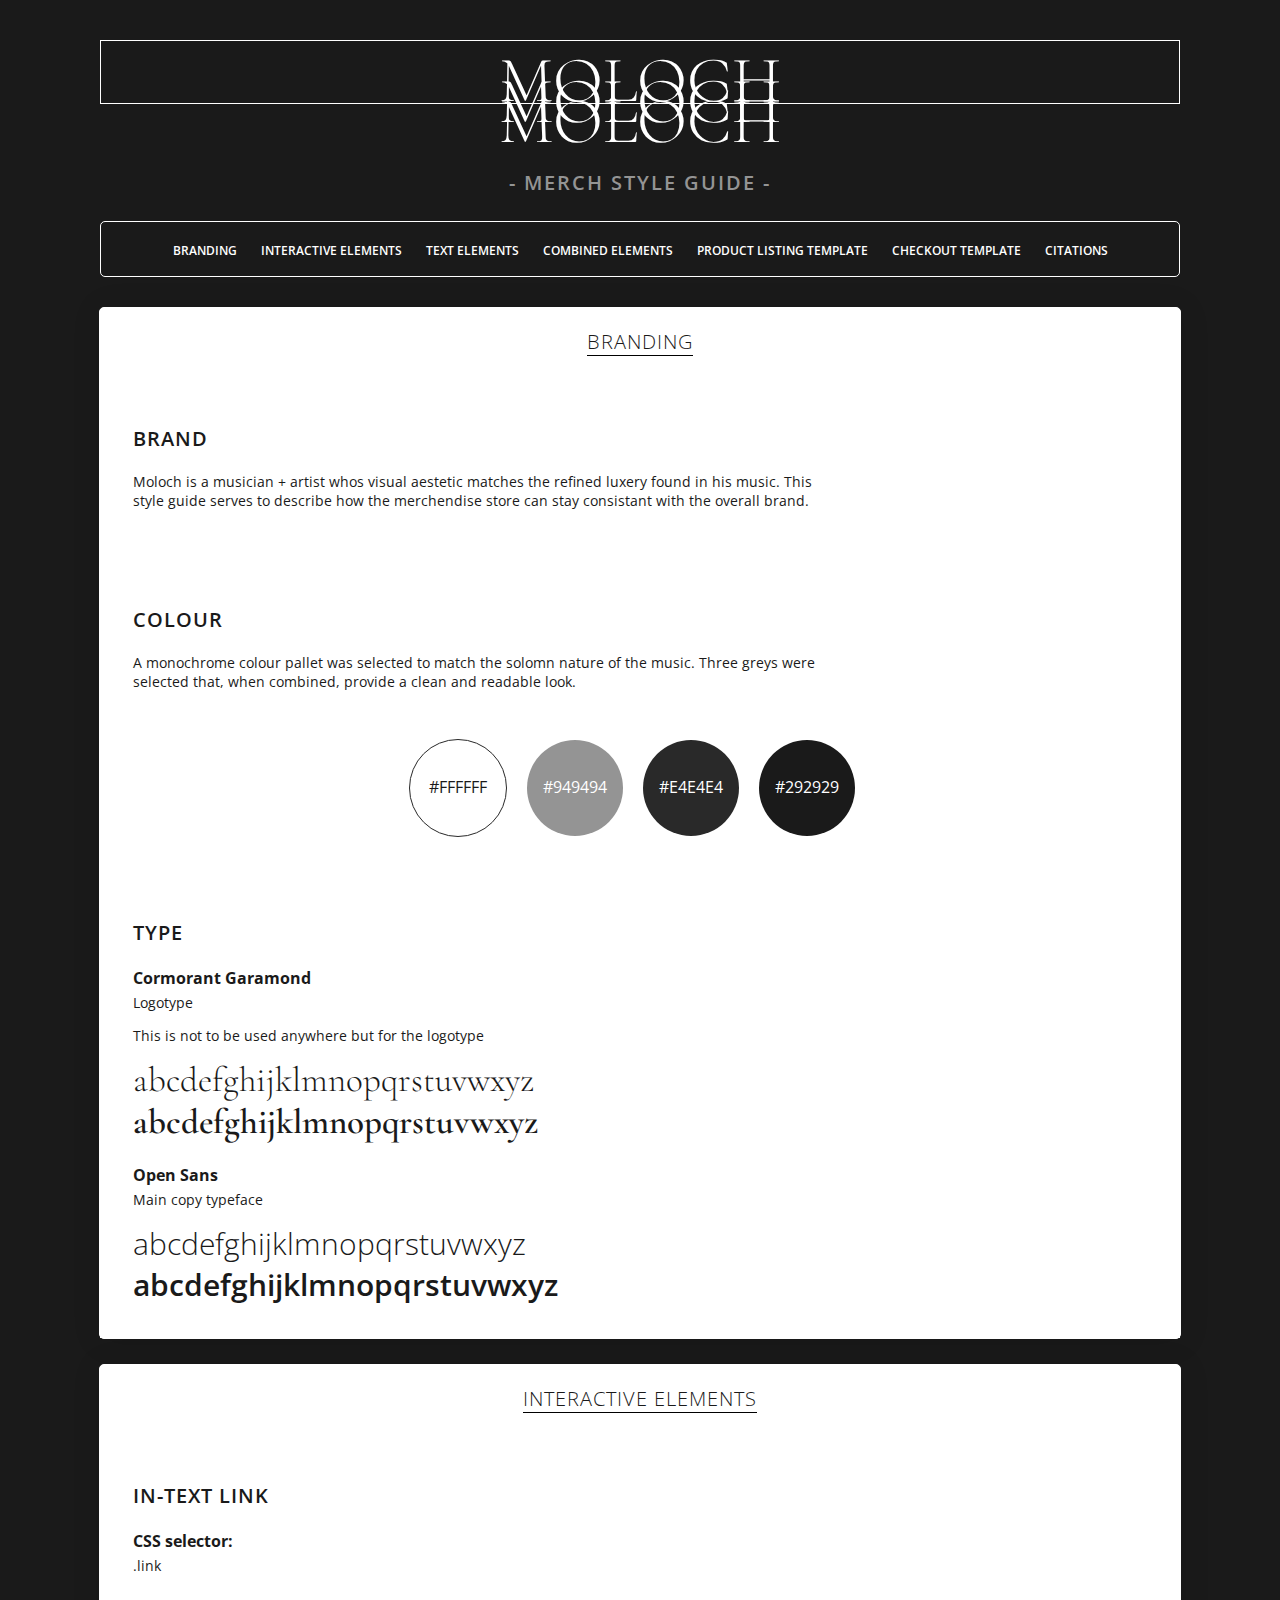
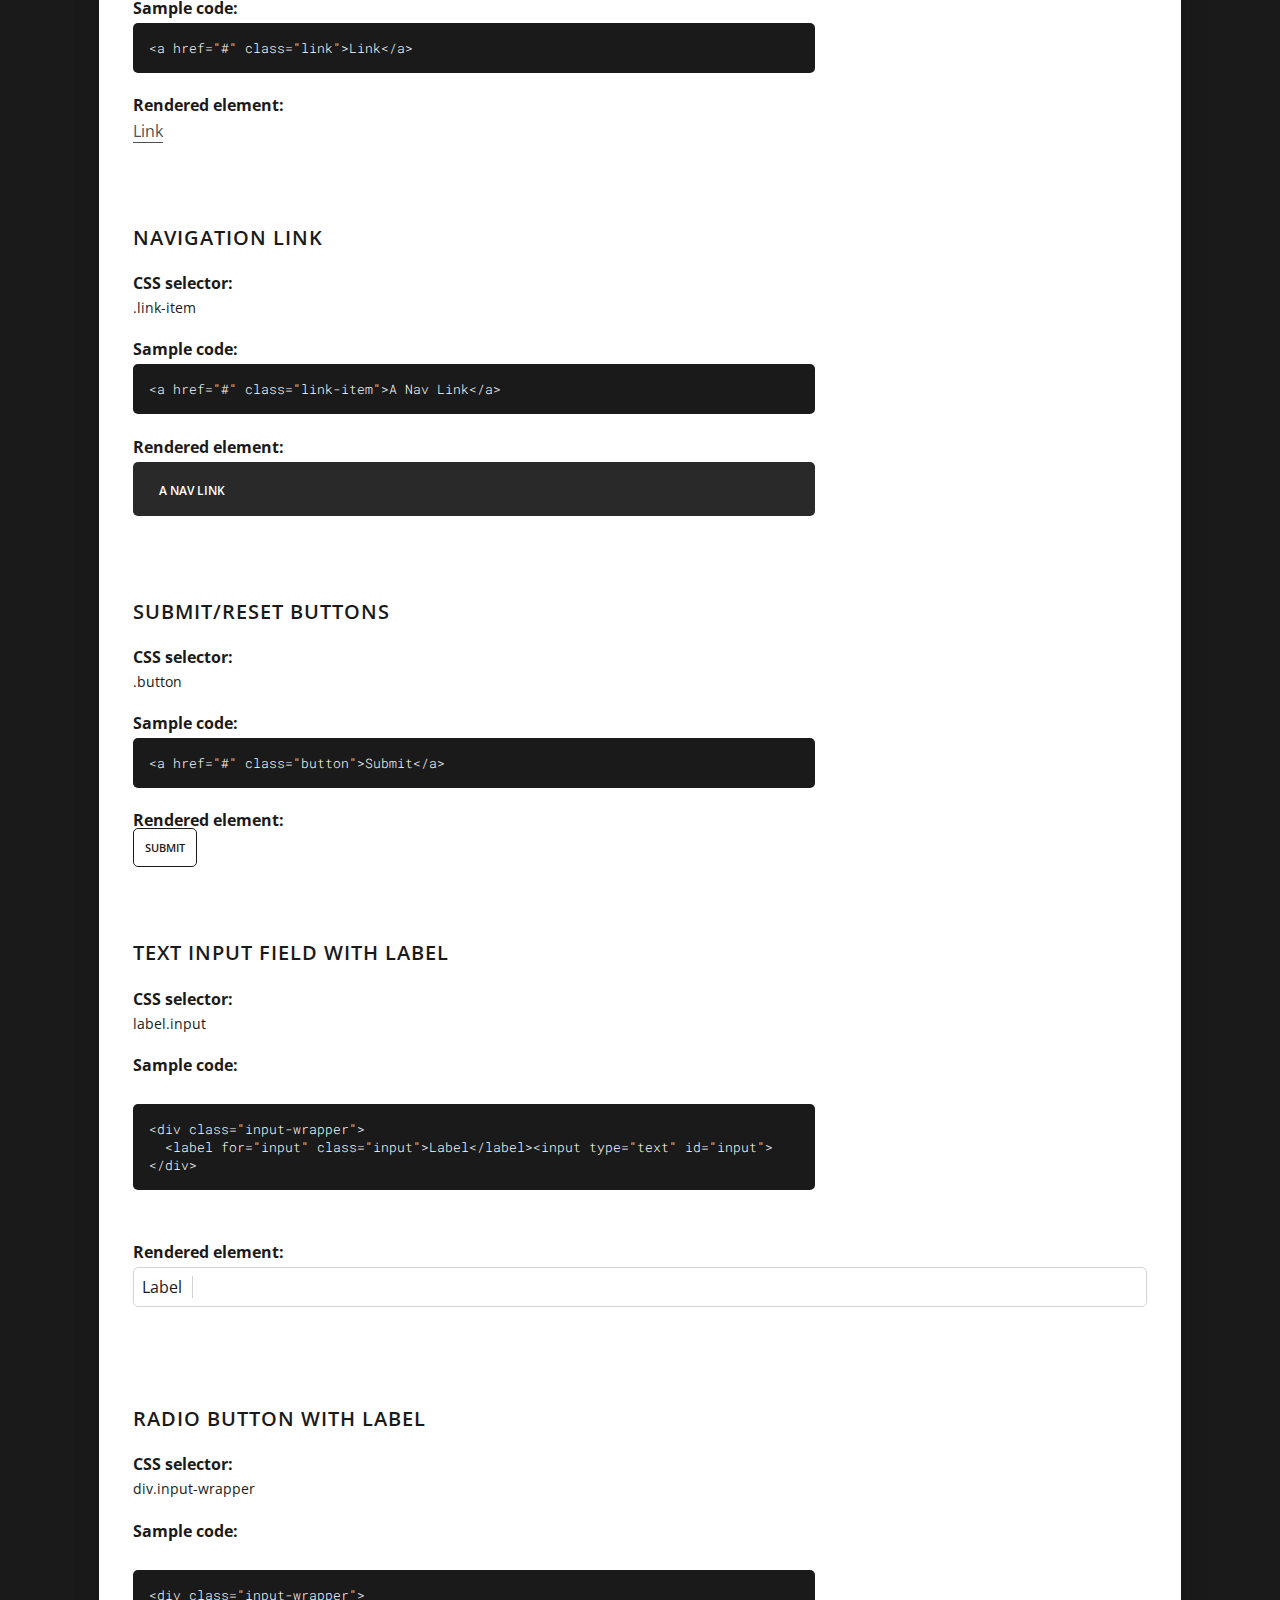
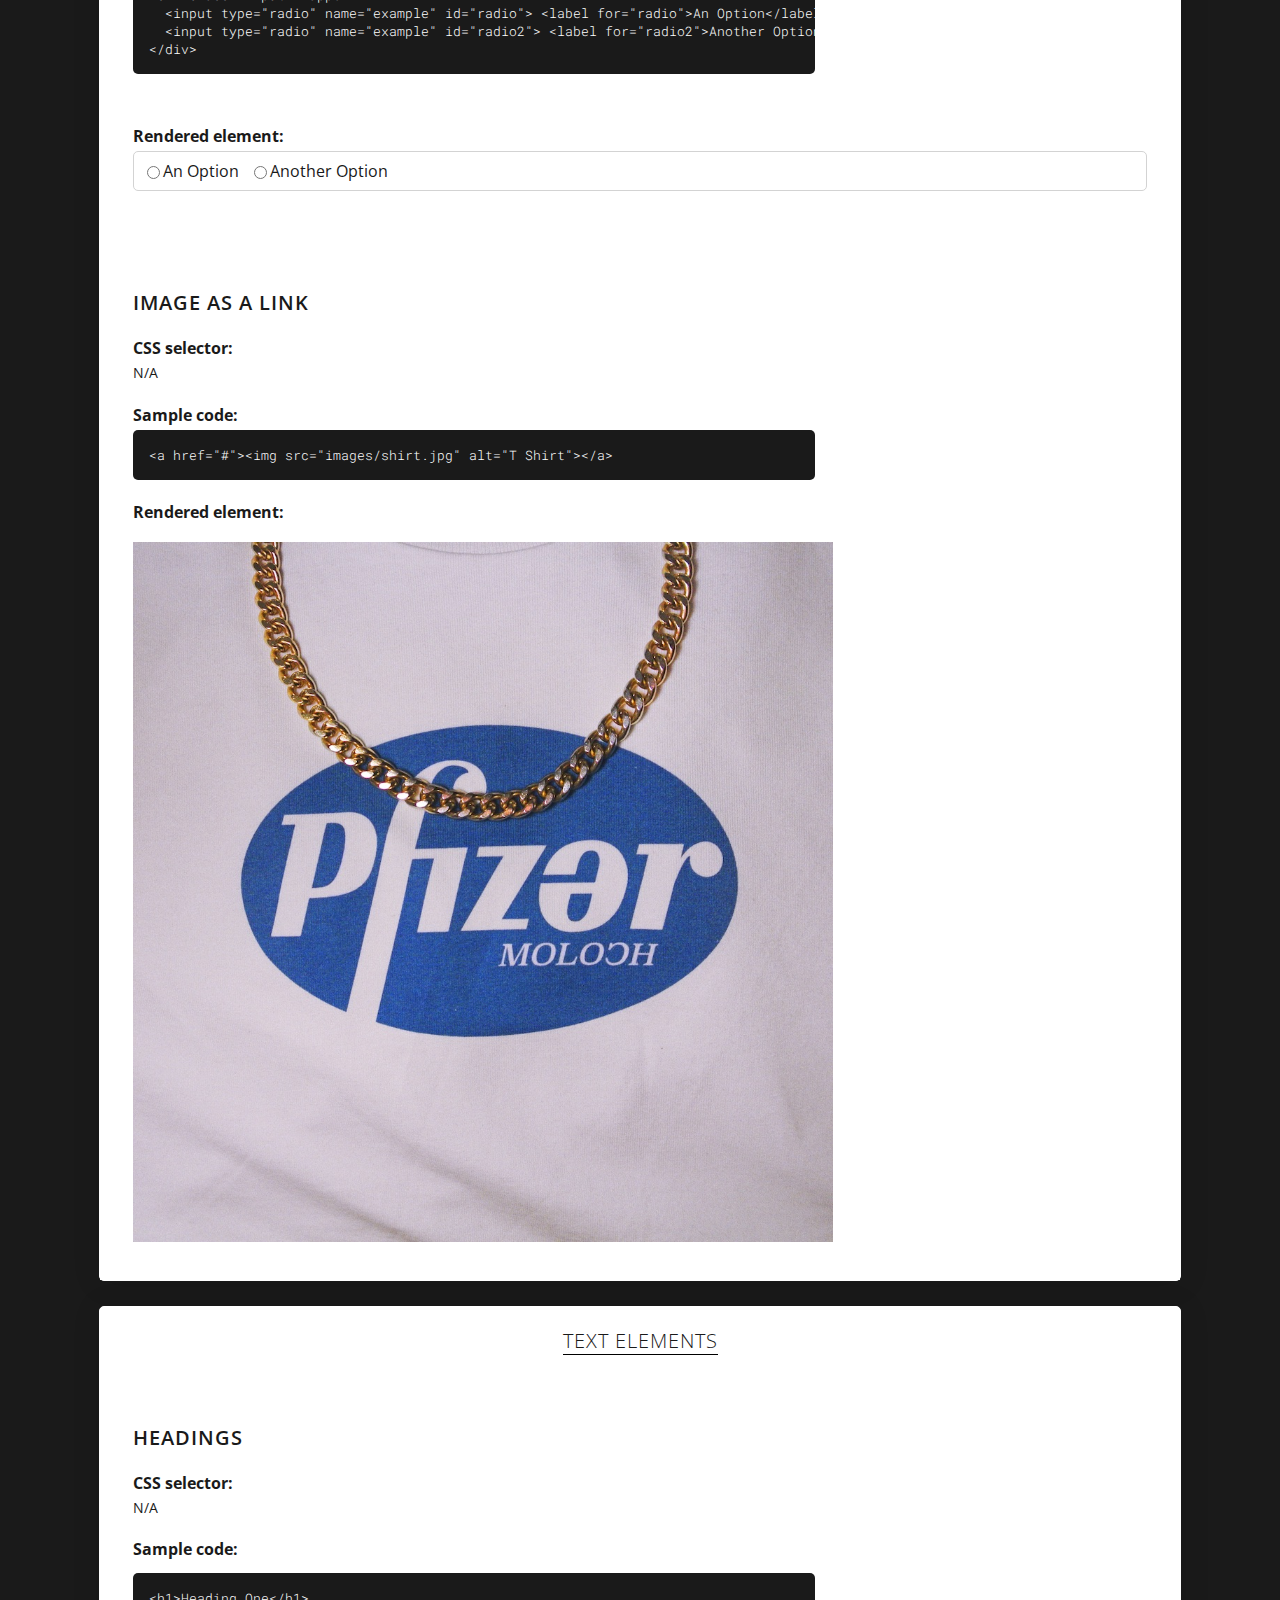
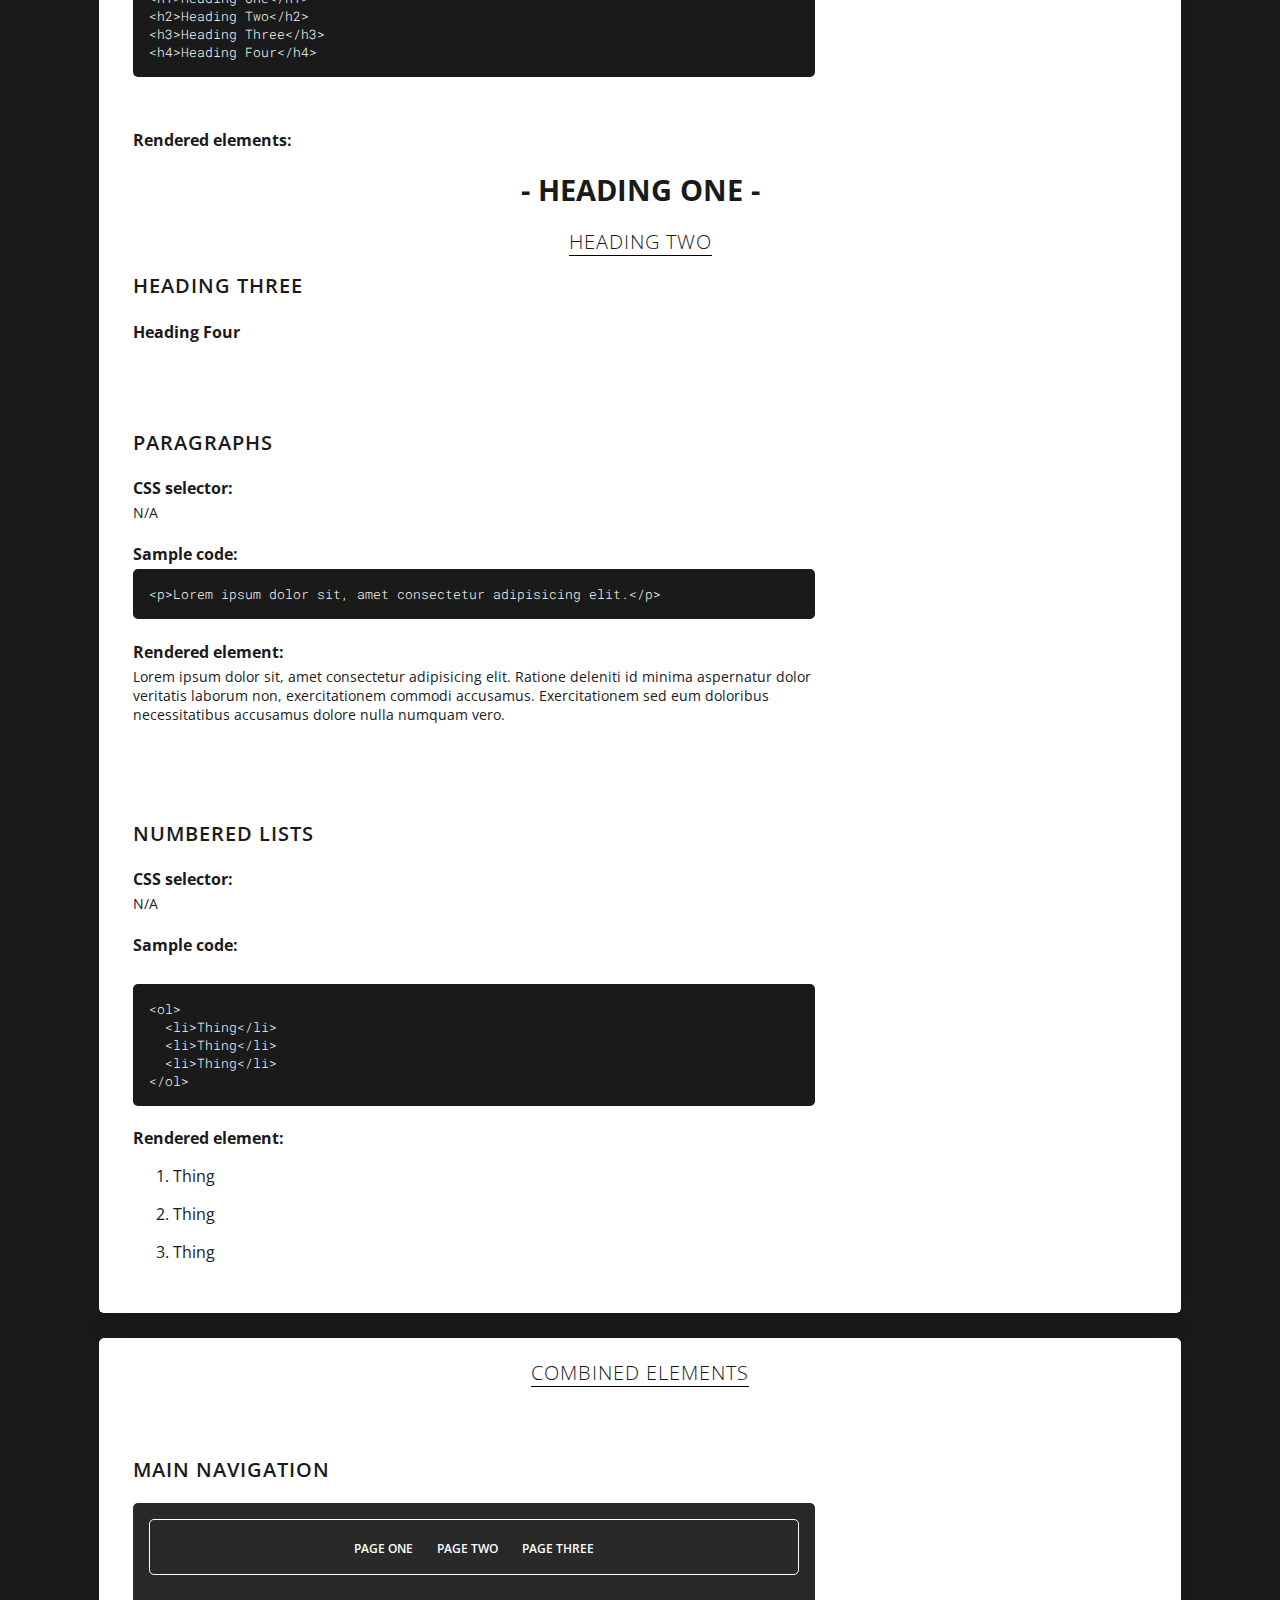
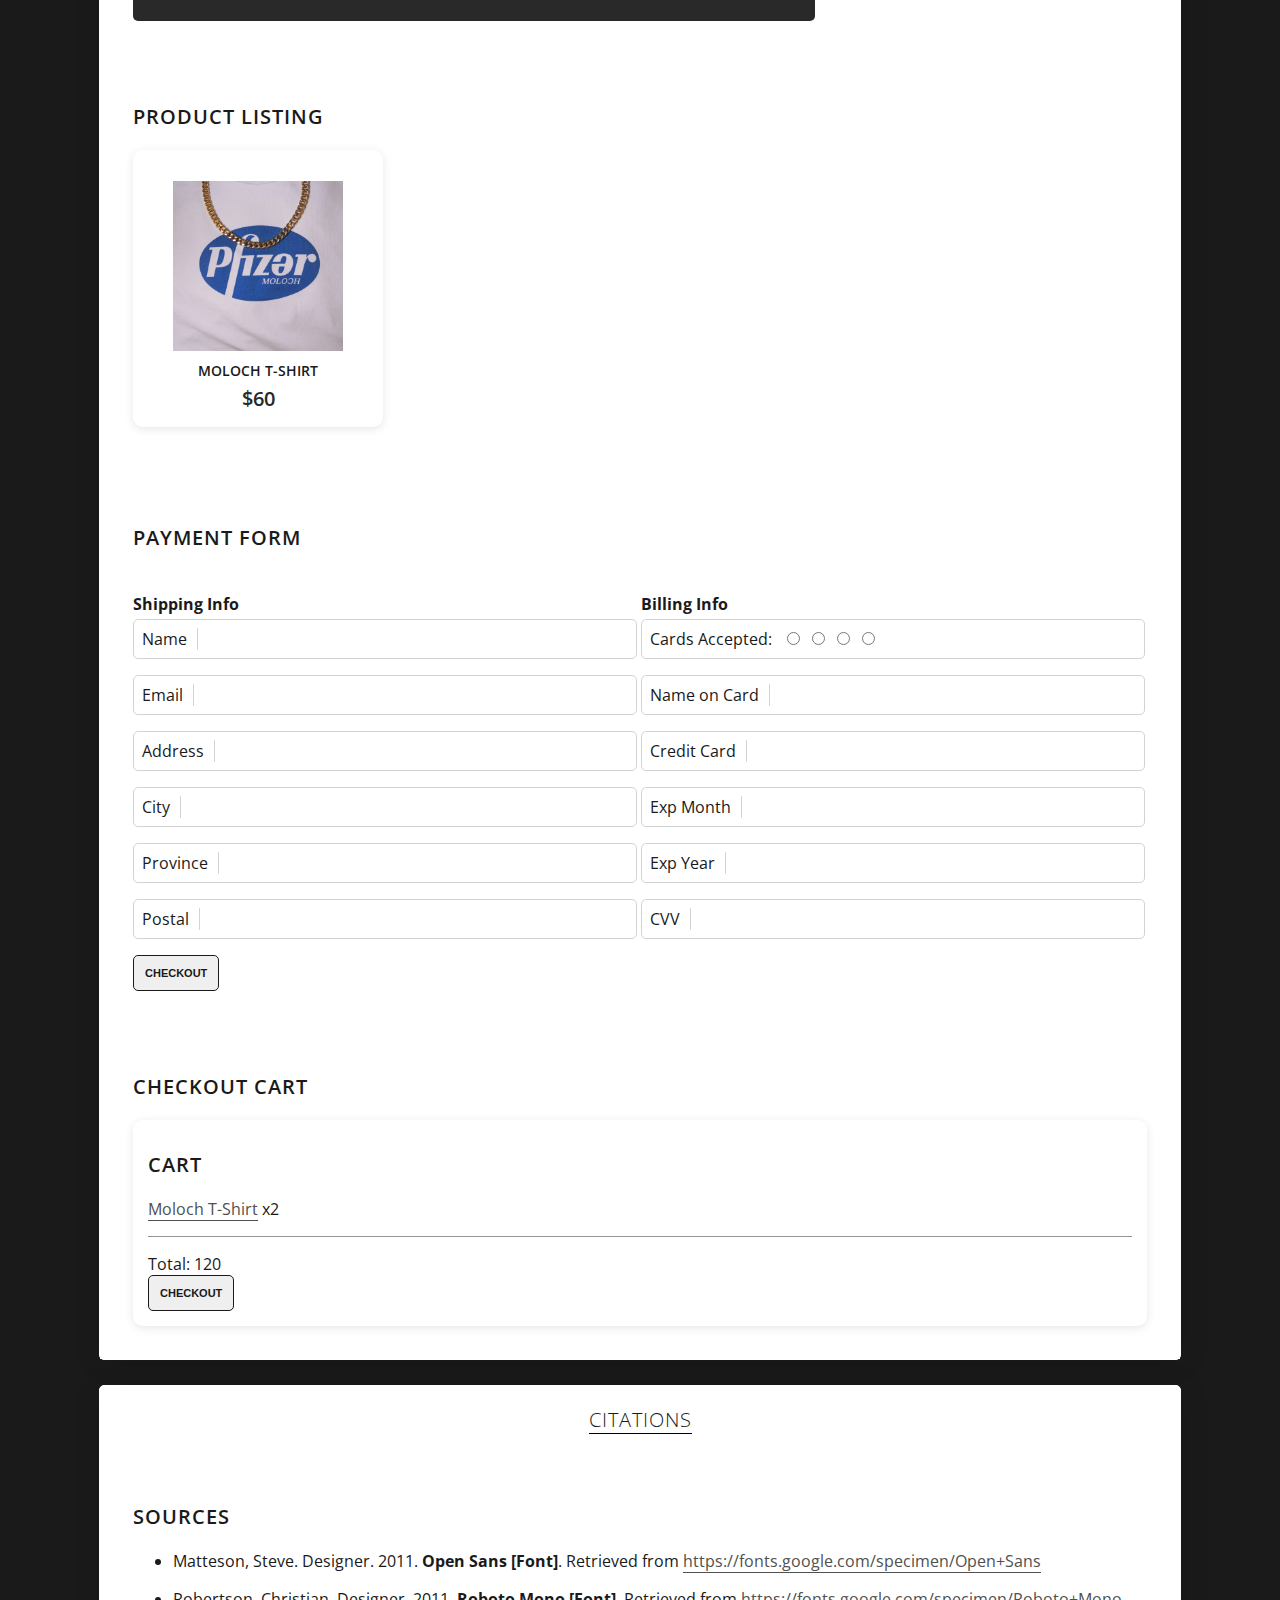
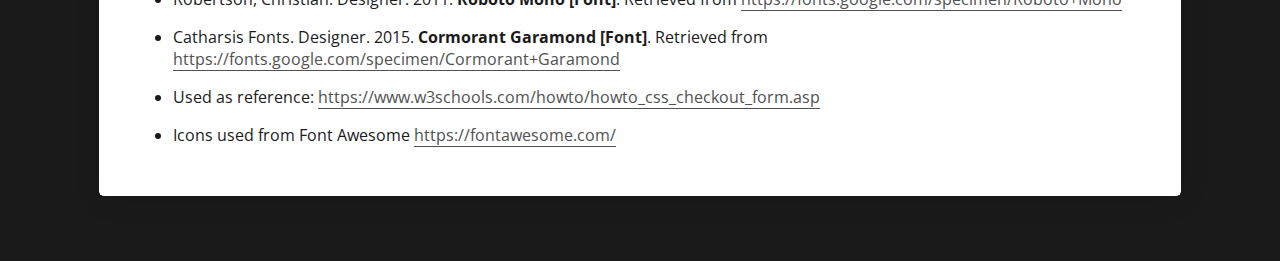
==== index.html @ e31053ee "Initial Commit" ====
<!DOCTYPE html>
<html lang="en">

<head>

  <meta charset="utf-8">
  <title>Moloch Merch</title>

  <link href="https://fonts.googleapis.com/css?family=Cormorant+Garamond:300,400" rel="stylesheet">
  <link href="https://fonts.googleapis.com/css?family=Open+Sans:300,400,600|Roboto+Mono:300" rel="stylesheet">
  <link rel="stylesheet" href="https://use.fontawesome.com/releases/v5.6.3/css/all.css" integrity="sha384-UHRtZLI+pbxtHCWp1t77Bi1L4ZtiqrqD80Kn4Z8NTSRyMA2Fd33n5dQ8lWUE00s/"
    crossorigin="anonymous">
  <link href="css/layout.css" rel="stylesheet">
  <link href="css/main.css" rel="stylesheet">

</head>

<body>

  <header>
    <div class="container">
      <div class="logo-container">
        <div>Moloch</div>
        <div>Moloch</div>
        <div>Moloch</div>
      </div>

      <h1 class="title">Merch Style Guide</h1>

      <!--  <p>Style guide for the Moloch Merch Shop</p> -->

      <nav>
        <a class="link-item" href="#branding">Branding</a>
        <a class="link-item" href="#interactive_elements">Interactive Elements</a>
        <a class="link-item" href="#text_elements">Text Elements</a>
        <a class="link-item" href="#combined_elements">Combined Elements</a>
        <a class="link-item" href="#product_listing">Product Listing Template</a>
        <a class="link-item" href="#checkout">Checkout Template</a>
        <a class="link-item" href="#citations">Citations</a>
      </nav>
    </div>
  </header>

  <section class="container" id="branding">
    <h2>Branding</h2>
    <section>
      <h3>Brand</h3>
      <p>Moloch is a musician + artist whos visual aestetic matches the refined luxery found in his music. This style
        guide serves to describe how the merchendise store can stay consistant with the overall brand.
      </p>
    </section>
    <section>
      <h3>Colour</h3>
      <p>A monochrome colour pallet was selected to match the solomn nature of the music. Three greys were selected
        that, when combined, provide a clean and readable look.</p>
      <div class="colour-wrapper">
        <div class="colour light">#FFFFFF</div>
        <div class="colour medium">#949494</div>
        <div class="colour dark">#E4E4E4</div>
        <div class="colour darker">#292929</div>
      </div>
    </section>
    <section>
      <h3>Type</h3>
      <h4>Cormorant Garamond</h4>
      <p>Logotype</p>
      <p>This is not to be used anywhere but for the logotype</p>
      <div class="type-demo light logo">abcdefghijklmnopqrstuvwxyz</div>
      <div class="type-demo bold logo">abcdefghijklmnopqrstuvwxyz</div>

      <h4>Open Sans</h4>
      <p>Main copy typeface</p>
      <div class="type-demo light">abcdefghijklmnopqrstuvwxyz</div>
      <div class="type-demo bold">abcdefghijklmnopqrstuvwxyz</div>
    </section>

  </section>

  <!-- INTERACTIVE ELEMENTS SECTION // -->
  <section class="container" id="interactive_elements">
    <h2>Interactive Elements</h2>


    <section>
      <h3>In-text link</h3>

      <h4>CSS selector:</h4>
      <p>.link</p>

      <h4>Sample code:</h4>
      <code>&lt;a href="#" class="link"&gt;Link&lt;/a&gt;</code>

      <h4>Rendered element:</h4>
      <a class="link" href="#">Link</a>
    </section>


    <!-- Default Button styling section -->
    <section>

      <h3>Navigation Link</h3>

      <h4>CSS selector:</h4>
      <p>.link-item</p>

      <h4>Sample code:</h4>
      <code>&lt;a href="#" class="link-item"&gt;A Nav Link&lt;/a&gt;</code>

      <h4>Rendered element:</h4>
      <div class="body-style">
        <a class="link-item" href="#">A Nav Link</a>
      </div>

    </section>


    <section>
      <h3>Submit/Reset Buttons</h3>

      <h4>CSS selector:</h4>
      <p>.button</p>

      <h4>Sample code:</h4>
      <code>&lt;a href="#" class="button"&gt;Submit&lt;/a&gt;</code>

      <h4>Rendered element:</h4>
      <a href="#" class="button">Submit</a>
    </section>


    <section>
      <h3>Text Input Field with Label</h3>

      <h4>CSS selector:</h4>
      <p>label.input</p>

      <h4>Sample code:</h4>
      <pre>
        <code>&lt;div class=&quot;input-wrapper&quot;&gt;
  &lt;label for=&quot;input&quot; class=&quot;input&quot;&gt;Label&lt;/label&gt;&lt;input type=&quot;text&quot; id=&quot;input&quot;&gt;
&lt;/div&gt;</code>
      </pre>
      <h4>Rendered element:</h4>
      <div class="input-wrapper">
        <label for="input" class="input">Label</label><input type="text" id="input">
      </div>

    </section>


    <section>
      <h3>Radio Button with Label</h3>

      <h4>CSS selector:</h4>
      <p>div.input-wrapper</p>

      <h4>Sample code:</h4>
      <pre>
        <code>&lt;div class=&quot;input-wrapper&quot;&gt;
  &lt;input type=&quot;radio&quot; name=&quot;example&quot; id=&quot;radio&quot;&gt; &lt;label for=&quot;radio&quot;&gt;An Option&lt;/label&gt;
  &lt;input type=&quot;radio&quot; name=&quot;example&quot; id=&quot;radio2&quot;&gt; &lt;label for=&quot;radio2&quot;&gt;Another Option&lt;/label&gt;
&lt;/div&gt;</code>
      </pre>

      <h4>Rendered element:</h4>
      <div class="input-wrapper">
        <input type="radio" name="example" id="radio"> <label for="radio">An Option</label>
        <input type="radio" name="example" id="radio2"> <label for="radio2">Another Option</label>
      </div>
    </section>


    <section>
      <h3>Image as a Link</h3>

      <h4>CSS selector:</h4>
      <p>N/A</p>

      <h4>Sample code:</h4>
      <code>&lt;a href=&quot;#&quot;&gt;&lt;img src=&quot;images/shirt.jpg&quot; alt=&quot;T Shirt&quot;&gt;&lt;/a&gt;</code>

      <h4>Rendered element:</h4>
      <a href="#"><img src="images/shirt.jpg" alt="T Shirt"></a>
    </section>


  </section>
  <!-- // INTERACTIVE ELEMENTS SECTION -->



  <!-- TEXT ELEMENTS SECTION // -->
  <section class="container" id="text_elements">
    <h2>Text Elements</h2>

    <section>
      <h3>Headings</h3>

      <h4>CSS selector:</h4>
      <p>N/A</p>

      <h4>Sample code:</h4>
      <pre>
<code>&lt;h1&gt;Heading One&lt;/h1&gt;
&lt;h2&gt;Heading Two&lt;/h2&gt;
&lt;h3&gt;Heading Three&lt;/h3&gt;
&lt;h4&gt;Heading Four&lt;/h4&gt;</code>
        </pre>

      <h4>Rendered elements:</h4>

      <h1>Heading One</h1>
      <h2>Heading Two</h2>
      <h3>Heading Three</h3>
      <h4>Heading Four</h4>
    </section>

    <section>
      <h3>Paragraphs</h3>

      <h4>CSS selector:</h4>
      <p>N/A</p>

      <h4>Sample code:</h4>
      <code>&lt;p&gt;Lorem ipsum dolor sit, amet consectetur adipisicing elit.&lt;/p&gt;</code>

      <h4>Rendered element:</h4>
      <p>Lorem ipsum dolor sit, amet consectetur adipisicing elit. Ratione deleniti id minima aspernatur dolor
        veritatis laborum non, exercitationem commodi accusamus. Exercitationem sed eum doloribus necessitatibus
        accusamus dolore nulla numquam vero.</p>
    </section>

    <section>
      <h3>Numbered Lists</h3>

      <h4>CSS selector:</h4>
      <p>N/A</p>

      <h4>Sample code:</h4>
      <pre> <code>&lt;ol&gt;
  &lt;li&gt;Thing&lt;/li&gt;
  &lt;li&gt;Thing&lt;/li&gt;
  &lt;li&gt;Thing&lt;/li&gt;
&lt;/ol&gt;</code></pre>

      <h4>Rendered element:</h4>
      <ol>
        <li>Thing</li>
        <li>Thing</li>
        <li>Thing</li>
      </ol>
    </section>

  </section>
  <!-- // TEXT ELEMENTS SECTION -->



  <!-- COMBINED ELEMENTS SECTION // -->
  <section class="container" id="combined_elements">
    <h2>Combined Elements</h2>

    <section>
      <h3>Main Navigation</h3>
      <div class="body-style">
        <nav>
          <a class="link-item" href="#">Page One</a>
          <a class="link-item" href="#">Page Two</a>
          <a class="link-item" href="#">Page Three</a>
        </nav>
      </div>
    </section>

    <section id="product_listing">
      <h3>Product Listing</h3>
      <div class="product">
        <figure>
          <img src="images/shirt.jpg" alt="">
          <figcaption>Moloch T-Shirt</figcaption>
        </figure>
        <div class="price">$60</div>
        <div class="buy"></div>
      </div>
    </section>

    <section id="checkout">
      <h3>Payment Form</h3>
      <form action="#">
        <div class="col-6">
          <h4>Shipping Info</h4>
          <div class="input-wrapper">
            <label for="name">Name</label><input type="text" id="name">
          </div>
          <div class="input-wrapper">
            <label for="email">Email</label><input type="text" id="email">
          </div>
          <div class="input-wrapper">
            <label for="address">Address</label><input type="text" id="address">
          </div>
          <div class="input-wrapper">
            <label for="city">City</label><input type="text" id="city">
          </div>
          <div class="input-wrapper">
            <label for="province">Province</label><input type="text" id="province">
          </div>
          <div class="input-wrapper">
            <label for="postal">Postal</label><input type="text" id="postal">
          </div>
        </div>
        <div class="col-6">
          <h4>Billing Info</h4>
          <div class="input-wrapper">
            <label>Cards Accepted: </label>
            <div class="cards">
              <i class="fab fa-cc-visa"></i><input type="radio" name="cardtype" id="visa">
              <i class="fab fa-cc-amex"></i><input type="radio" name="cardtype" id="amex">
              <i class="fab fa-cc-mastercard"></i><input type="radio" name="cardtype" id="mastercard">
              <i class="fab fa-cc-discover"></i><input type="radio" name="cardtype" id="discover">
            </div>
          </div>
          <div class="input-wrapper">
            <label for="cname">Name on Card</label><input type="text" id="cname">
          </div>
          <div class="input-wrapper">
            <label for="cc">Credit Card</label><input type="text" id="cc">
          </div>
          <div class="input-wrapper">
            <label for="emonth">Exp Month</label><input type="text" id="emonth">
          </div>
          <div class="input-wrapper">
            <label for="emonth">Exp Year</label><input type="text" id="eyear">
          </div>
          <div class="input-wrapper">
            <label for="cvv">CVV</label><input type="text" id="cvv">
          </div>
        </div>
        <button>Checkout</button>
      </form>
    </section>

    <section>
      <h3>Checkout Cart</h3>

      <div class="checkout-cart">
        <h3><i class="fa fa-shopping-cart"></i> Cart</h3>
        <div class="items">
          <i class="fas fa-tshirt"></i>
          <a class="link" href="#">Moloch T-Shirt</a>
          <div class="info"> x2</div>
        </div>
        <div>Total: 120</div>
        <button>Checkout</button>
      </div>
    </section>

  </section>

  <section class="container" id="citations">
    <h2>Citations</h2>
    <section>
      <h3>Sources</h3>
      <ul>
        <li>Matteson, Steve. Designer. 2011. <strong>Open Sans [Font]</strong>. Retrieved from <a class="link" href="https://fonts.google.com/specimen/Open+Sans">https://fonts.google.com/specimen/Open+Sans</a></li>
        <li>Robertson, Christian. Designer. 2011. <strong>Roboto Mono [Font]</strong>. Retrieved from <a class="link"
            href="https://fonts.google.com/specimen/Roboto+Mono">https://fonts.google.com/specimen/Roboto+Mono</a></li>
        <li>Catharsis Fonts. Designer. 2015. <strong>Cormorant Garamond [Font]</strong>. Retrieved from <a class="link"
            href="https://fonts.google.com/specimen/Cormorant+Garamond">https://fonts.google.com/specimen/Cormorant+Garamond</a></li>
        <li>Used as reference: <a class="link" href="https://www.w3schools.com/howto/howto_css_checkout_form.asp">https://www.w3schools.com/howto/howto_css_checkout_form.asp</a></li>
        <li>Icons used from Font Awesome <a href="https://fontawesome.com/" class="link">https://fontawesome.com/</a></li>
      </ul>
    </section>

  </section>

</body>

</html>
---- css/layout.css ----
/*
  LAYOUT STYLES 
  General layout styles 
*/

/* 
    Phone: 500px
    Table: 800px
    Desktop: 1000px
*/


.container {
    max-width: 100%;
    margin-left: auto;
    margin-right: auto;
}

.col-6 {
    width: 100%;
    display: inline-block;
}

@media only screen and (min-width: 500px) {
    .container {
        max-width: 500px;
    }
}

@media only screen and (min-width: 800px) {
    .container {
        max-width: 700px;
    }

}

@media only screen and (min-width: 1200px) {
    .container {
        max-width: 1080px;
    }
    .col-6 {
        width: 49.7%;
    }
}
---- css/main.css ----
/*
  STYLE GUIDE STYLING 
  Moloch Merch styling for the style guide 
*/

/* CSS Variables */
:root {
    --colour-light: #ffffff;
    --colour-medium: #949494;
    --colour-dark: #292929;
    --colour-darker: #1a1a1a;
}

/* Base Styles */
body {
    font-family: 'Open Sans', sans-serif;
    padding: 2rem;
    background-color: var(--colour-darker);
    color: var(--colour-darker);
}

.body-style {
    border-radius: 5px;
    max-width: 650px;
    background-color: var(--colour-dark);
    color: var(--colour-darker);
    padding: 1em;
}

section {
    margin-bottom: 25px;
    background-color: var(--colour-light);
    border: solid 1px var(--colour-light);
    border-radius: 5px;
}

body > section {
    box-shadow: 1px 2px 30px 0px rgba(0, 0, 0, 0.1);
}

body > section > h2 {
    color: var(--colour-darker);
    font-size: 20px;
    font-weight: 300;
    text-transform: uppercase;
    letter-spacing: 1px;
    text-align: center;
    display: block;
    border-bottom: solid 1px black;
    width: fit-content;
    margin: 1em auto;
}

section section {
    margin-bottom: 0px;
    background-color: var(--colour-light);
    border-radius: 0px;
    padding: 2em;
}

h1 {
    font-size: 24px;
    text-transform: uppercase;
    text-align: center;
}

h1::before {
    content: "- ";
}

h1::after {
    content: " -";
}

h2 {
    font-size: 20px;
    font-weight: 300;
    text-transform: uppercase;
    letter-spacing: 1px;
    border-bottom: solid 1px black;
    width: max-content;
    margin: 0 auto;
    text-align: center;
}

h3 {
    font-weight: 600;
    text-transform: uppercase;
    font-size: 20px;
    margin-top: 1rem;
    letter-spacing: 1px;
}

h4 {
    margin-bottom: 0.25rem;
}

p {
    margin-top: 0;
    max-width: 50em;
    font-size: 12px;
}

li {
    margin-bottom: 1em;
}

@media only screen and (min-width: 500px) {
    h1 {
        font-size: 29px;
    }

    h2 {
        /* margin-top: 6rem; */
    }

    h3 {
        font-weight: 600;
        text-transform: uppercase;
        font-size: 20px;
        margin-top: 1rem;
        letter-spacing: 1px;
    }

    h4 {
        margin-bottom: 0.25rem;
    }

    p {
        font-size: 14px;
    }
}

code {
    font-family: 'Roboto Mono', monospace;
    font-size: 13px;
    background-color: var(--colour-darker);
    font-weight: 300;
    padding: 1rem;
    display: block;
    border-radius: 5px;
    color: var(--colour-light);
    word-wrap: break-word;
    max-width: 50em;
}

/* 
  INTERACTIVE ELEMENTS -------------------
*/

/* Styling for the navigation button */

nav {
    padding: 1em 0;
    text-align: center;
    border-radius: 5px;
    border: 1px solid var(--colour-light);
    margin-bottom: 30px;
}

a.link-item {
    margin: 0 10px 0px 10px;
    color: var(--colour-light);
    padding: 1em 0;
    font-size: 12px;
    font-weight: 600;
    text-decoration: none;
    text-transform: uppercase;
    transition: all 200ms linear;
    white-space: nowrap;
}

a.link-item:hover, a.link-item:focus {
    border-bottom: 1px var(--colour-light) solid;
    padding-bottom: 0.25em;
}

/* Button */

.button, button {
    font-size: 11px;
    text-transform: uppercase;
    border-radius: 5px;
    text-decoration: none;
    color: var(--colour-darker);
    border: solid 1px var(--colour-darker);
    padding: 1em;
    cursor: pointer;
    font-weight: 600;
}

.button:hover, button:hover {
    background-color: var(--colour-darker);
    color: var(--colour-light);
}

.button:active, .button:focus, button:active, button:focus {
    outline: none;
}

/* 
  TEXT ELEMENTS -------------------
*/

a.link {
    color: #505050;
    text-decoration: none;
    transition: all 200ms ease-in;
    border-bottom: solid 1px #505050;
}

a.link:hover, a.link:focus {
    padding-bottom: 5px;
}

/* 
  COMBINED ELEMENTS -------------------
*/

a img {
    transition: all 300ms;
    margin-top: 15px;
    width: 100%;
    max-width: 700px;
}

a img:hover {
    transform: translateY(-15px);
    box-shadow: 0px 10px 15px 0px rgba(0, 0, 0, 0.2);
}

/* Input Classes */

.input-wrapper {
    border: lightgrey solid 1px;
    border-radius: 5px;
    display: flex;
    padding: 0.5em;
    margin-bottom: 1em;
}

.input-wrapper label {
    display: inline-block;
    flex-grow: 0;
    text-align: center;
    margin-right: 10px;
}

input {
    border: none;
    border-left: lightgrey solid 1px;
    font-size: 15px;
    flex-grow: 1;
    padding-left: 1em;
}

input:focus {
    background: var(--colour-light);
    outline: none;
    text-decoration: underline;
}

input:hover {
    background: var(--colour-light);
}

input[type=radio] {
    flex-grow: 0;
}

.product {
    max-width: 250px;
    padding: 15px 0;
    box-shadow: 0px 2px 10px 0px rgba(0, 0, 0, 0.1);
    border-radius: 10px;
}

.product img {
    width: 100%;
}

.product figcaption {
    text-align: center;
    text-transform: uppercase;
    font-size: 14px;
    font-weight: 600;
    margin-top: 5px;
}

.product figure {
    margin-bottom: 5px;
}

.product .price {
    text-align: center;
    color: var(--colour-dark);
    font-weight: 600;
    font-size: 20px;
}

.checkout-cart {
    box-shadow: 0px 2px 10px 0px rgba(0, 0, 0, 0.1);
    padding: 15px;
    border-radius: 10px;
}

.checkout-cart .items {
  border-bottom: 1px solid var(--colour-medium);
  padding-bottom: 1em;
  margin-bottom: 1em;
}

.checkout-cart h2, .checkout-cart .info {
    display: inline-block;
}

#checkout {
    margin-top: 15px;
}

/* Colors */

.colour-wrapper {
    margin-top: 3em;
    text-align: center;
}

.colour {
    display: inline-block;
    height: 3.75em;
    width: 6em;
    border-radius: 50%;
    margin-right: 1em;
    text-align: center;
    padding-top: 2.25em;
}

.colour.light {
    background-color: var(--colour-light);
    border: 1px solid var(--colour-dark);
}

.colour.medium {
  background-color: var(--colour-medium);
  color: var(--colour-light);
}

.colour.dark {
    background-color: var(--colour-dark);
    color: var(--colour-light);
}

.colour.darker {
    background-color: var(--colour-darker);
    color: var(--colour-light);
}

/* 
  CUSTOM PAGE ELEMENTS -------------------
*/

.cards {
    display: inline-block;
}

.logo-container {
    text-align: center;
    font-size: 40px;
    margin-bottom: 1em;
    color: rgb(255, 255, 255);
    border: var(--colour-light) solid 1px;
}

@media only screen and (min-width: 500px) {
    .logo-container {
        font-size: 65px;
    }
}

.logo-container > div {
    font-family: 'Cormorant Garamond', serif;
    font-weight: 300;
    text-transform: uppercase;
    margin-bottom: -0.9em;
}

.title {
    color: var(--colour-medium);
    text-transform: uppercase;
    font-weight: 600;
    font-size: 15px;
    letter-spacing: 2px;
    text-align: center;
    margin-bottom: 25px;
}

.type-demo {
    font-size: 20px;
    word-wrap: break-word;
}

.type-demo.logo {
    font-family: 'Cormorant Garamond', serif;
    font-size: 25px;
    word-wrap: break-word;
}

.type-demo.light {
    font-weight: 300;
}

.type-demo.bold {
    font-weight: 600;
}

#citations a {
    word-wrap: break-word;
}

/* Credit Card Colours */
.fa-cc-visa {
    color: navy;
}

.fa-cc-amex {
    color: blue;
}

.fa-cc-mastercard {
    color: red;
}

.fa-cc-discover {
    color: orange;
}

@media only screen and (min-width: 500px) {
    .title {
        font-size: 20px;
    }
}

@media only screen and (min-width: 800px) {
    .type-demo {
        font-size: 30px;
    }

    .type-demo.logo {
        font-family: 'Cormorant Garamond', serif;
        font-size: 35px;
    }
}
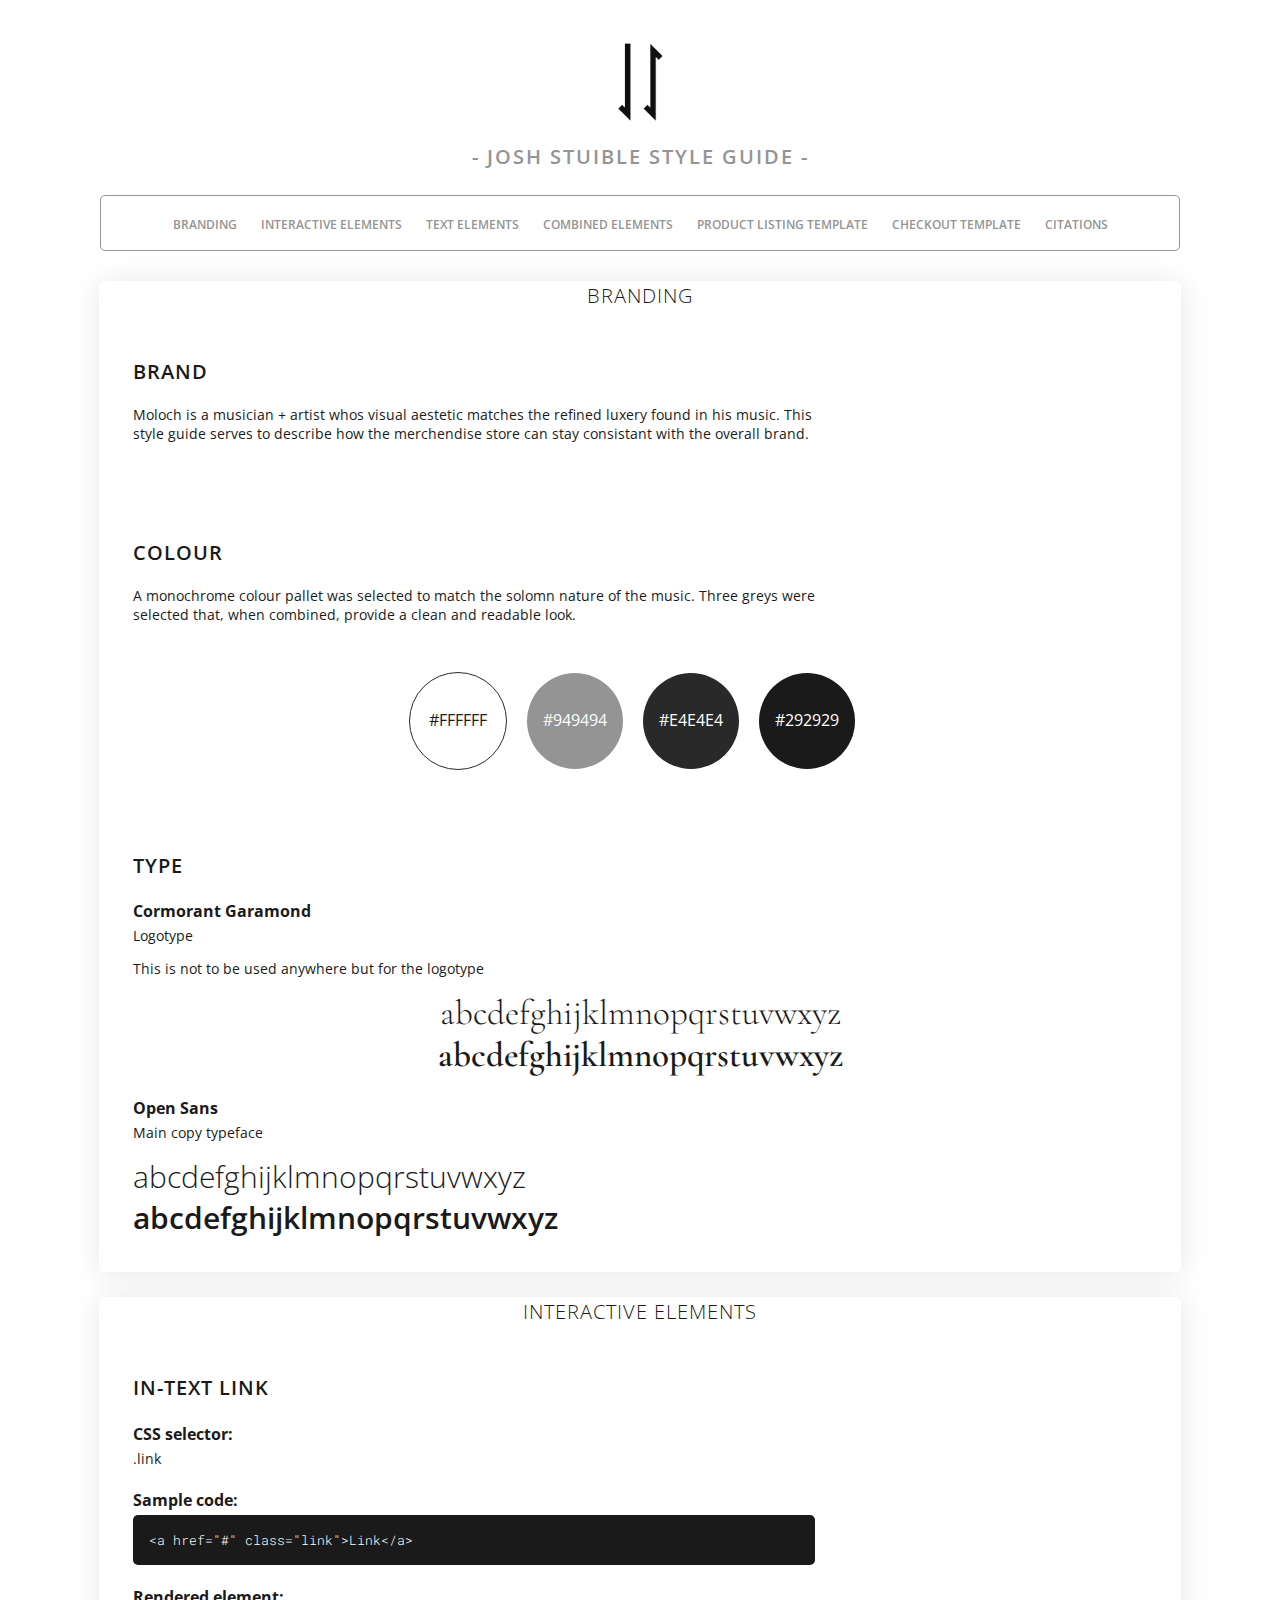
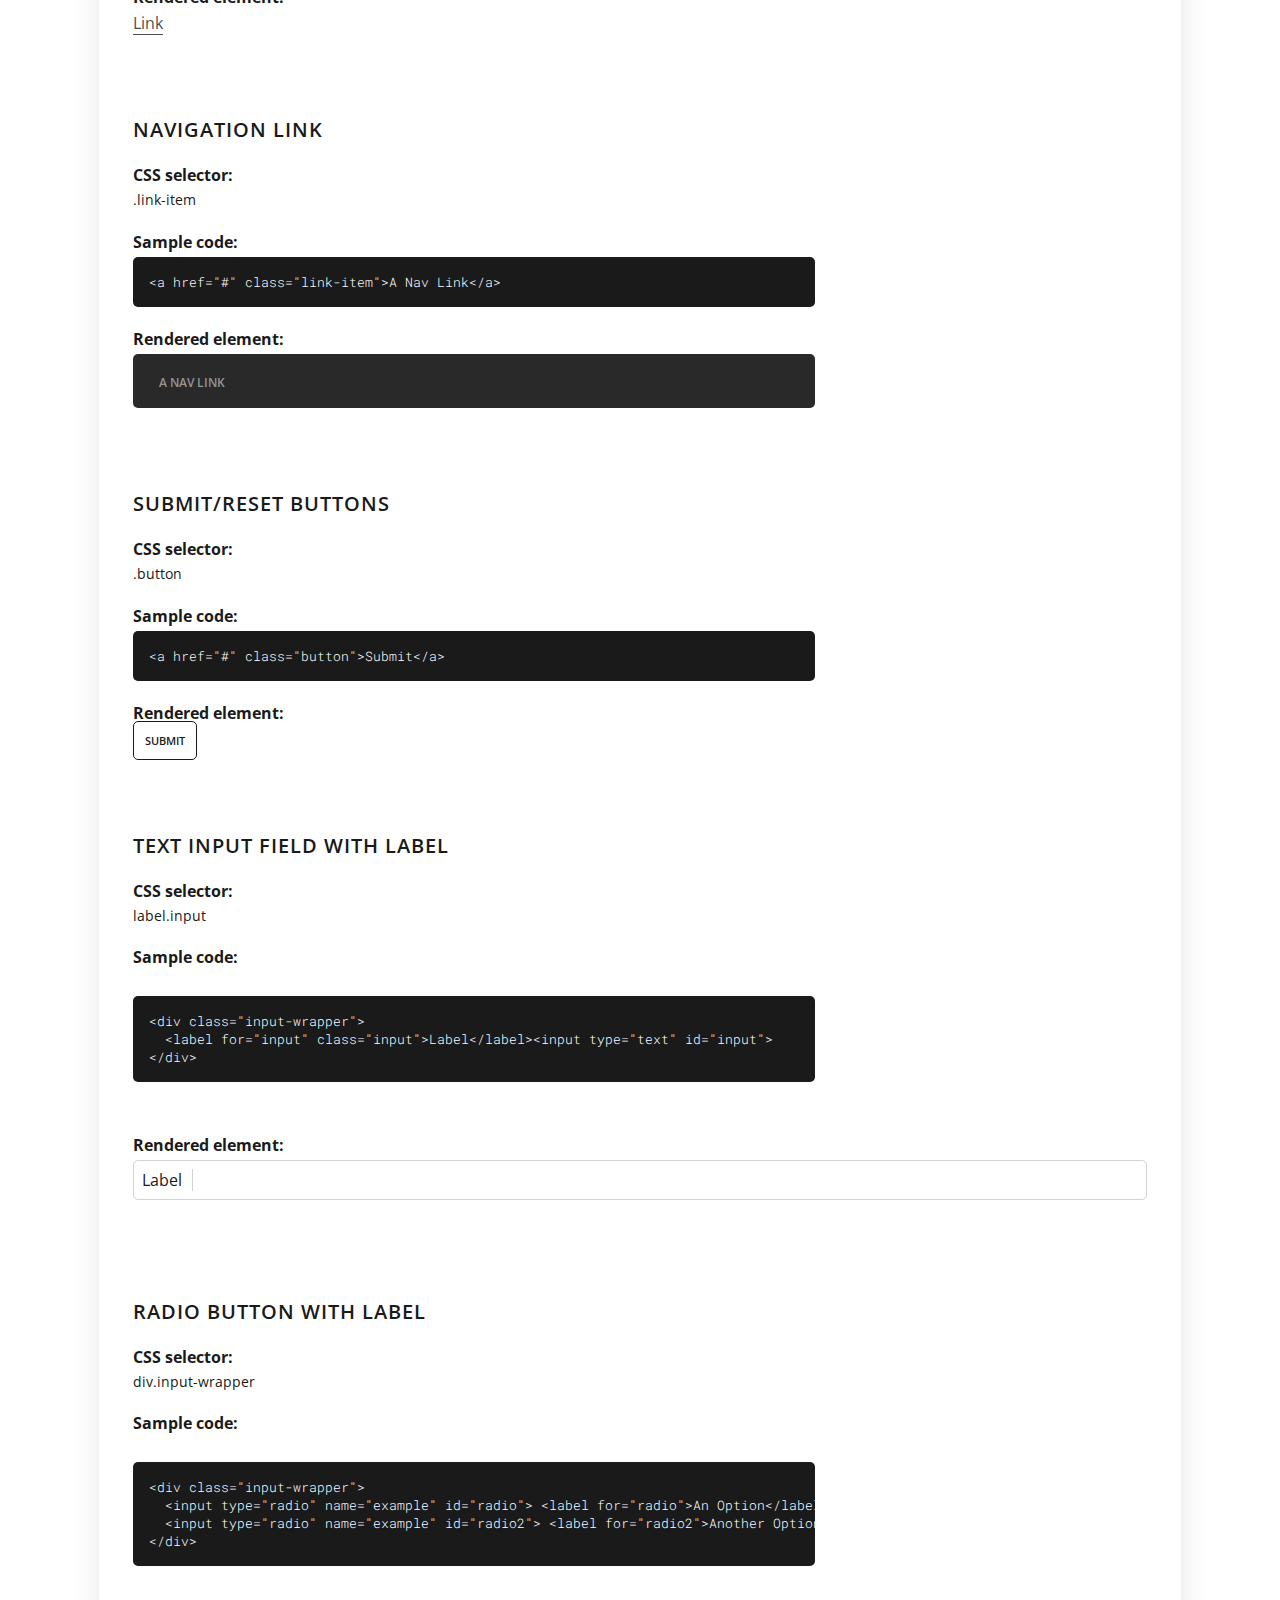
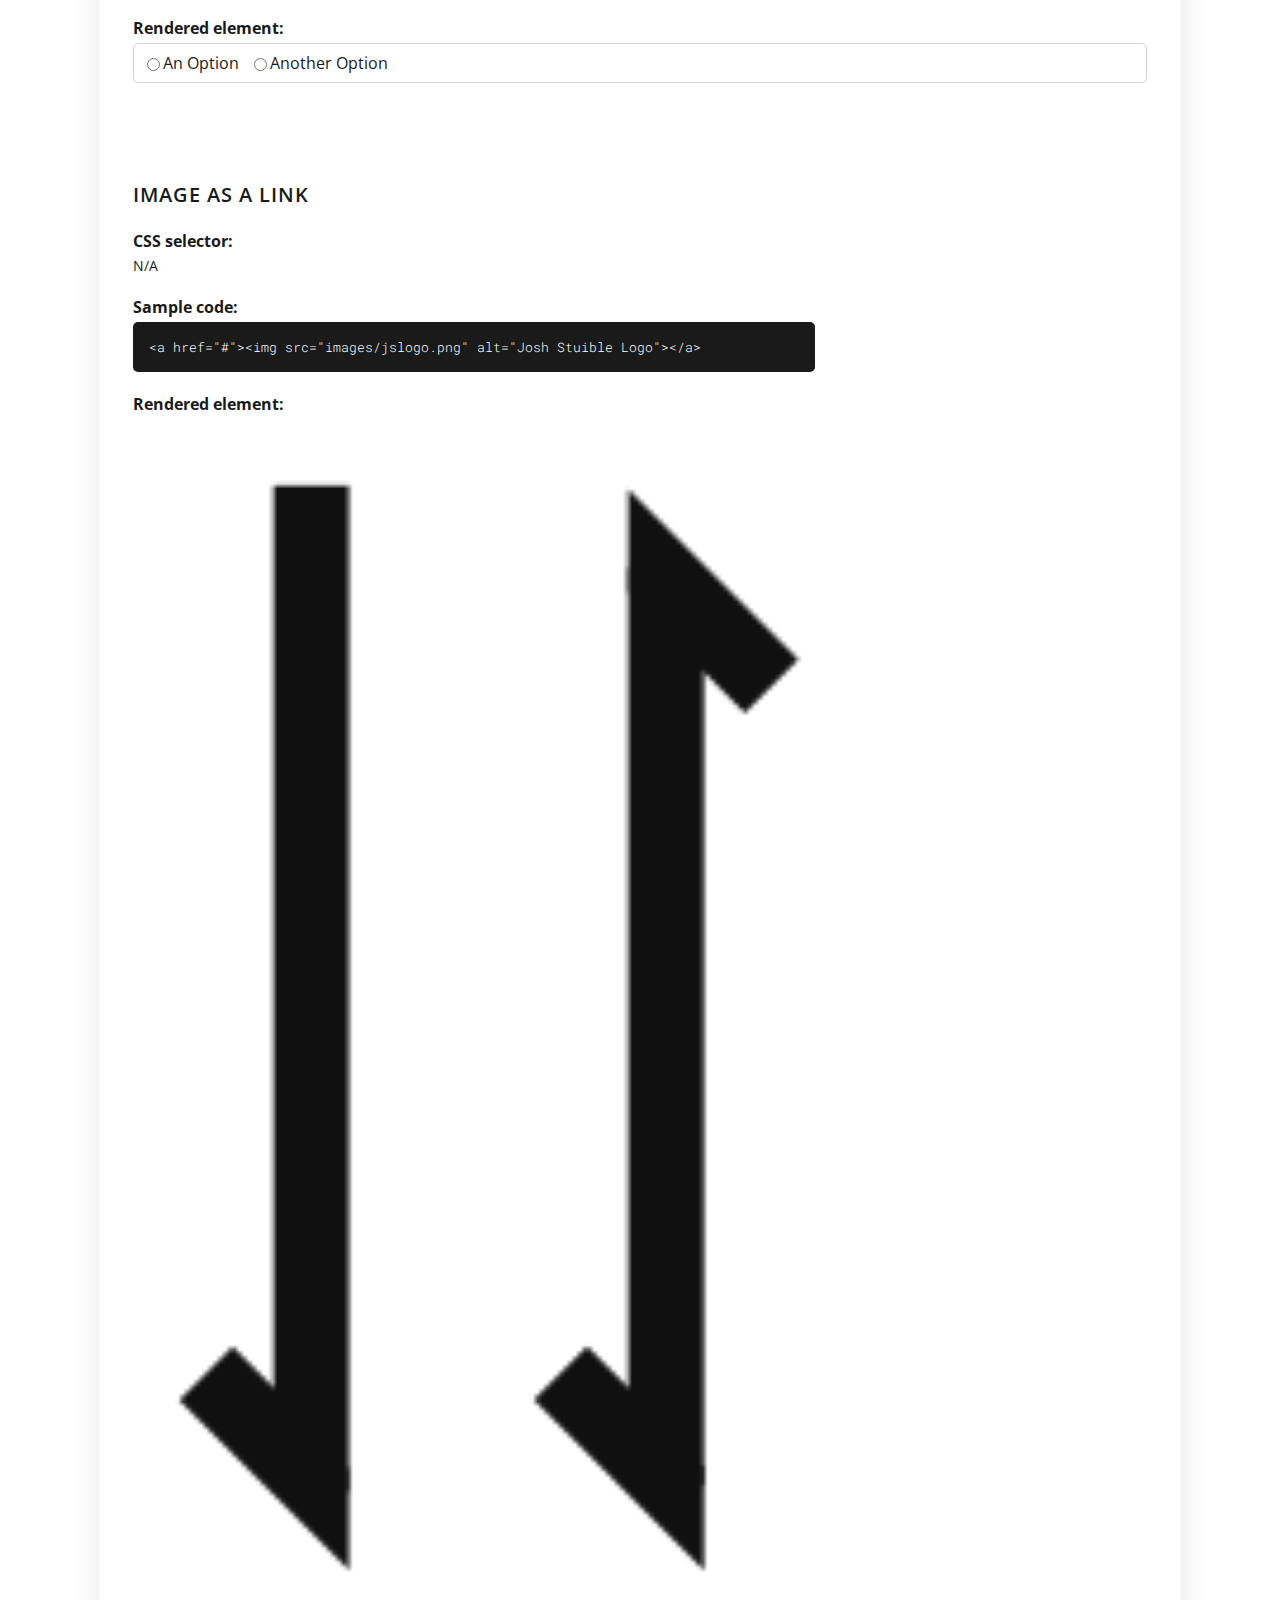
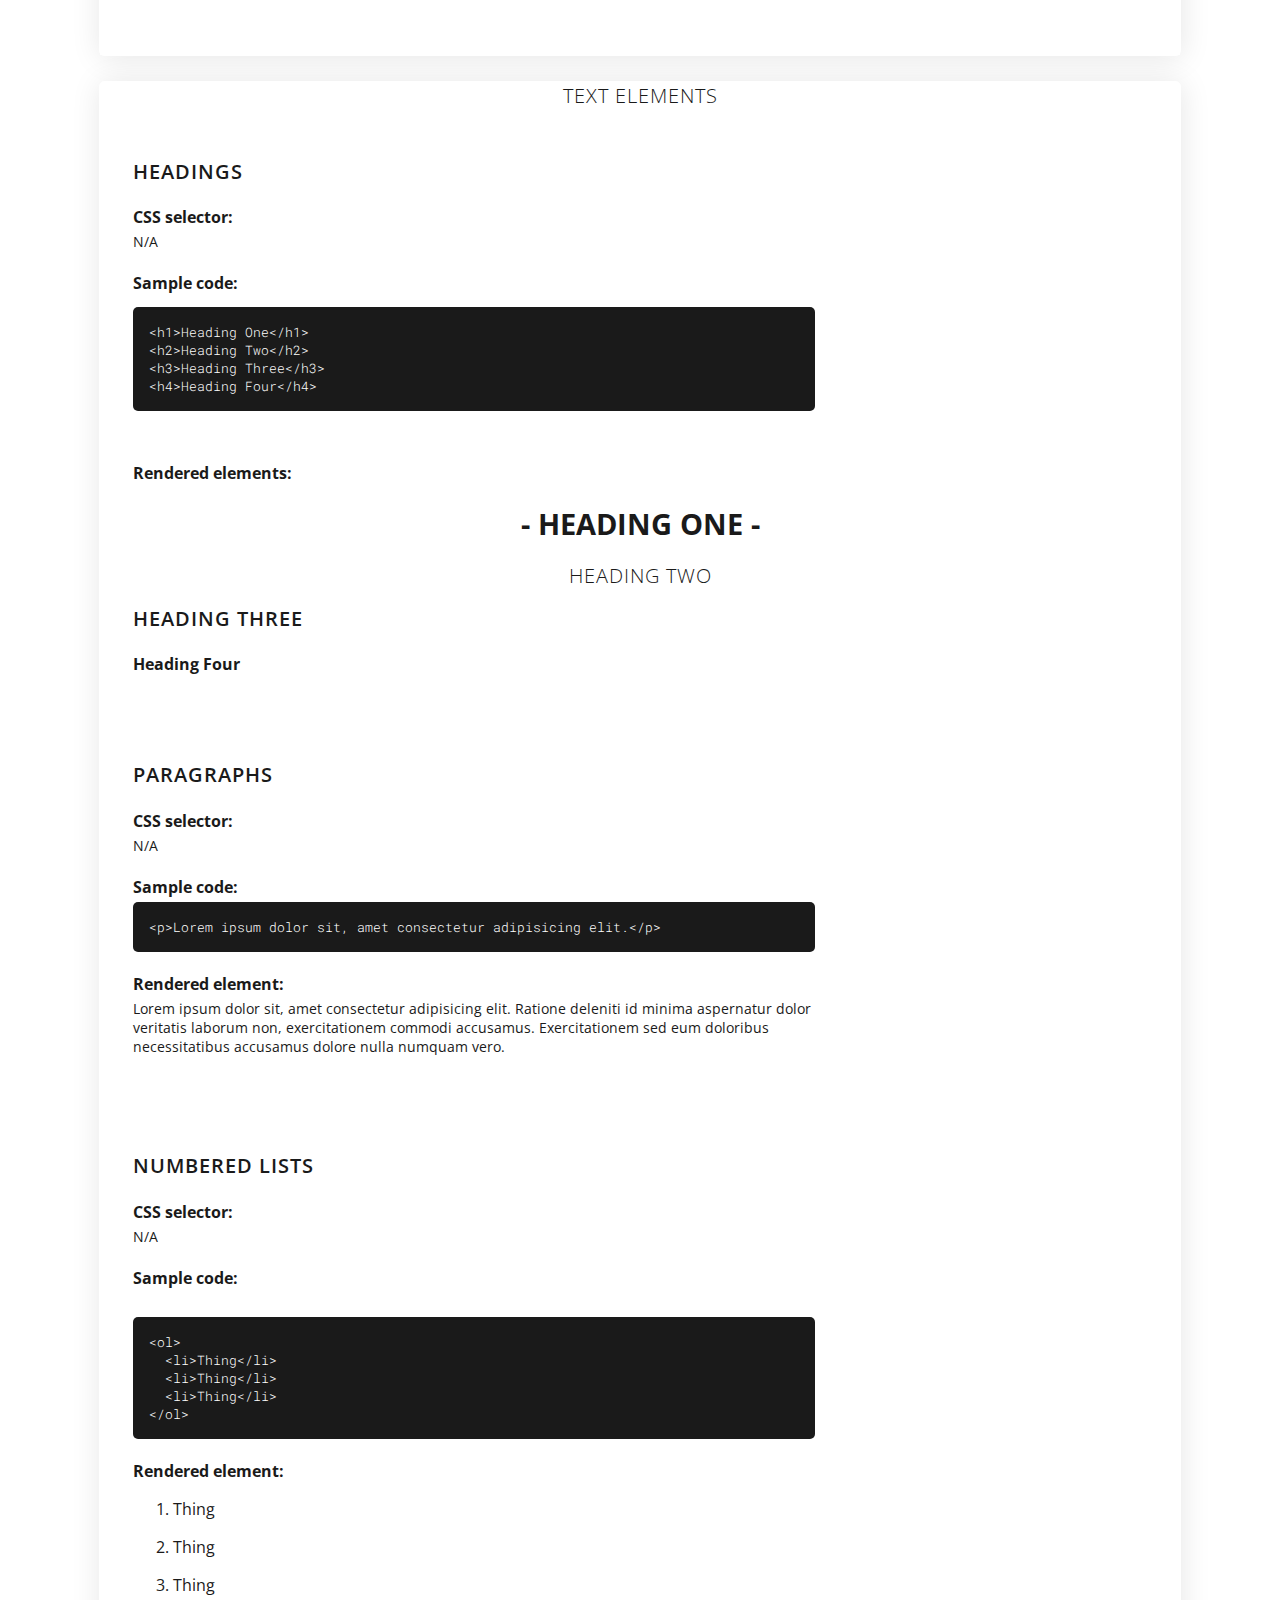
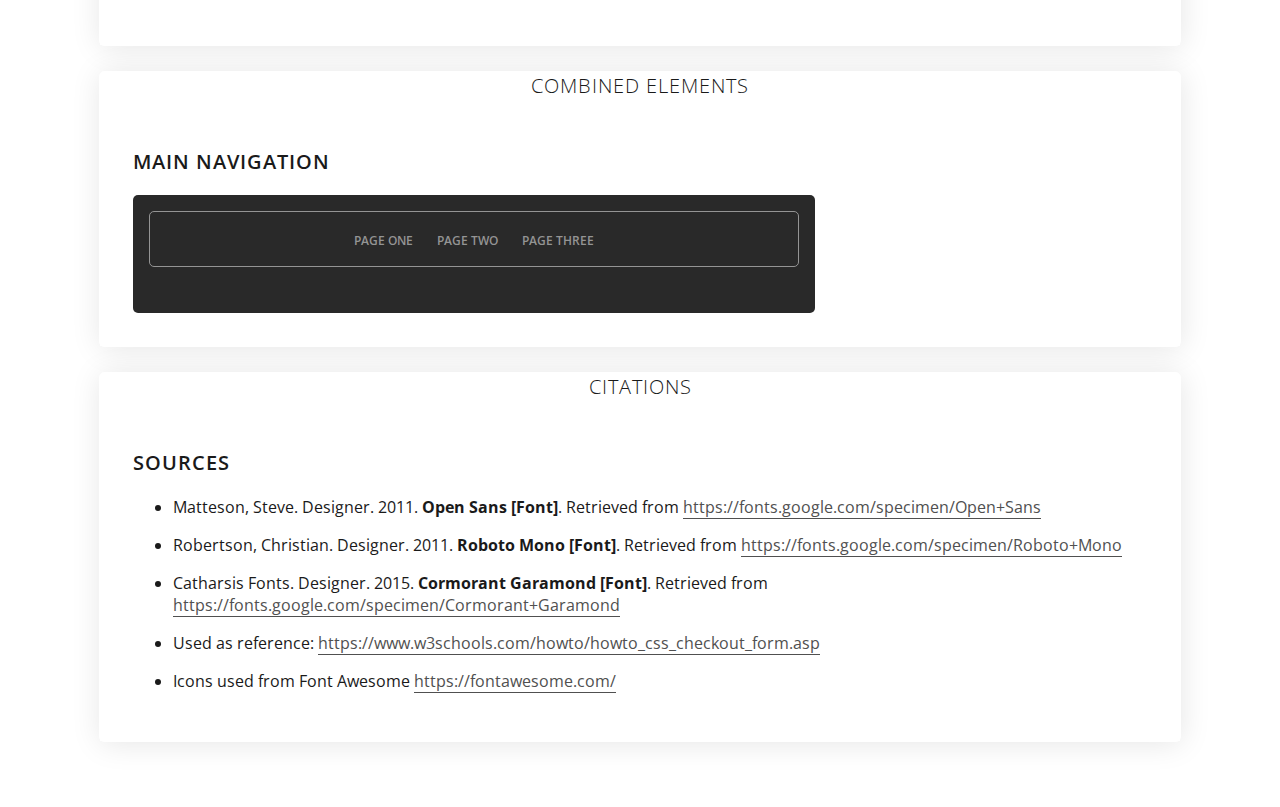
==== commit d8784b90: "Swapped out stuff from old stype guide with relavent content for current assignment" ====
--- a/index.html
+++ b/index.html
@@ -4,12 +4,10 @@
 <head>
 
   <meta charset="utf-8">
-  <title>Moloch Merch</title>
+  <title>Josh Stuible Style Guide</title>
 
   <link href="https://fonts.googleapis.com/css?family=Cormorant+Garamond:300,400" rel="stylesheet">
   <link href="https://fonts.googleapis.com/css?family=Open+Sans:300,400,600|Roboto+Mono:300" rel="stylesheet">
-  <link rel="stylesheet" href="https://use.fontawesome.com/releases/v5.6.3/css/all.css" integrity="sha384-UHRtZLI+pbxtHCWp1t77Bi1L4ZtiqrqD80Kn4Z8NTSRyMA2Fd33n5dQ8lWUE00s/"
-    crossorigin="anonymous">
   <link href="css/layout.css" rel="stylesheet">
   <link href="css/main.css" rel="stylesheet">
 
@@ -19,13 +17,11 @@
 
   <header>
     <div class="container">
-      <div class="logo-container">
-        <div>Moloch</div>
-        <div>Moloch</div>
-        <div>Moloch</div>
-      </div>
-
-      <h1 class="title">Merch Style Guide</h1>
+      <div class="logo">
+        <img src="images/jslogo.png" alt="Logo">
+      </div>
+
+      <h1 class="title">Josh Stuible Style Guide</h1>
 
       <!--  <p>Style guide for the Moloch Merch Shop</p> -->
 
@@ -177,10 +173,10 @@
       <p>N/A</p>
 
       <h4>Sample code:</h4>
-      <code>&lt;a href=&quot;#&quot;&gt;&lt;img src=&quot;images/shirt.jpg&quot; alt=&quot;T Shirt&quot;&gt;&lt;/a&gt;</code>
-
-      <h4>Rendered element:</h4>
-      <a href="#"><img src="images/shirt.jpg" alt="T Shirt"></a>
+      <code>&lt;a href=&quot;#&quot;&gt;&lt;img src=&quot;images/jslogo.png&quot; alt=&quot;Josh Stuible Logo&quot;&gt;&lt;/a&gt;</code>
+
+      <h4>Rendered element:</h4>
+      <a href="#"><img src="images/jslogo.png" alt="Josh Stuible Logo"></a>
     </section>
 
 
@@ -253,8 +249,6 @@
 
   </section>
   <!-- // TEXT ELEMENTS SECTION -->
-
-
 
   <!-- COMBINED ELEMENTS SECTION // -->
   <section class="container" id="combined_elements">
@@ -268,88 +262,6 @@
           <a class="link-item" href="#">Page Two</a>
           <a class="link-item" href="#">Page Three</a>
         </nav>
-      </div>
-    </section>
-
-    <section id="product_listing">
-      <h3>Product Listing</h3>
-      <div class="product">
-        <figure>
-          <img src="images/shirt.jpg" alt="">
-          <figcaption>Moloch T-Shirt</figcaption>
-        </figure>
-        <div class="price">$60</div>
-        <div class="buy"></div>
-      </div>
-    </section>
-
-    <section id="checkout">
-      <h3>Payment Form</h3>
-      <form action="#">
-        <div class="col-6">
-          <h4>Shipping Info</h4>
-          <div class="input-wrapper">
-            <label for="name">Name</label><input type="text" id="name">
-          </div>
-          <div class="input-wrapper">
-            <label for="email">Email</label><input type="text" id="email">
-          </div>
-          <div class="input-wrapper">
-            <label for="address">Address</label><input type="text" id="address">
-          </div>
-          <div class="input-wrapper">
-            <label for="city">City</label><input type="text" id="city">
-          </div>
-          <div class="input-wrapper">
-            <label for="province">Province</label><input type="text" id="province">
-          </div>
-          <div class="input-wrapper">
-            <label for="postal">Postal</label><input type="text" id="postal">
-          </div>
-        </div>
-        <div class="col-6">
-          <h4>Billing Info</h4>
-          <div class="input-wrapper">
-            <label>Cards Accepted: </label>
-            <div class="cards">
-              <i class="fab fa-cc-visa"></i><input type="radio" name="cardtype" id="visa">
-              <i class="fab fa-cc-amex"></i><input type="radio" name="cardtype" id="amex">
-              <i class="fab fa-cc-mastercard"></i><input type="radio" name="cardtype" id="mastercard">
-              <i class="fab fa-cc-discover"></i><input type="radio" name="cardtype" id="discover">
-            </div>
-          </div>
-          <div class="input-wrapper">
-            <label for="cname">Name on Card</label><input type="text" id="cname">
-          </div>
-          <div class="input-wrapper">
-            <label for="cc">Credit Card</label><input type="text" id="cc">
-          </div>
-          <div class="input-wrapper">
-            <label for="emonth">Exp Month</label><input type="text" id="emonth">
-          </div>
-          <div class="input-wrapper">
-            <label for="emonth">Exp Year</label><input type="text" id="eyear">
-          </div>
-          <div class="input-wrapper">
-            <label for="cvv">CVV</label><input type="text" id="cvv">
-          </div>
-        </div>
-        <button>Checkout</button>
-      </form>
-    </section>
-
-    <section>
-      <h3>Checkout Cart</h3>
-
-      <div class="checkout-cart">
-        <h3><i class="fa fa-shopping-cart"></i> Cart</h3>
-        <div class="items">
-          <i class="fas fa-tshirt"></i>
-          <a class="link" href="#">Moloch T-Shirt</a>
-          <div class="info"> x2</div>
-        </div>
-        <div>Total: 120</div>
-        <button>Checkout</button>
       </div>
     </section>
 
--- a/css/main.css
+++ b/css/main.css
@@ -15,7 +15,7 @@
 body {
     font-family: 'Open Sans', sans-serif;
     padding: 2rem;
-    background-color: var(--colour-darker);
+    background-color: var(--colour-light);
     color: var(--colour-darker);
 }
 
@@ -36,19 +36,6 @@
 
 body > section {
     box-shadow: 1px 2px 30px 0px rgba(0, 0, 0, 0.1);
-}
-
-body > section > h2 {
-    color: var(--colour-darker);
-    font-size: 20px;
-    font-weight: 300;
-    text-transform: uppercase;
-    letter-spacing: 1px;
-    text-align: center;
-    display: block;
-    border-bottom: solid 1px black;
-    width: fit-content;
-    margin: 1em auto;
 }
 
 section section {
@@ -77,8 +64,6 @@
     font-weight: 300;
     text-transform: uppercase;
     letter-spacing: 1px;
-    border-bottom: solid 1px black;
-    width: max-content;
     margin: 0 auto;
     text-align: center;
 }
@@ -154,13 +139,13 @@
     padding: 1em 0;
     text-align: center;
     border-radius: 5px;
-    border: 1px solid var(--colour-light);
+    border: 1px solid var(--colour-medium);
     margin-bottom: 30px;
 }
 
 a.link-item {
     margin: 0 10px 0px 10px;
-    color: var(--colour-light);
+    color: var(--colour-medium);
     padding: 1em 0;
     font-size: 12px;
     font-weight: 600;
@@ -170,10 +155,6 @@
     white-space: nowrap;
 }
 
-a.link-item:hover, a.link-item:focus {
-    border-bottom: 1px var(--colour-light) solid;
-    padding-bottom: 0.25em;
-}
 
 /* Button */
 
@@ -268,56 +249,6 @@
     flex-grow: 0;
 }
 
-.product {
-    max-width: 250px;
-    padding: 15px 0;
-    box-shadow: 0px 2px 10px 0px rgba(0, 0, 0, 0.1);
-    border-radius: 10px;
-}
-
-.product img {
-    width: 100%;
-}
-
-.product figcaption {
-    text-align: center;
-    text-transform: uppercase;
-    font-size: 14px;
-    font-weight: 600;
-    margin-top: 5px;
-}
-
-.product figure {
-    margin-bottom: 5px;
-}
-
-.product .price {
-    text-align: center;
-    color: var(--colour-dark);
-    font-weight: 600;
-    font-size: 20px;
-}
-
-.checkout-cart {
-    box-shadow: 0px 2px 10px 0px rgba(0, 0, 0, 0.1);
-    padding: 15px;
-    border-radius: 10px;
-}
-
-.checkout-cart .items {
-  border-bottom: 1px solid var(--colour-medium);
-  padding-bottom: 1em;
-  margin-bottom: 1em;
-}
-
-.checkout-cart h2, .checkout-cart .info {
-    display: inline-block;
-}
-
-#checkout {
-    margin-top: 15px;
-}
-
 /* Colors */
 
 .colour-wrapper {
@@ -359,30 +290,22 @@
   CUSTOM PAGE ELEMENTS -------------------
 */
 
-.cards {
-    display: inline-block;
-}
-
-.logo-container {
-    text-align: center;
-    font-size: 40px;
-    margin-bottom: 1em;
-    color: rgb(255, 255, 255);
-    border: var(--colour-light) solid 1px;
-}
-
-@media only screen and (min-width: 500px) {
+
+.logo{
+    text-align: center;
+}
+
+.logo img{
+    width: 50px;
+}
+
+
+/* @media only screen and (min-width: 500px) {
     .logo-container {
         font-size: 65px;
     }
-}
-
-.logo-container > div {
-    font-family: 'Cormorant Garamond', serif;
-    font-weight: 300;
-    text-transform: uppercase;
-    margin-bottom: -0.9em;
-}
+} */
+
 
 .title {
     color: var(--colour-medium);
@@ -417,22 +340,6 @@
     word-wrap: break-word;
 }
 
-/* Credit Card Colours */
-.fa-cc-visa {
-    color: navy;
-}
-
-.fa-cc-amex {
-    color: blue;
-}
-
-.fa-cc-mastercard {
-    color: red;
-}
-
-.fa-cc-discover {
-    color: orange;
-}
 
 @media only screen and (min-width: 500px) {
     .title {
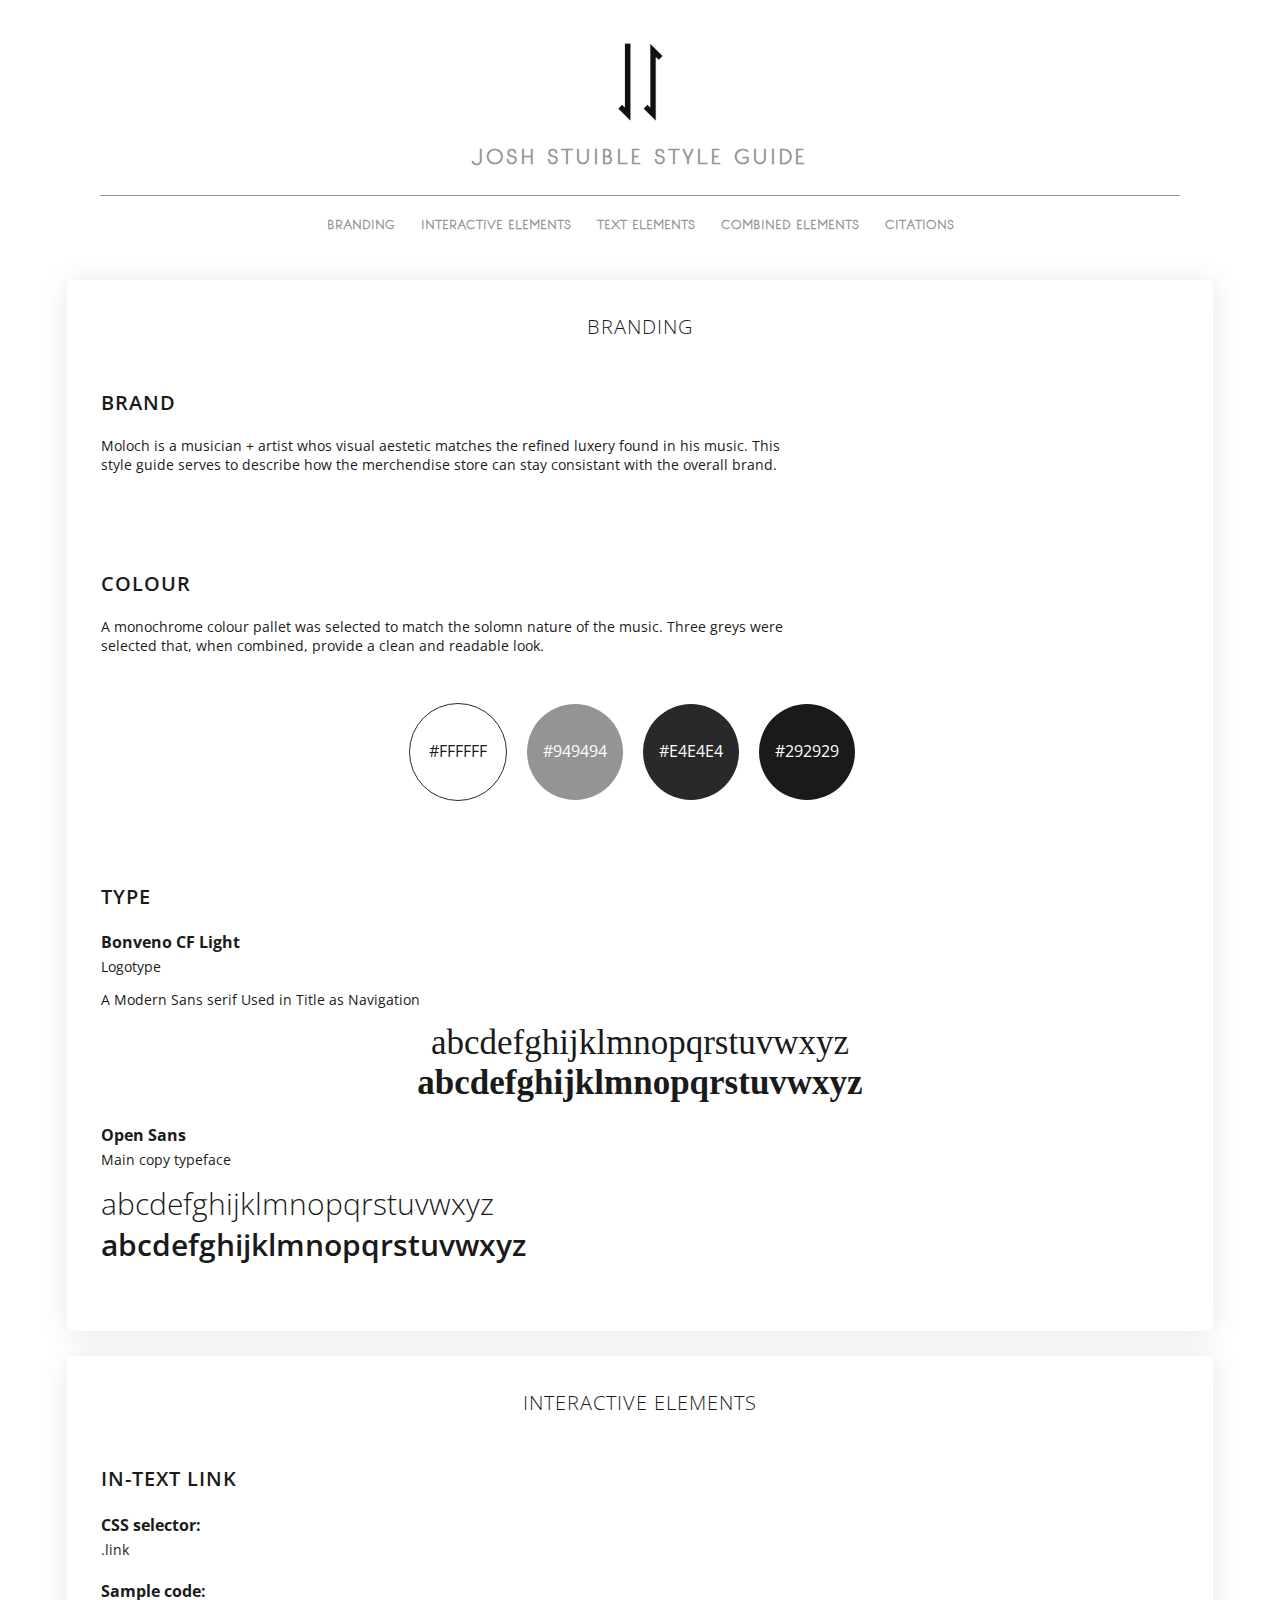
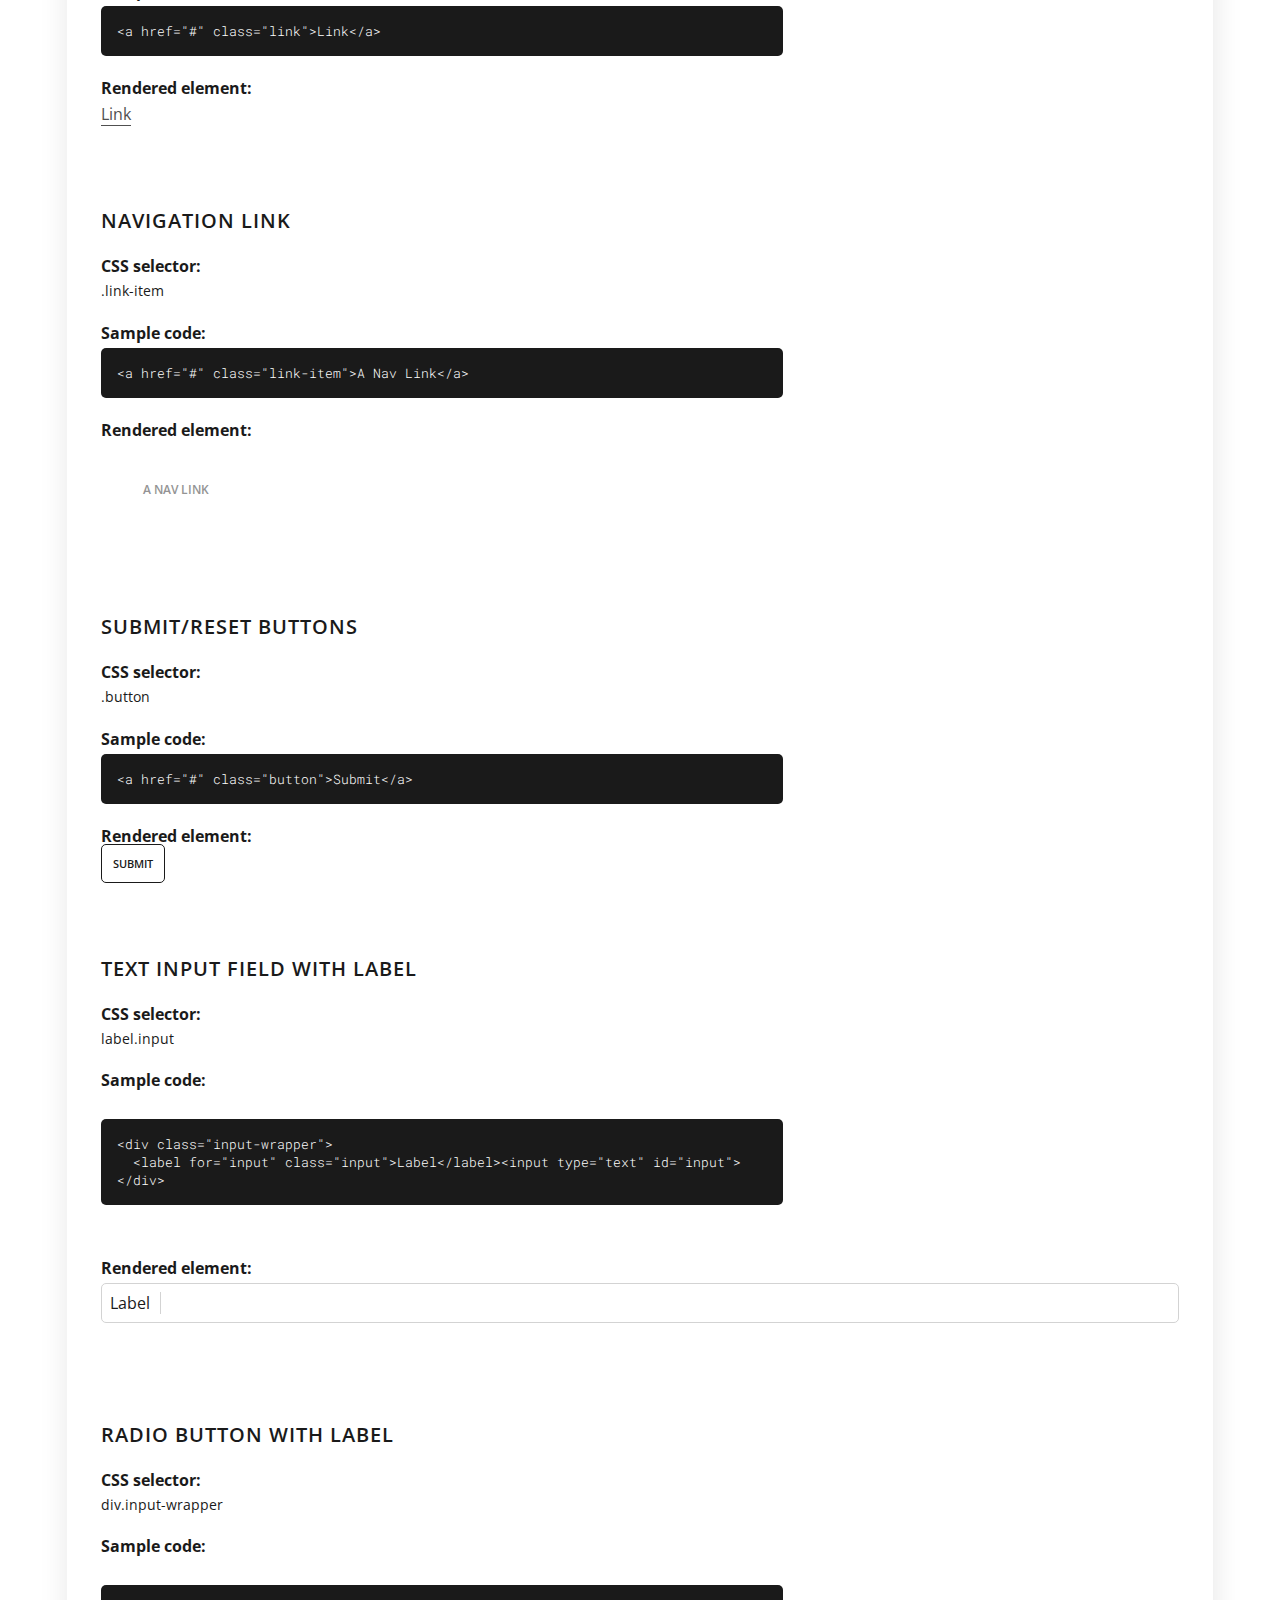
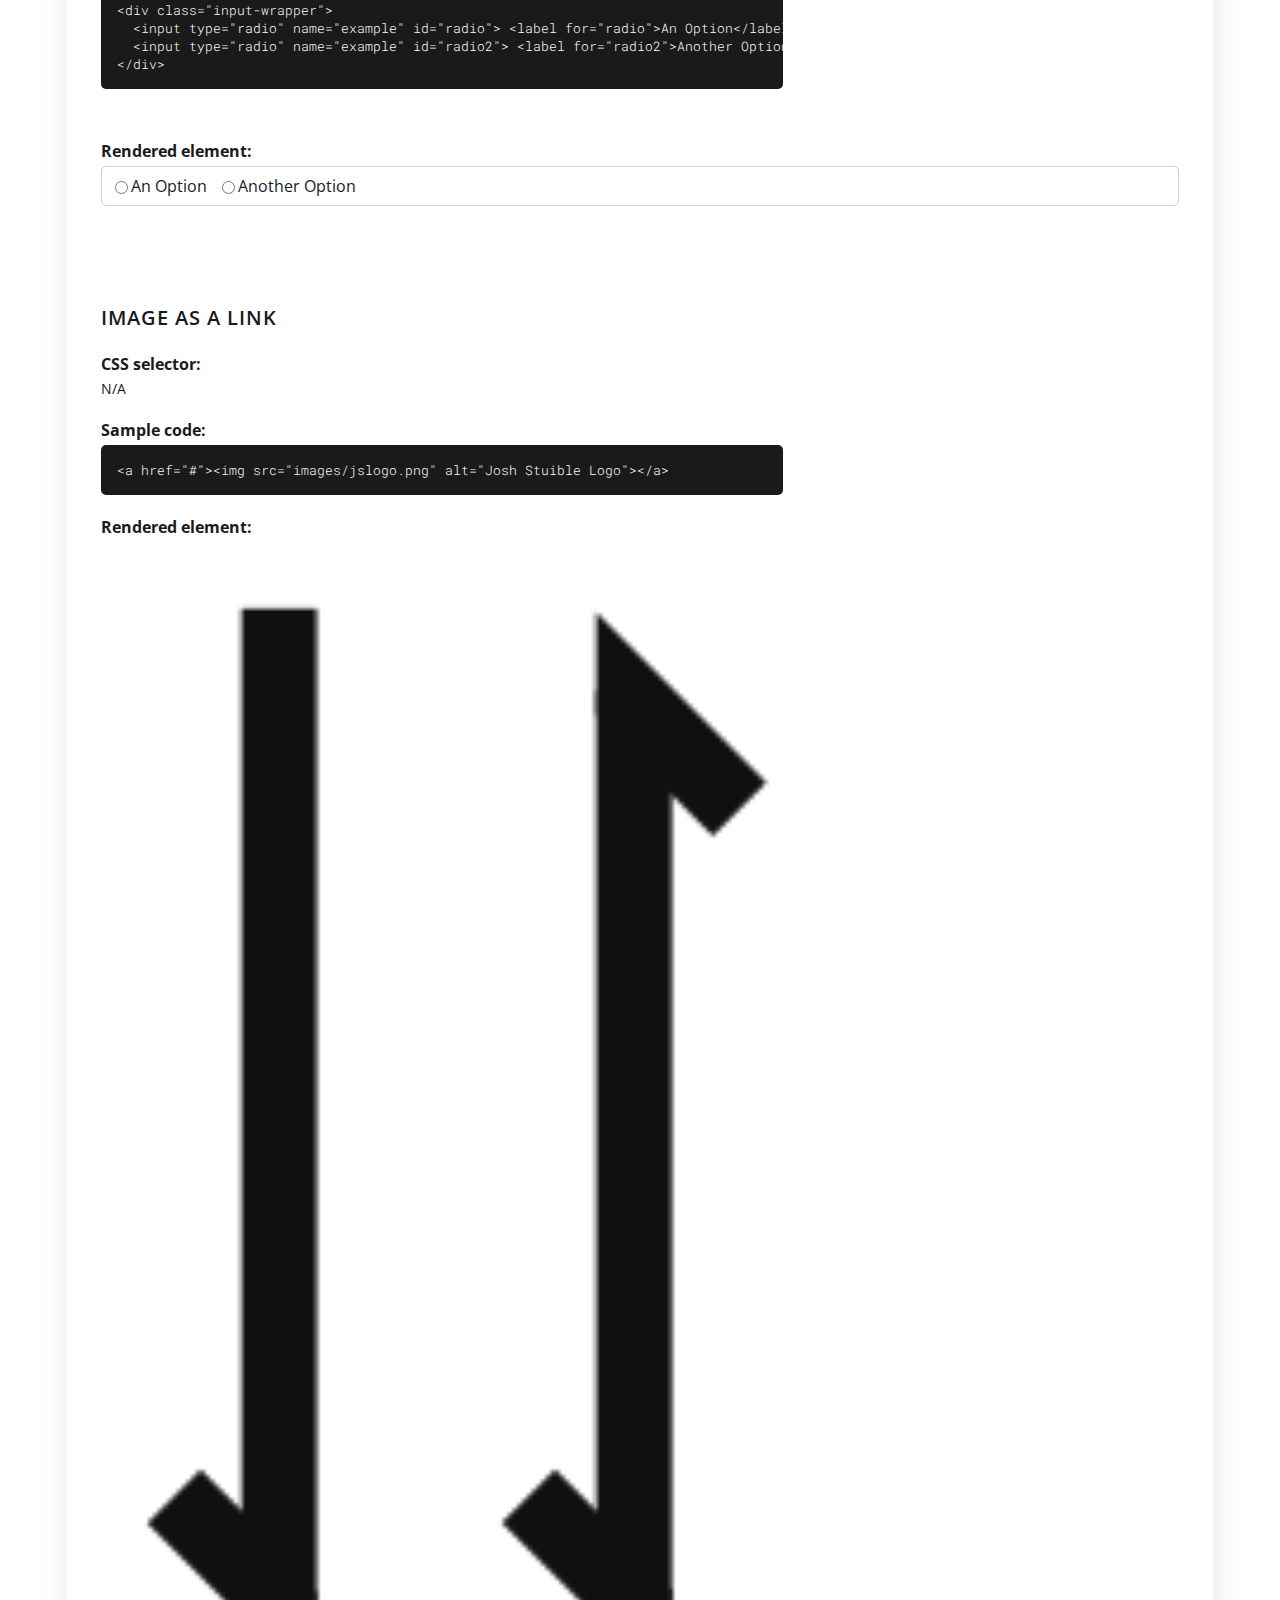
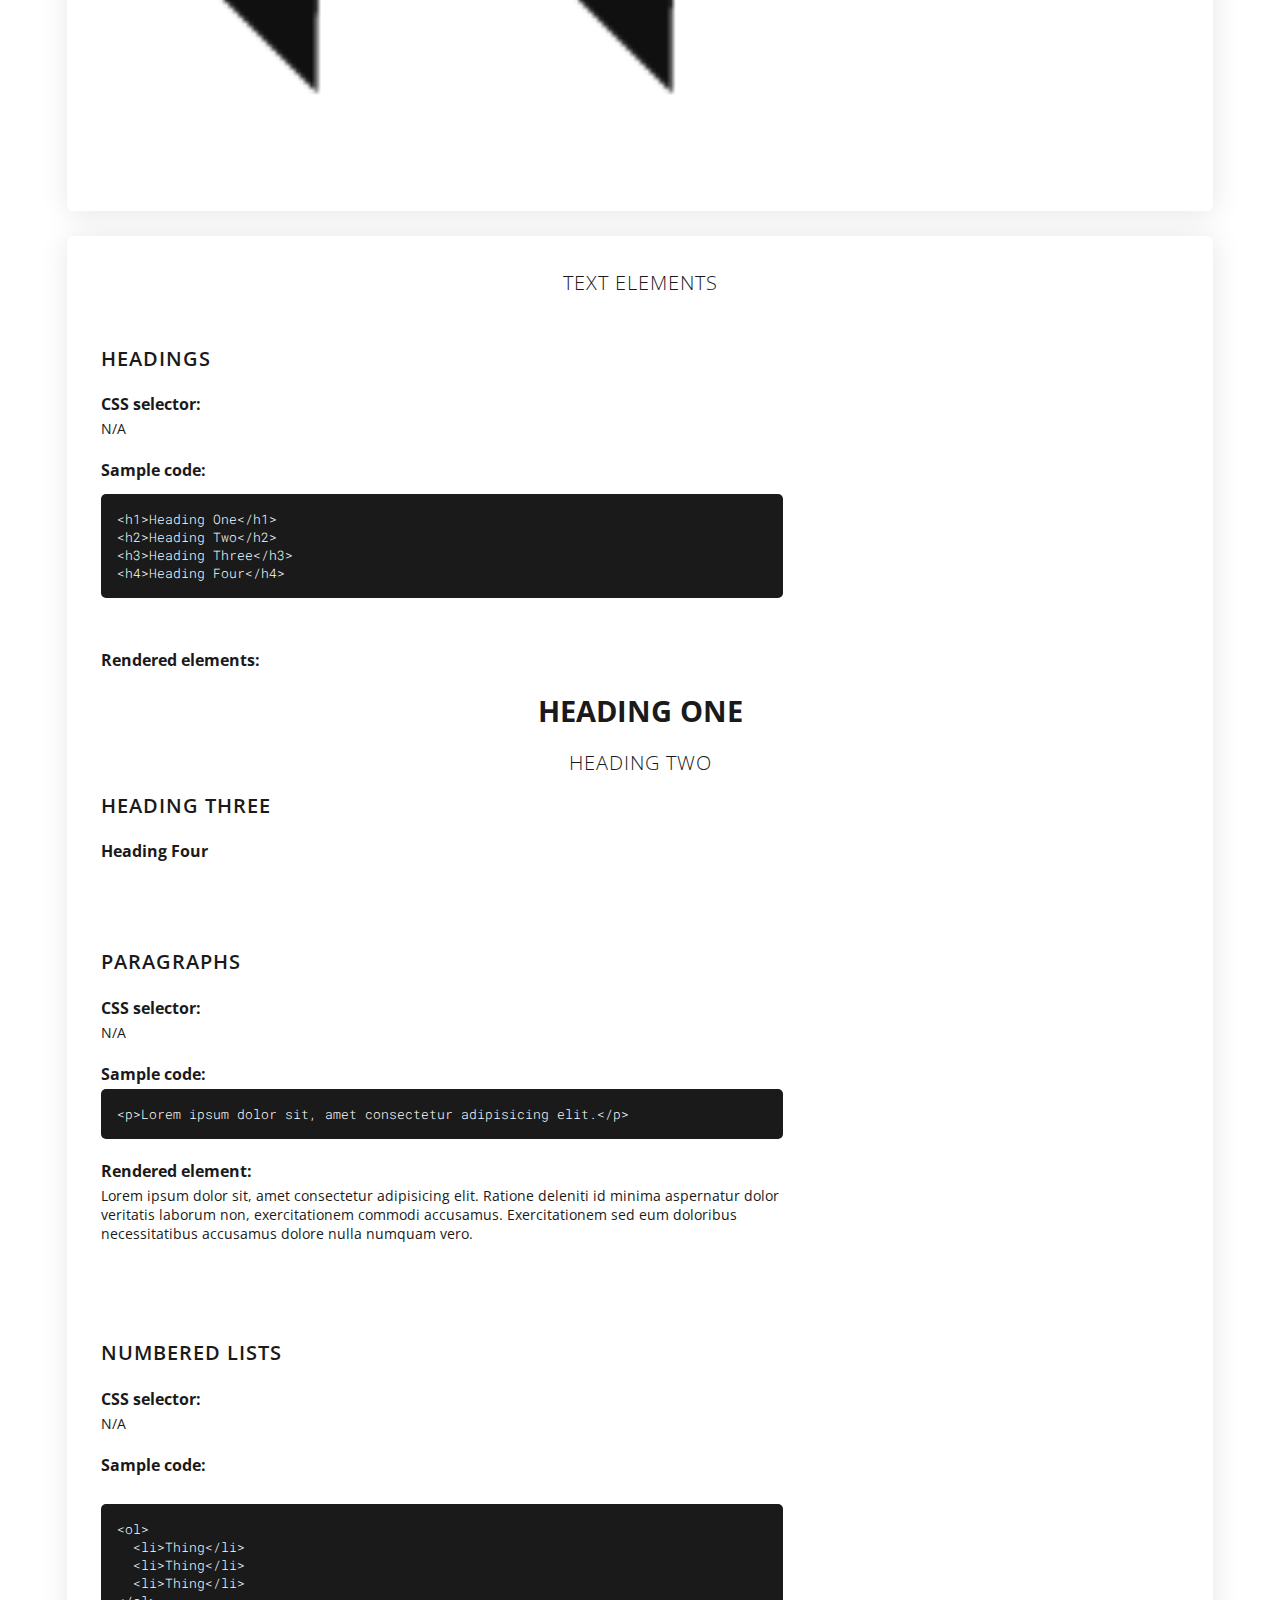
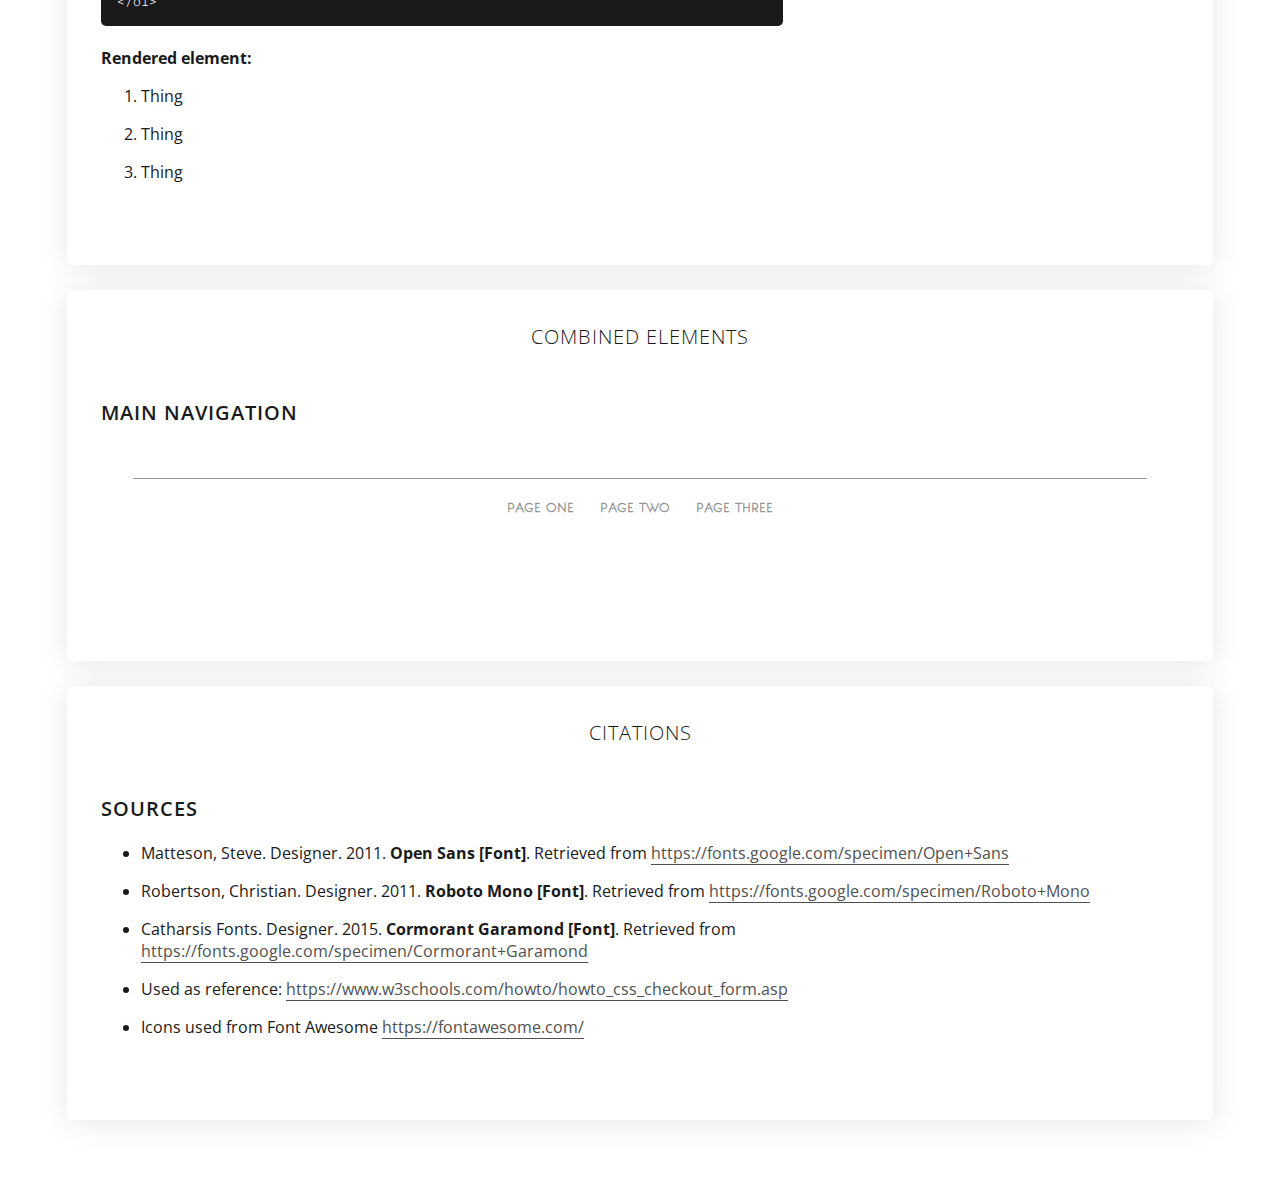
==== commit 696a2051: "Replaced Custom font and removed more unused links" ====
--- a/index.html
+++ b/index.html
@@ -6,8 +6,8 @@
   <meta charset="utf-8">
   <title>Josh Stuible Style Guide</title>
 
-  <link href="https://fonts.googleapis.com/css?family=Cormorant+Garamond:300,400" rel="stylesheet">
   <link href="https://fonts.googleapis.com/css?family=Open+Sans:300,400,600|Roboto+Mono:300" rel="stylesheet">
+  <link rel="stylesheet" href="fonts/bonvenocf_light/stylesheet.css" type="text/css" charset="utf-8" />
   <link href="css/layout.css" rel="stylesheet">
   <link href="css/main.css" rel="stylesheet">
 
@@ -30,8 +30,6 @@
         <a class="link-item" href="#interactive_elements">Interactive Elements</a>
         <a class="link-item" href="#text_elements">Text Elements</a>
         <a class="link-item" href="#combined_elements">Combined Elements</a>
-        <a class="link-item" href="#product_listing">Product Listing Template</a>
-        <a class="link-item" href="#checkout">Checkout Template</a>
         <a class="link-item" href="#citations">Citations</a>
       </nav>
     </div>
@@ -58,9 +56,9 @@
     </section>
     <section>
       <h3>Type</h3>
-      <h4>Cormorant Garamond</h4>
+      <h4>Bonveno CF Light</h4>
       <p>Logotype</p>
-      <p>This is not to be used anywhere but for the logotype</p>
+      <p>A Modern Sans serif Used in Title as Navigation</p>
       <div class="type-demo light logo">abcdefghijklmnopqrstuvwxyz</div>
       <div class="type-demo bold logo">abcdefghijklmnopqrstuvwxyz</div>
 
--- a/fonts/bonvenocf_light/stylesheet.css
+++ b/fonts/bonvenocf_light/stylesheet.css
@@ -0,0 +1,13 @@
+@font-face {
+    font-family: 'bonvenocflight';
+    src: url('BonvenoCF-Light-webfont.eot');
+    src: url('BonvenoCF-Light-webfont.eot?#iefix') format('embedded-opentype'),
+         url('BonvenoCF-Light-webfont.woff2') format('woff2'),
+         url('BonvenoCF-Light-webfont.woff') format('woff'),
+         url('BonvenoCF-Light-webfont.ttf') format('truetype'),
+         url('BonvenoCF-Light-webfont.svg#bonvenocflight') format('svg');
+    font-weight: normal;
+    font-style: normal;
+
+}
+
--- a/css/main.css
+++ b/css/main.css
@@ -20,14 +20,13 @@
 }
 
 .body-style {
-    border-radius: 5px;
-    max-width: 650px;
-    background-color: var(--colour-dark);
+    padding: 2rem;
+    background-color: var(--colour-light);
     color: var(--colour-darker);
-    padding: 1em;
 }
 
 section {
+    padding: 2em;
     margin-bottom: 25px;
     background-color: var(--colour-light);
     border: solid 1px var(--colour-light);
@@ -42,21 +41,13 @@
     margin-bottom: 0px;
     background-color: var(--colour-light);
     border-radius: 0px;
-    padding: 2em;
+    padding: 2em 0;
 }
 
 h1 {
     font-size: 24px;
     text-transform: uppercase;
     text-align: center;
-}
-
-h1::before {
-    content: "- ";
-}
-
-h1::after {
-    content: " -";
 }
 
 h2 {
@@ -138,8 +129,8 @@
 nav {
     padding: 1em 0;
     text-align: center;
-    border-radius: 5px;
-    border: 1px solid var(--colour-medium);
+    border-top: 1px solid var(--colour-medium);
+    font-family: 'bonvenocflight';
     margin-bottom: 30px;
 }
 
@@ -315,6 +306,7 @@
     letter-spacing: 2px;
     text-align: center;
     margin-bottom: 25px;
+    font-family: 'bonvenocflight';
 }
 
 .type-demo {
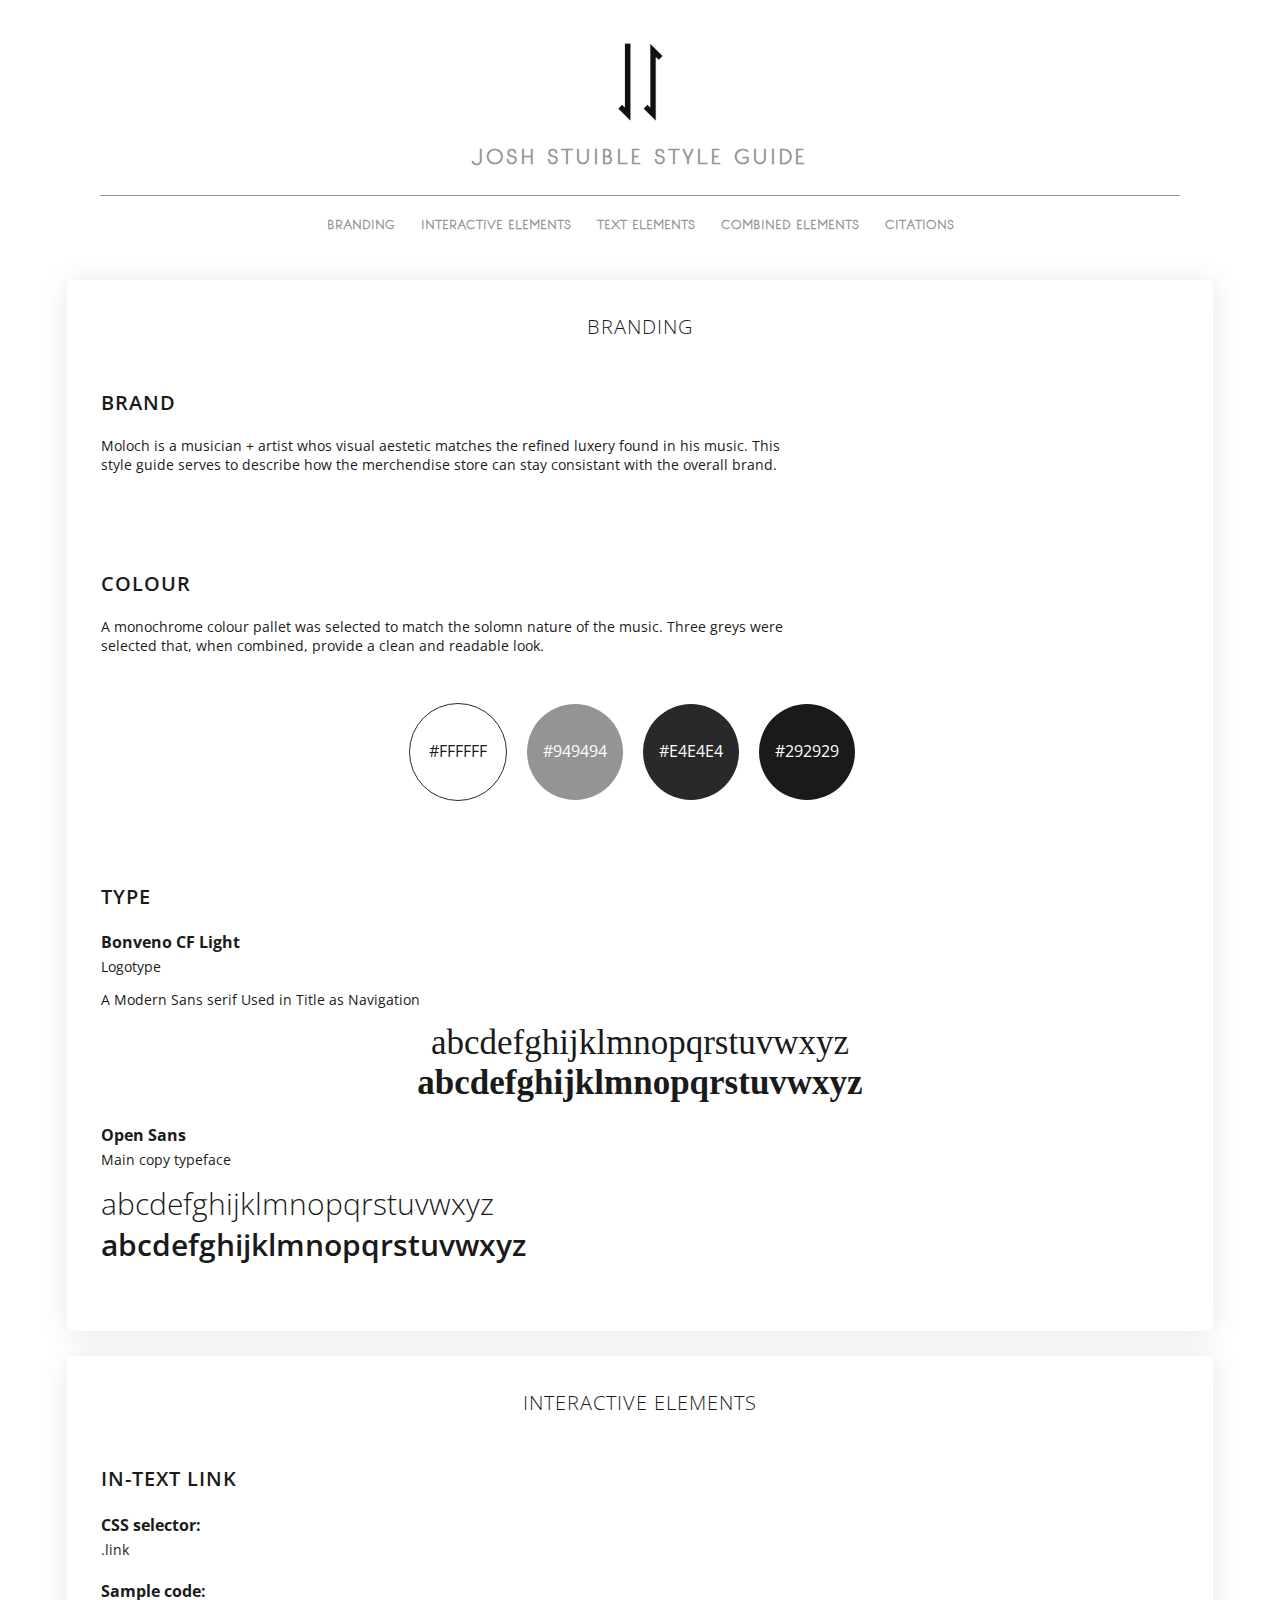
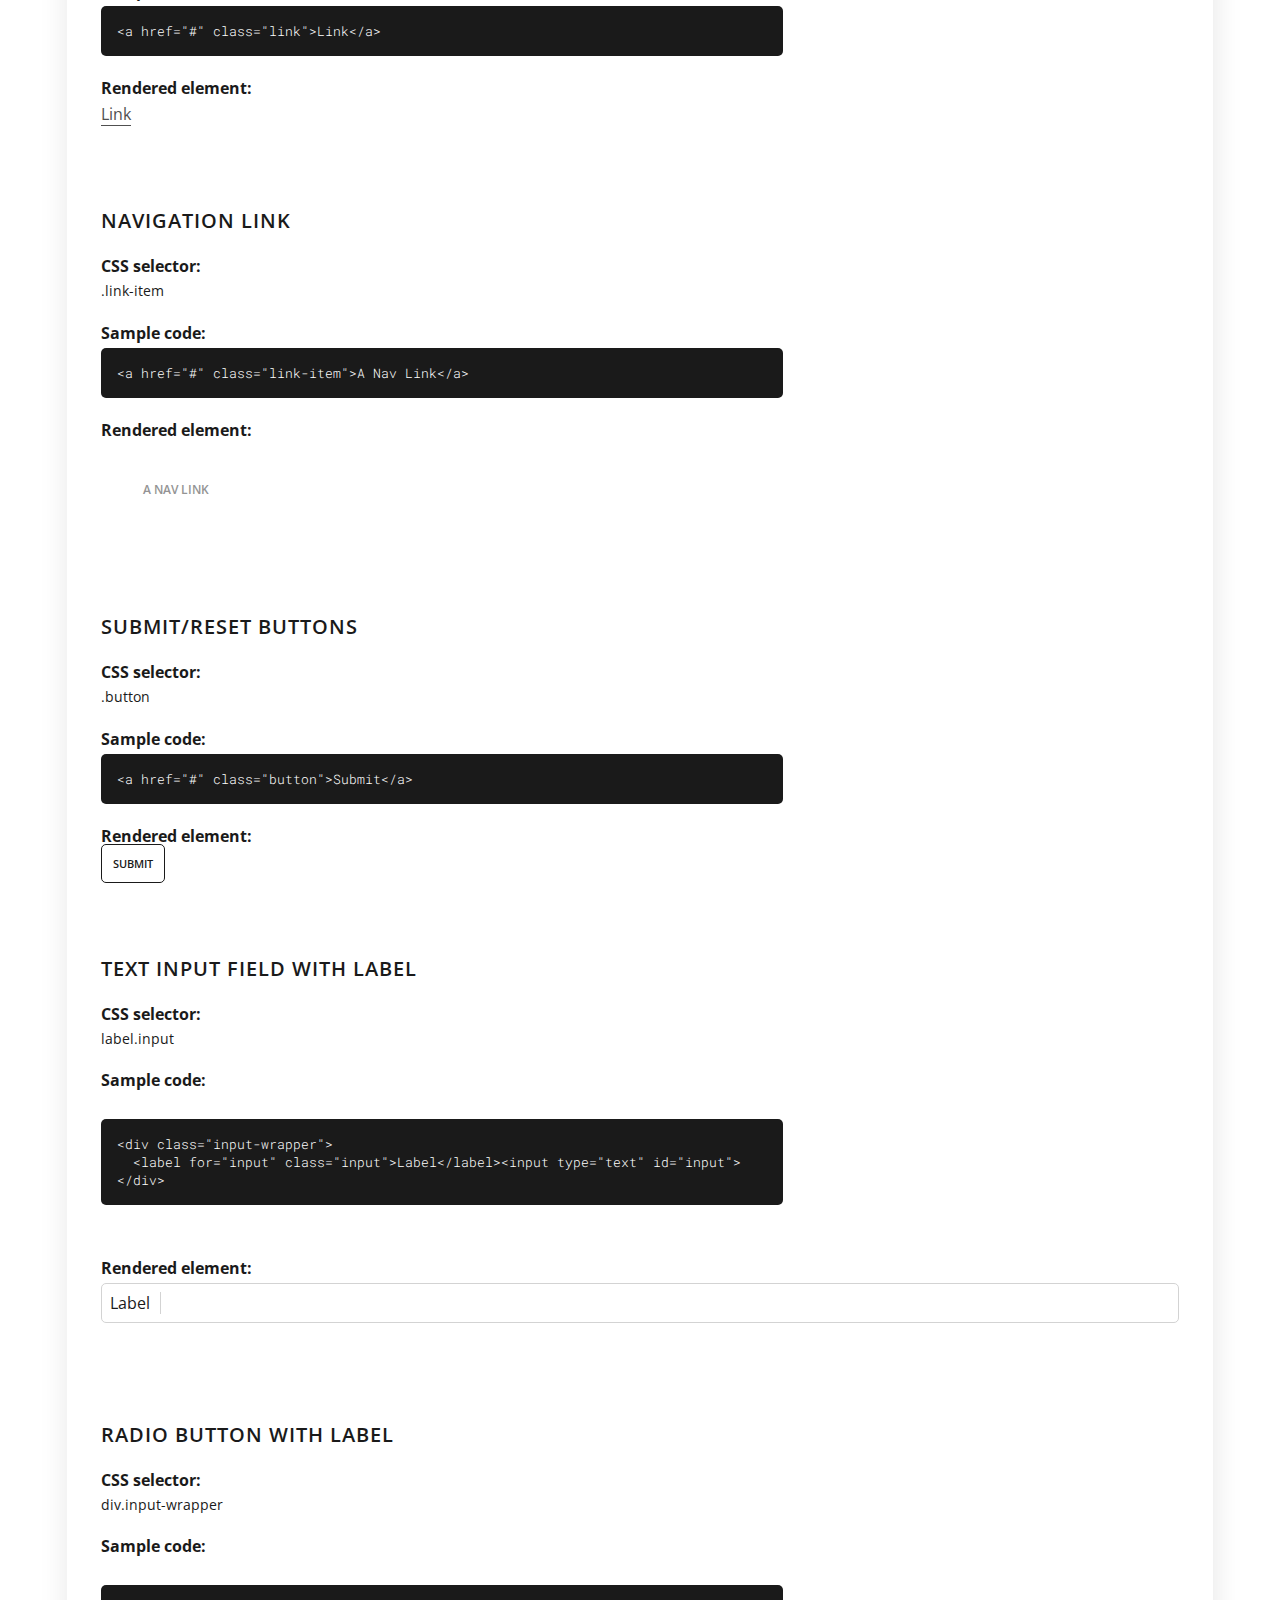
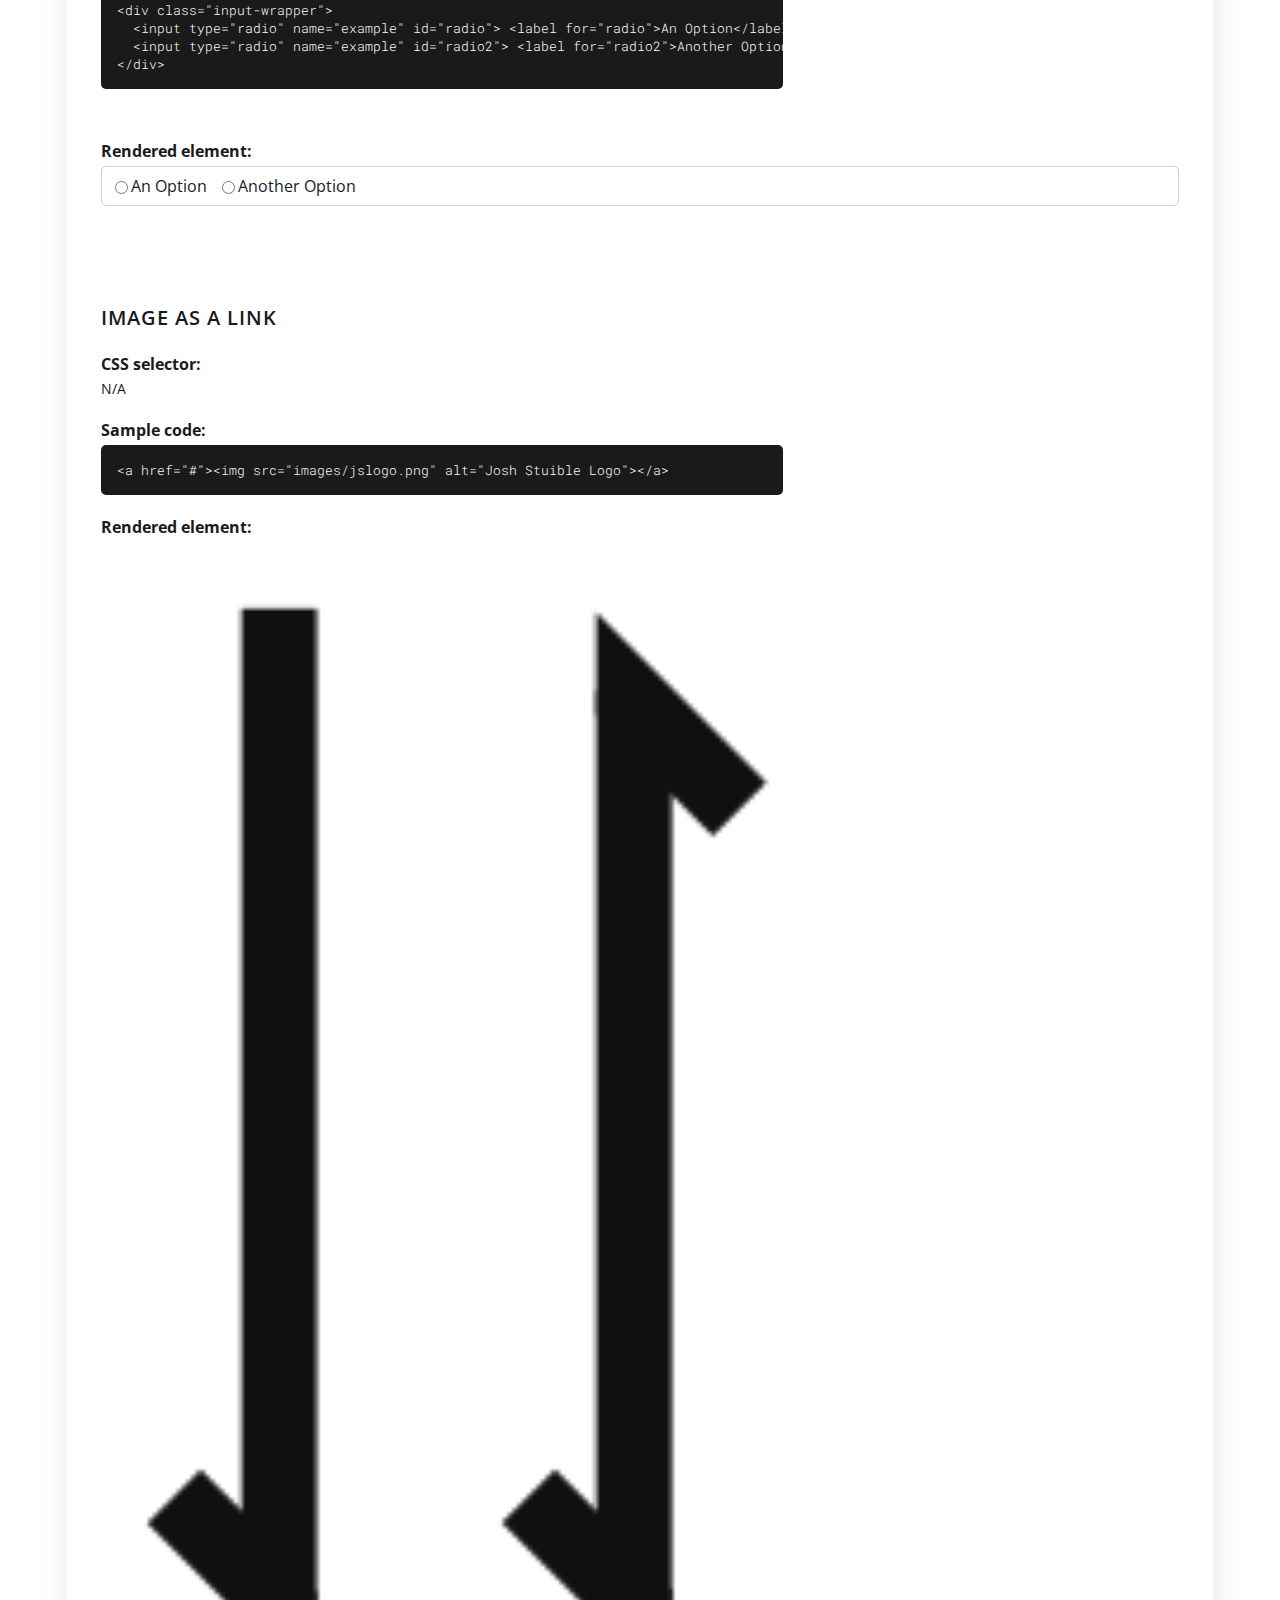
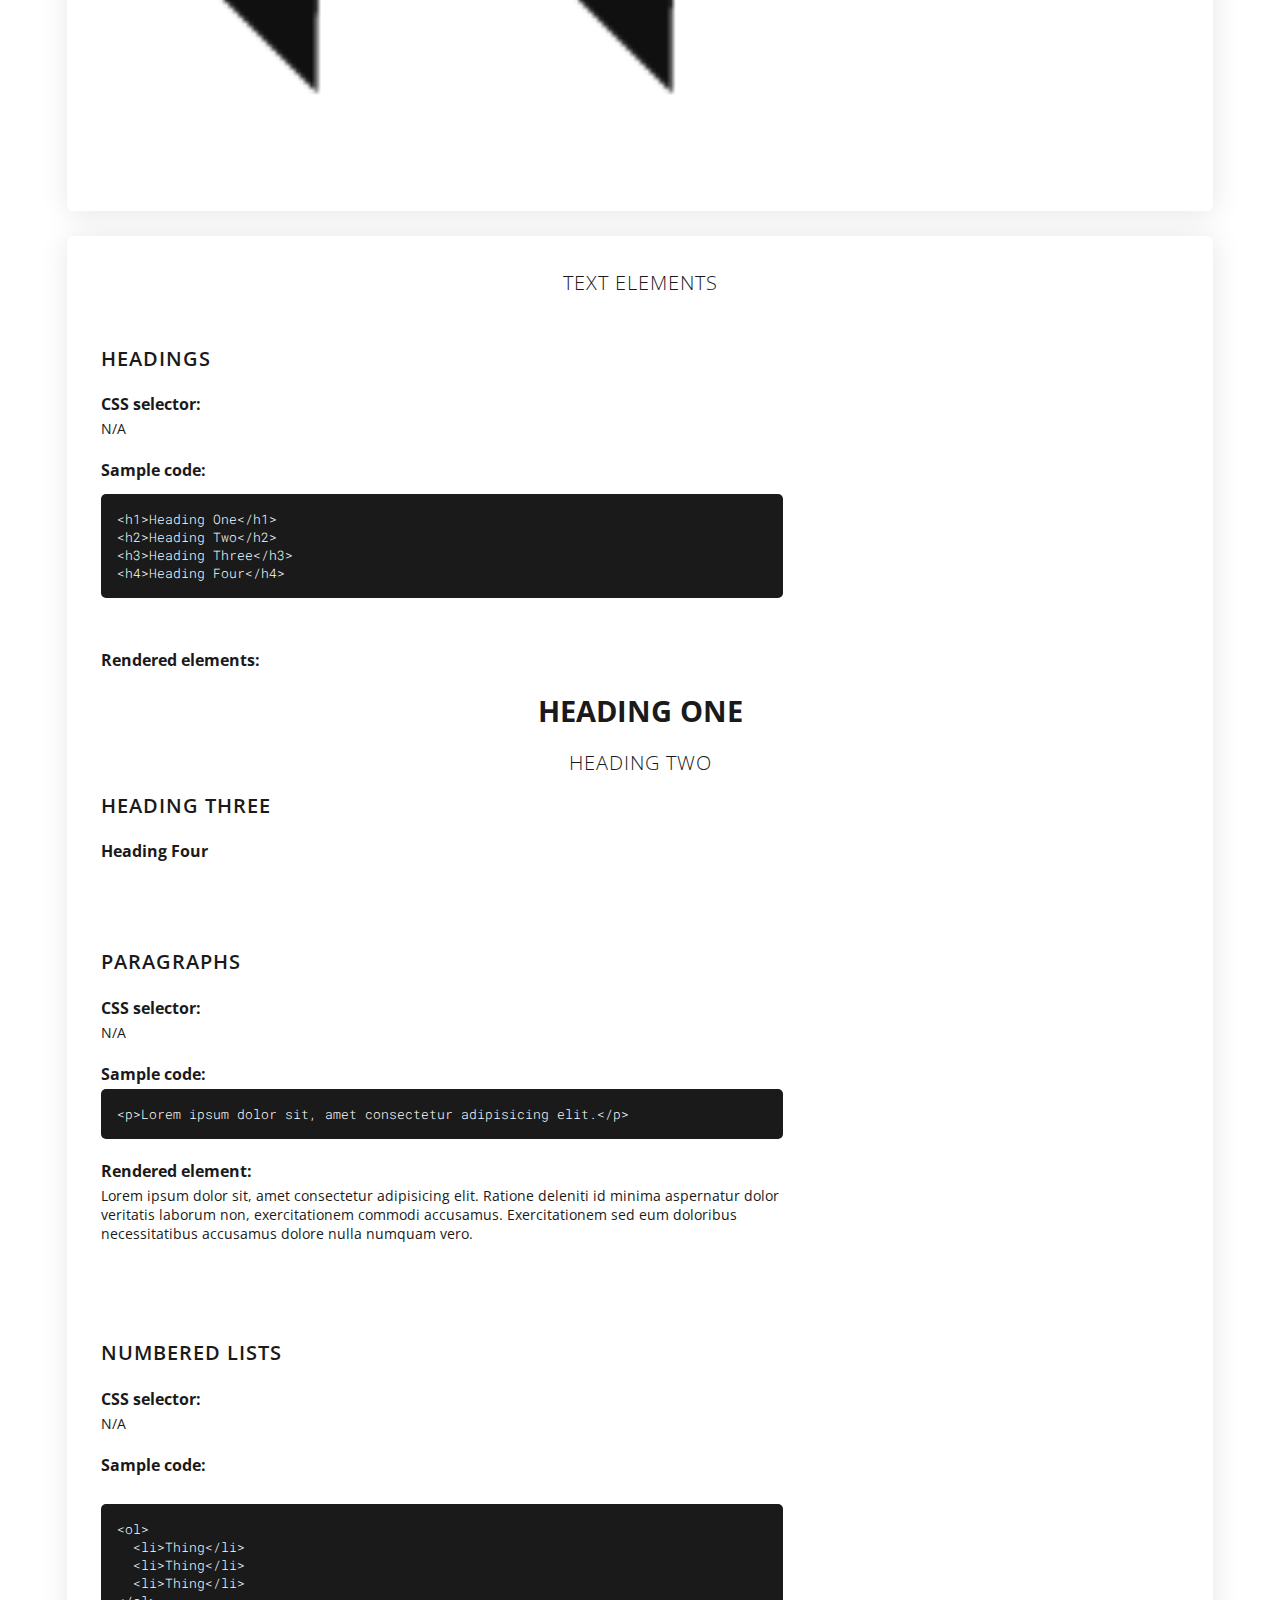
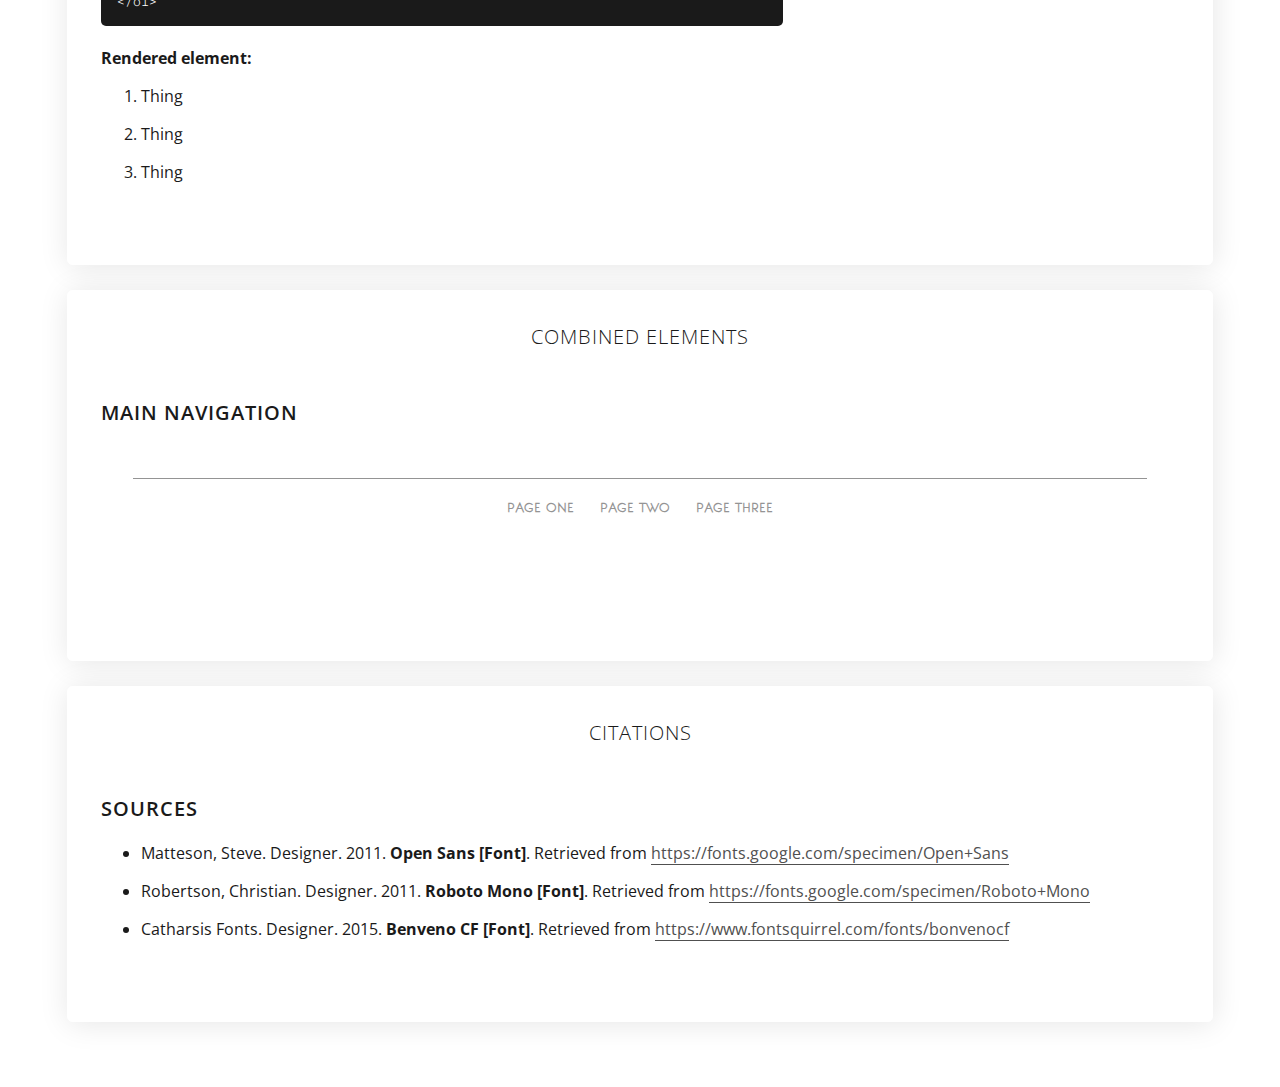
==== commit 6592c1f0: "Updated citations to include new font" ====
--- a/index.html
+++ b/index.html
@@ -22,8 +22,6 @@
       </div>
 
       <h1 class="title">Josh Stuible Style Guide</h1>
-
-      <!--  <p>Style guide for the Moloch Merch Shop</p> -->
 
       <nav>
         <a class="link-item" href="#branding">Branding</a>
@@ -273,10 +271,8 @@
         <li>Matteson, Steve. Designer. 2011. <strong>Open Sans [Font]</strong>. Retrieved from <a class="link" href="https://fonts.google.com/specimen/Open+Sans">https://fonts.google.com/specimen/Open+Sans</a></li>
         <li>Robertson, Christian. Designer. 2011. <strong>Roboto Mono [Font]</strong>. Retrieved from <a class="link"
             href="https://fonts.google.com/specimen/Roboto+Mono">https://fonts.google.com/specimen/Roboto+Mono</a></li>
-        <li>Catharsis Fonts. Designer. 2015. <strong>Cormorant Garamond [Font]</strong>. Retrieved from <a class="link"
-            href="https://fonts.google.com/specimen/Cormorant+Garamond">https://fonts.google.com/specimen/Cormorant+Garamond</a></li>
-        <li>Used as reference: <a class="link" href="https://www.w3schools.com/howto/howto_css_checkout_form.asp">https://www.w3schools.com/howto/howto_css_checkout_form.asp</a></li>
-        <li>Icons used from Font Awesome <a href="https://fontawesome.com/" class="link">https://fontawesome.com/</a></li>
+        <li>Catharsis Fonts. Designer. 2015. <strong>Benveno CF [Font]</strong>. Retrieved from <a class="link"
+            href="https://www.fontsquirrel.com/fonts/bonvenocf">https://www.fontsquirrel.com/fonts/bonvenocf</a></li>
       </ul>
     </section>
 
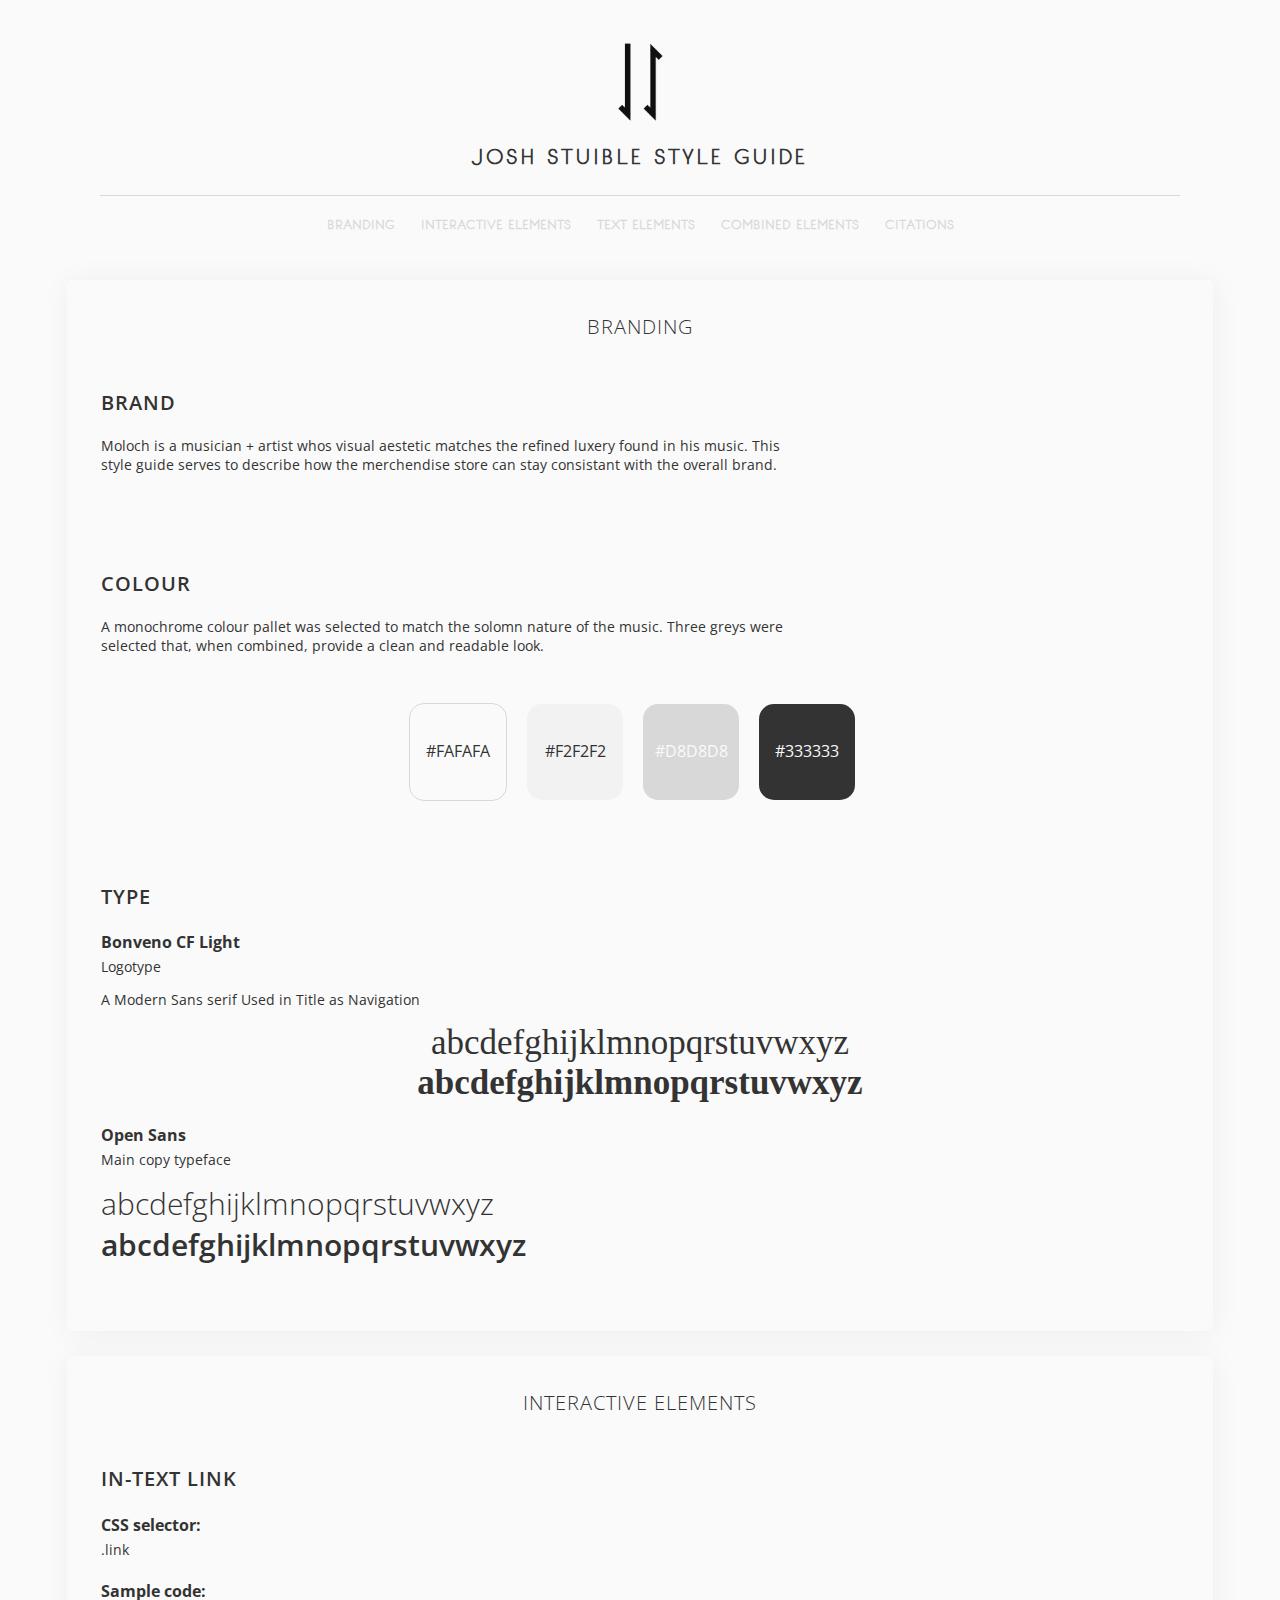
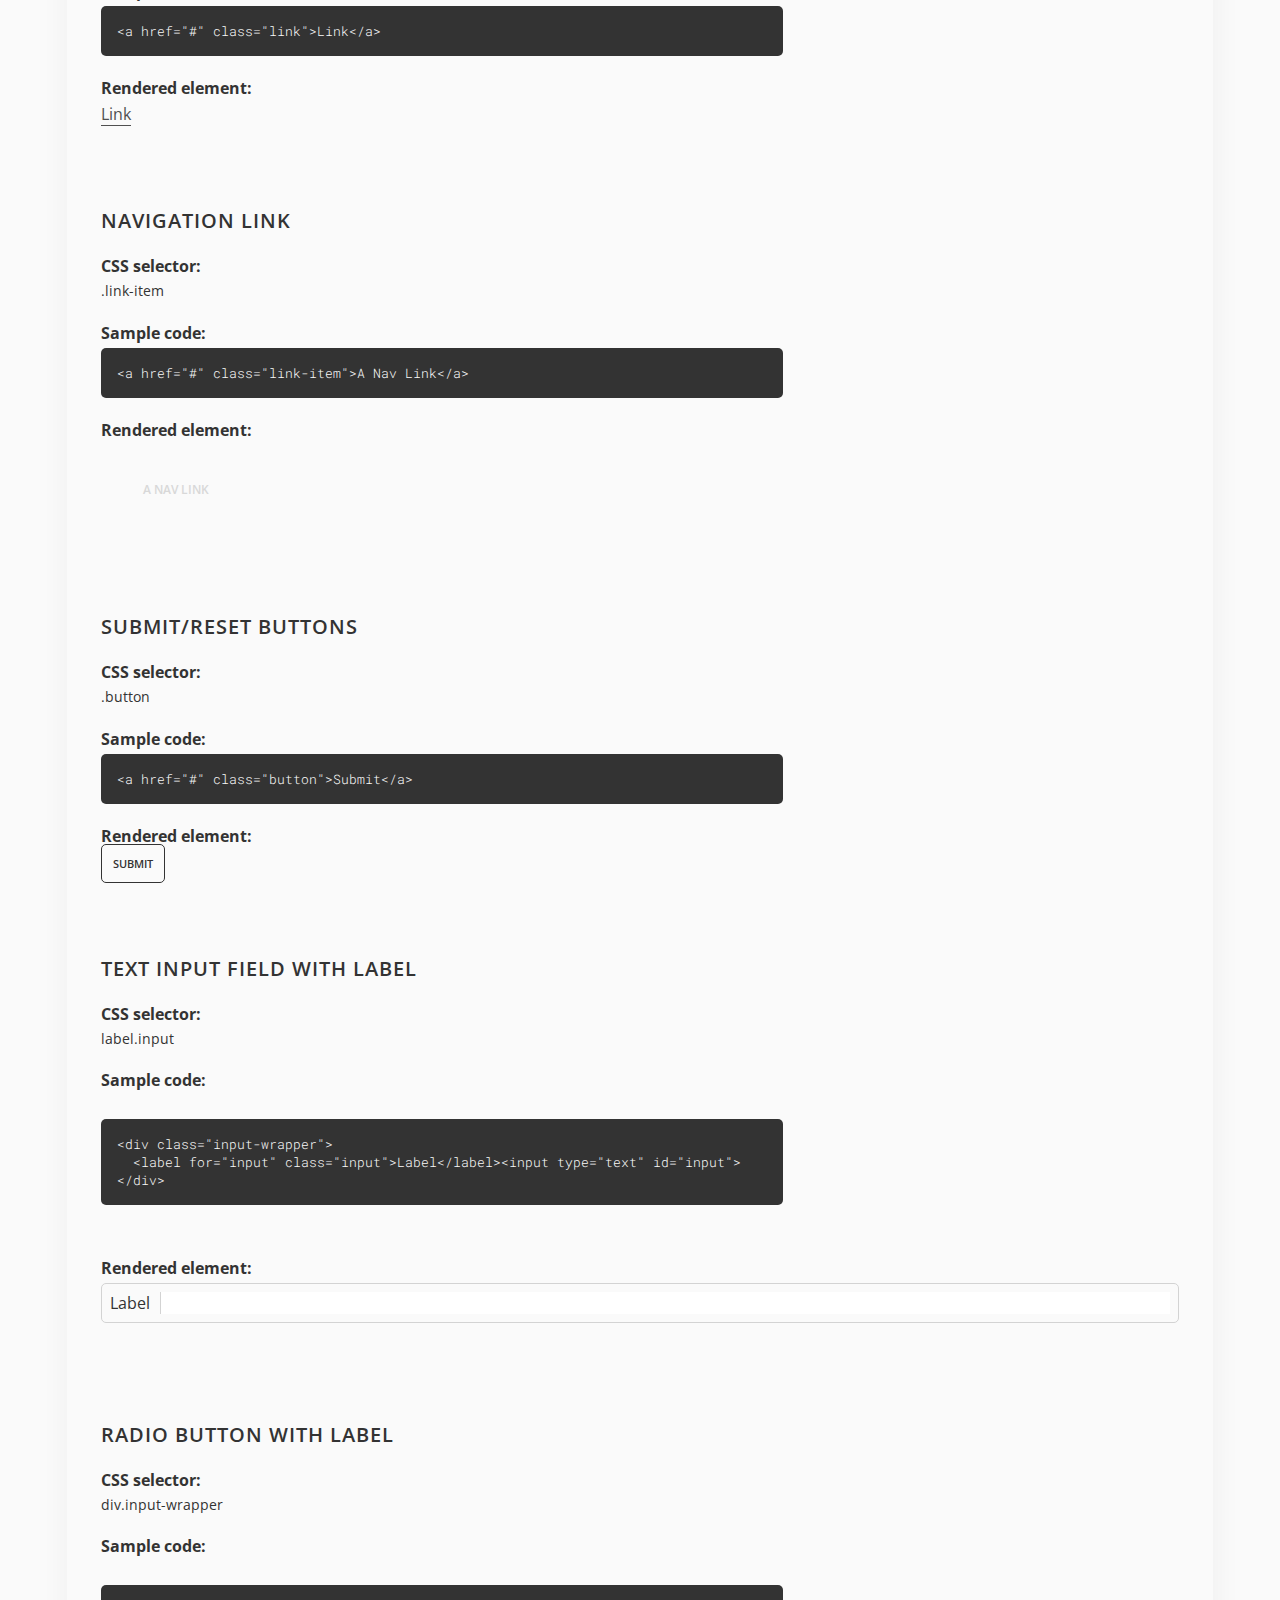
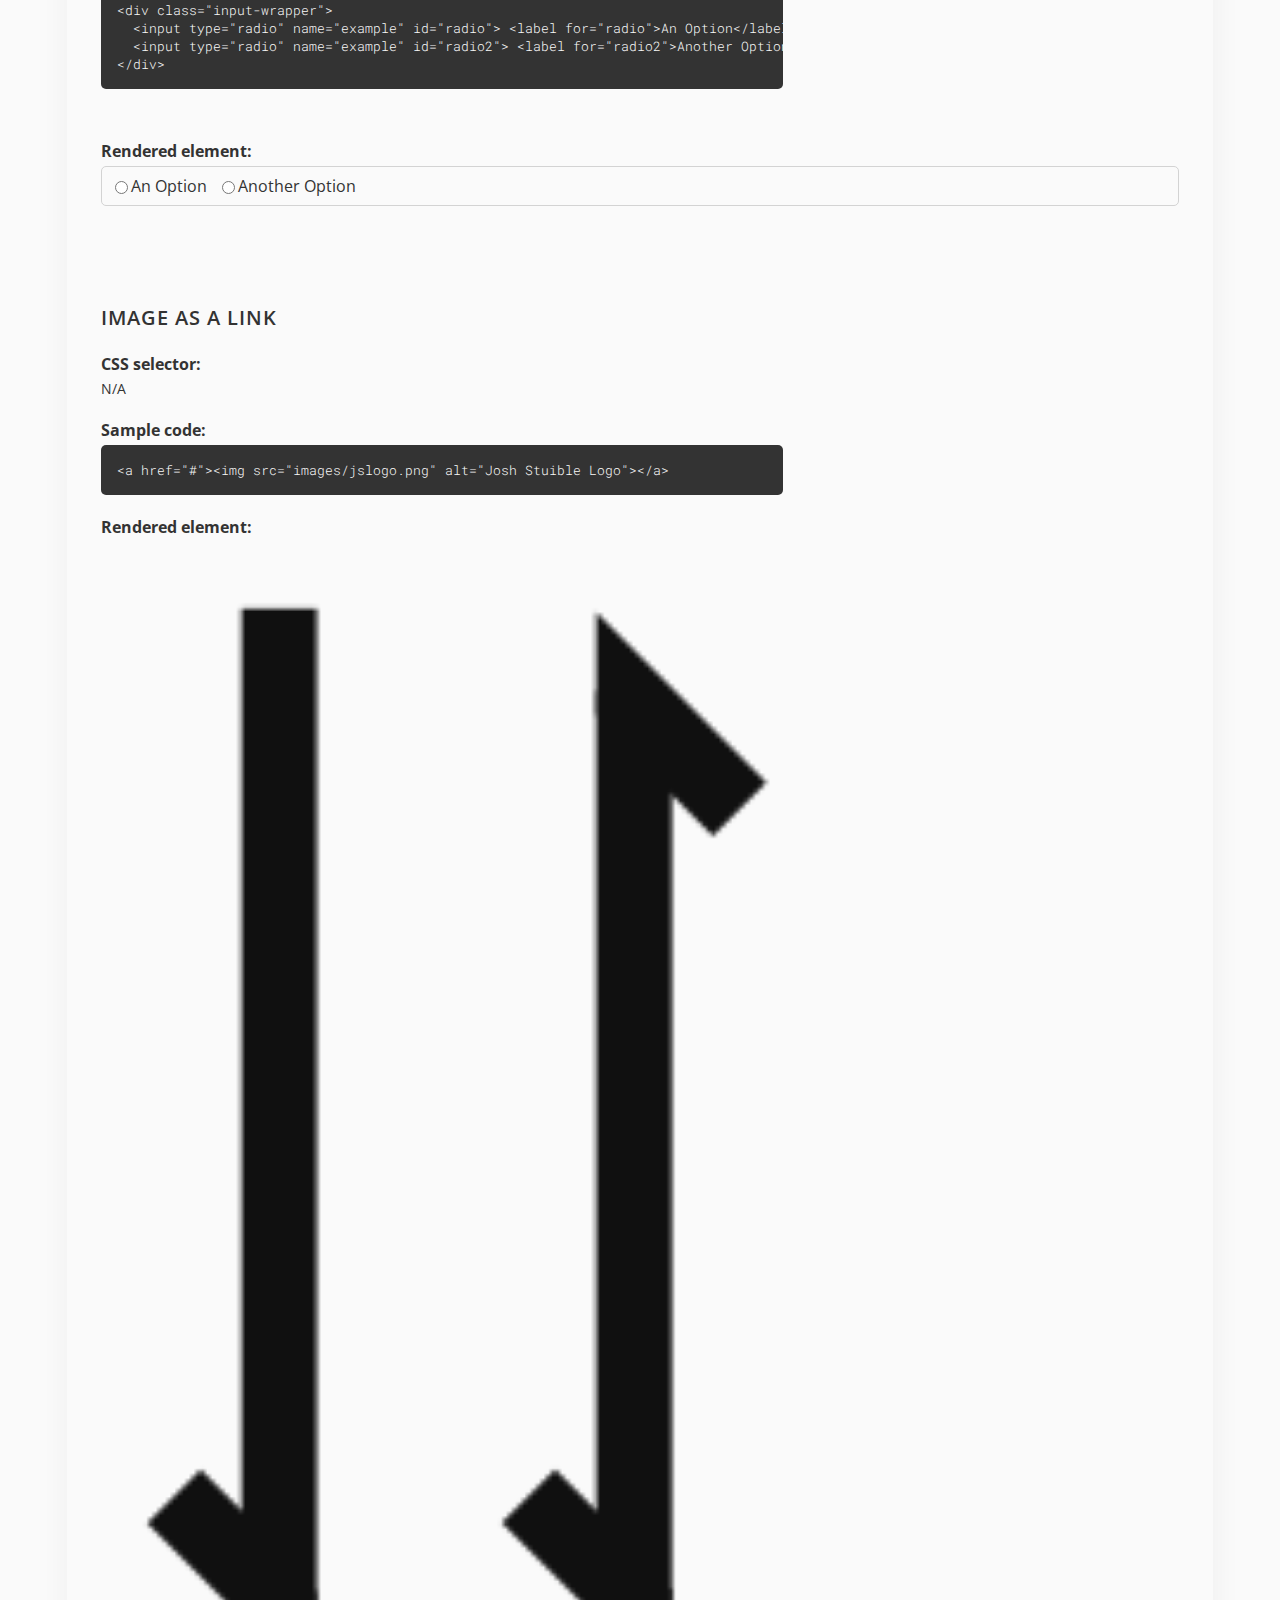
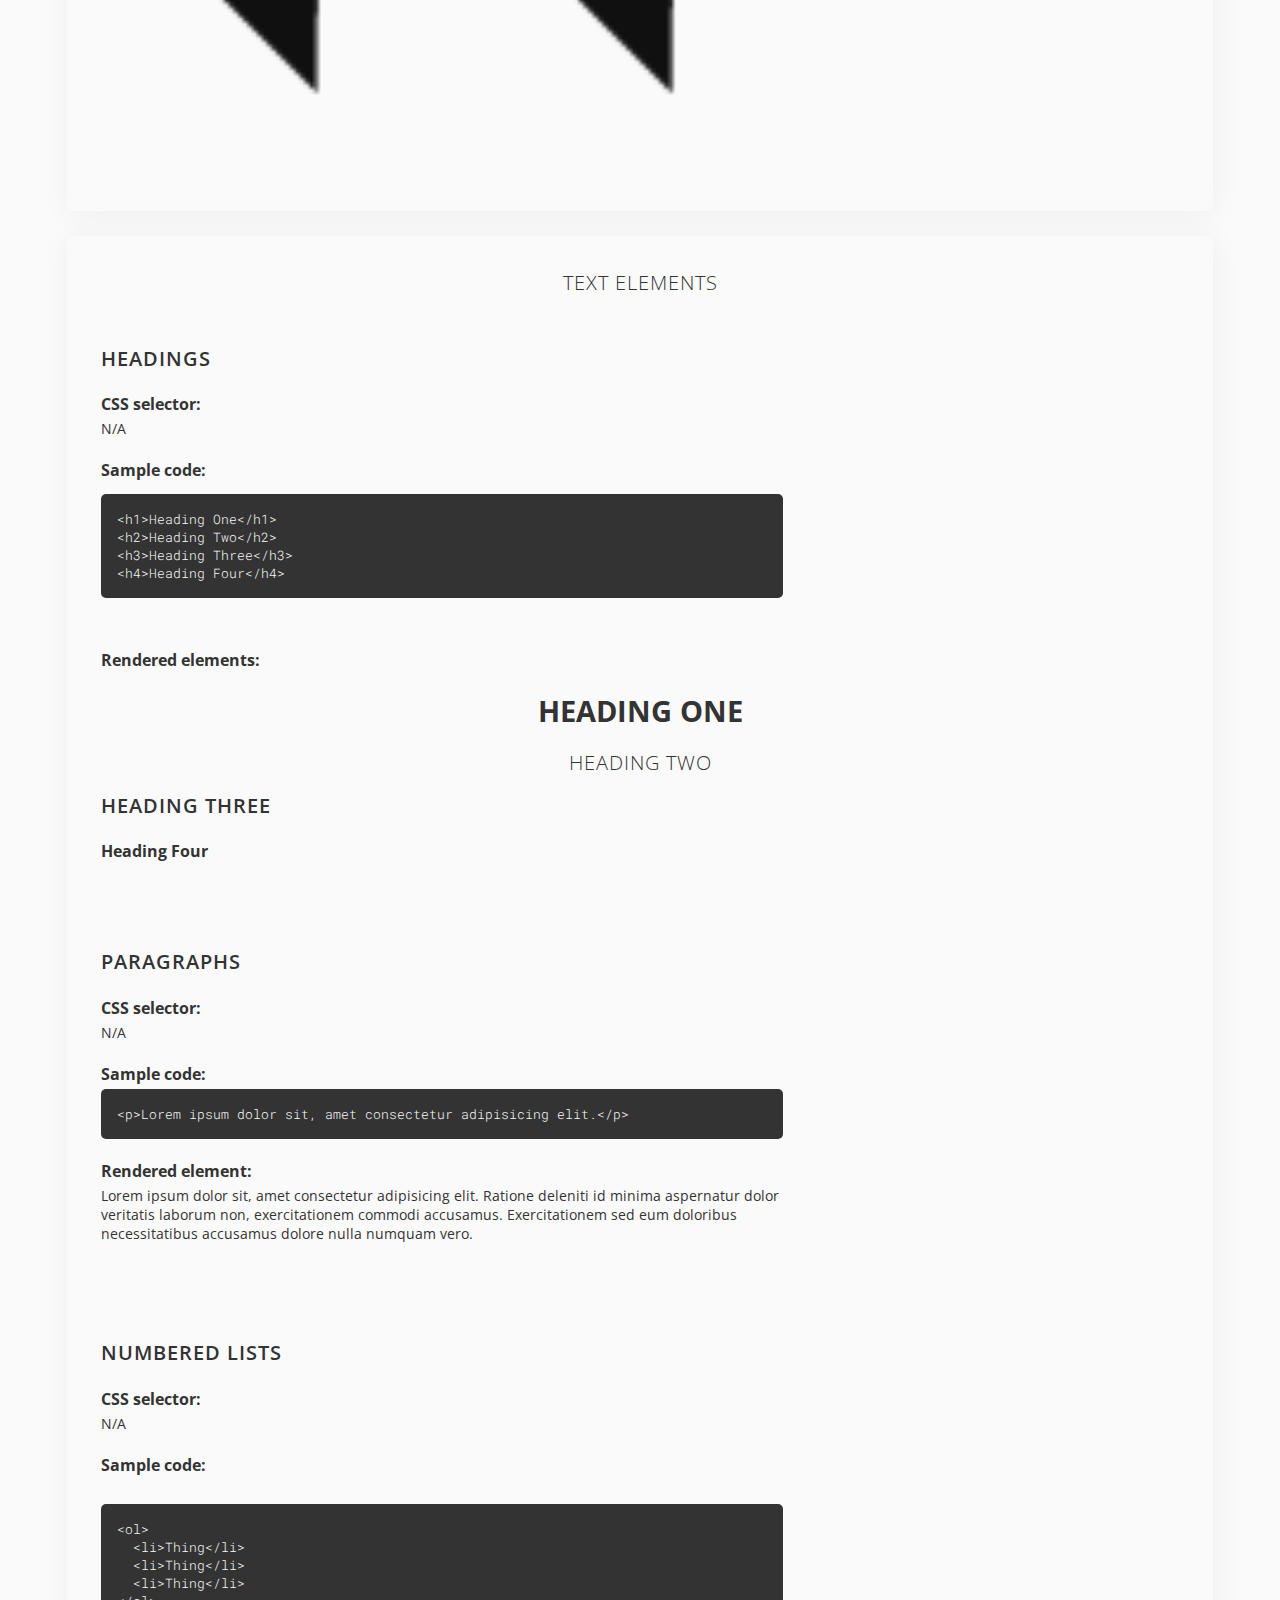
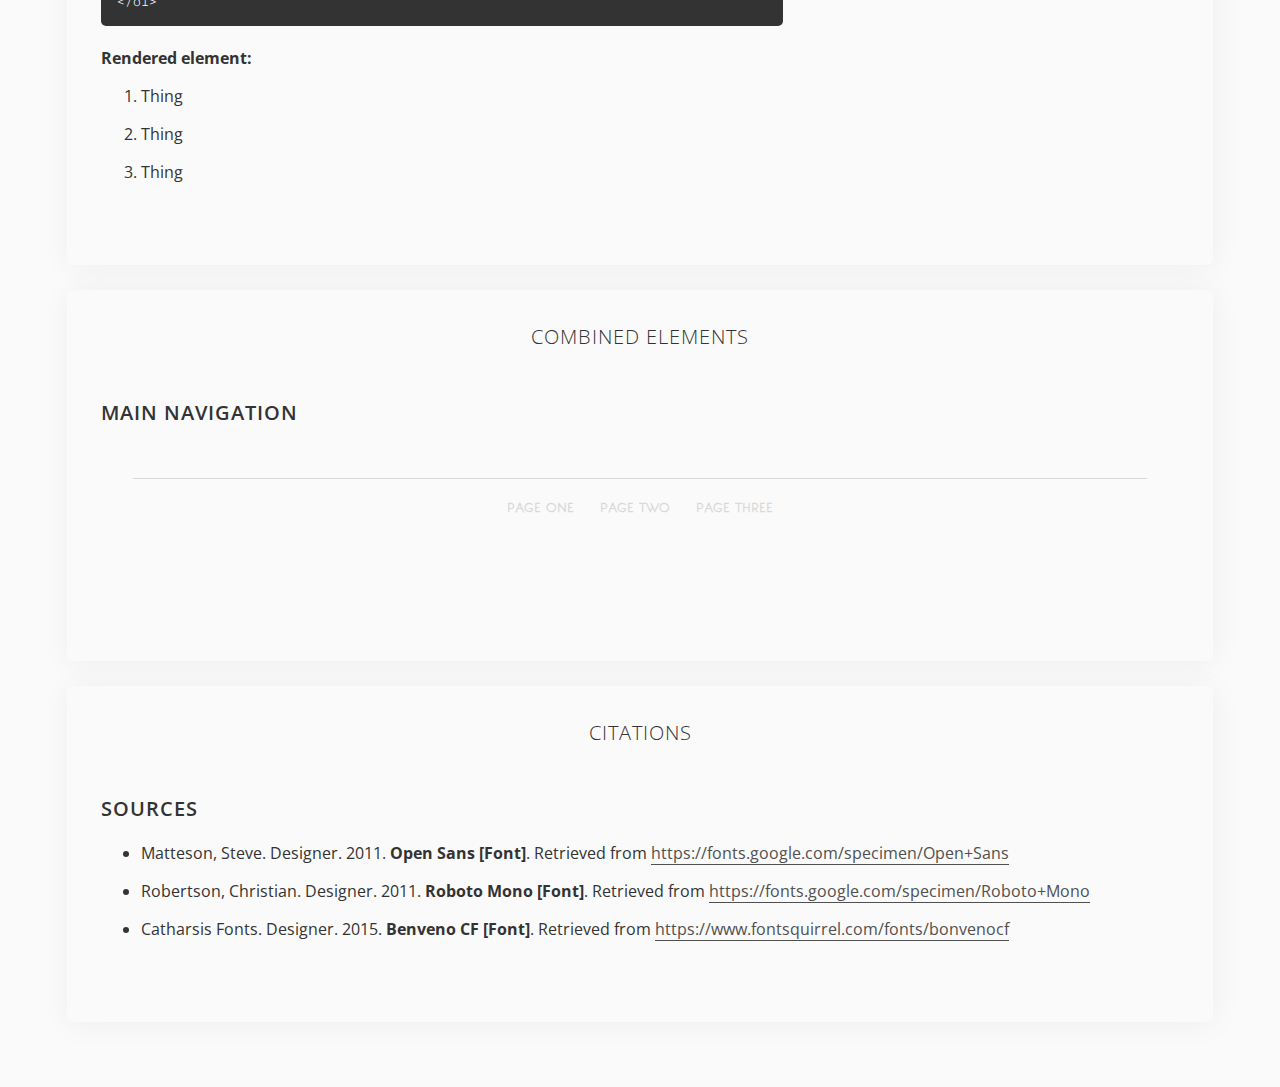
==== commit 35a593ec: "Updated colours to Portolfio Pallet" ====
--- a/index.html
+++ b/index.html
@@ -46,10 +46,10 @@
       <p>A monochrome colour pallet was selected to match the solomn nature of the music. Three greys were selected
         that, when combined, provide a clean and readable look.</p>
       <div class="colour-wrapper">
-        <div class="colour light">#FFFFFF</div>
-        <div class="colour medium">#949494</div>
-        <div class="colour dark">#E4E4E4</div>
-        <div class="colour darker">#292929</div>
+        <div class="colour light">#FAFAFA</div>
+        <div class="colour medium">#F2F2F2</div>
+        <div class="colour dark">#D8D8D8</div>
+        <div class="colour darker">#333333</div>
       </div>
     </section>
     <section>
--- a/css/main.css
+++ b/css/main.css
@@ -5,10 +5,10 @@
 
 /* CSS Variables */
 :root {
-    --colour-light: #ffffff;
-    --colour-medium: #949494;
-    --colour-dark: #292929;
-    --colour-darker: #1a1a1a;
+    --colour-light: #FAFAFA;
+    --colour-medium: #F2F2F2;
+    --colour-dark: #D8D8D8;
+    --colour-darker: #333333;
 }
 
 /* Base Styles */
@@ -34,7 +34,7 @@
 }
 
 body > section {
-    box-shadow: 1px 2px 30px 0px rgba(0, 0, 0, 0.1);
+    box-shadow: 1px 2px 30px 0px rgba(0, 0, 0, 0.05);
 }
 
 section section {
@@ -129,14 +129,14 @@
 nav {
     padding: 1em 0;
     text-align: center;
-    border-top: 1px solid var(--colour-medium);
+    border-top: 1px solid var(--colour-dark);
     font-family: 'bonvenocflight';
     margin-bottom: 30px;
 }
 
 a.link-item {
     margin: 0 10px 0px 10px;
-    color: var(--colour-medium);
+    color: var(--colour-dark);
     padding: 1em 0;
     font-size: 12px;
     font-weight: 600;
@@ -251,7 +251,7 @@
     display: inline-block;
     height: 3.75em;
     width: 6em;
-    border-radius: 50%;
+    border-radius: 15px;
     margin-right: 1em;
     text-align: center;
     padding-top: 2.25em;
@@ -264,7 +264,7 @@
 
 .colour.medium {
   background-color: var(--colour-medium);
-  color: var(--colour-light);
+  color: var(--colour-darker);
 }
 
 .colour.dark {
@@ -299,7 +299,7 @@
 
 
 .title {
-    color: var(--colour-medium);
+    color: var(--colour-darker);
     text-transform: uppercase;
     font-weight: 600;
     font-size: 15px;
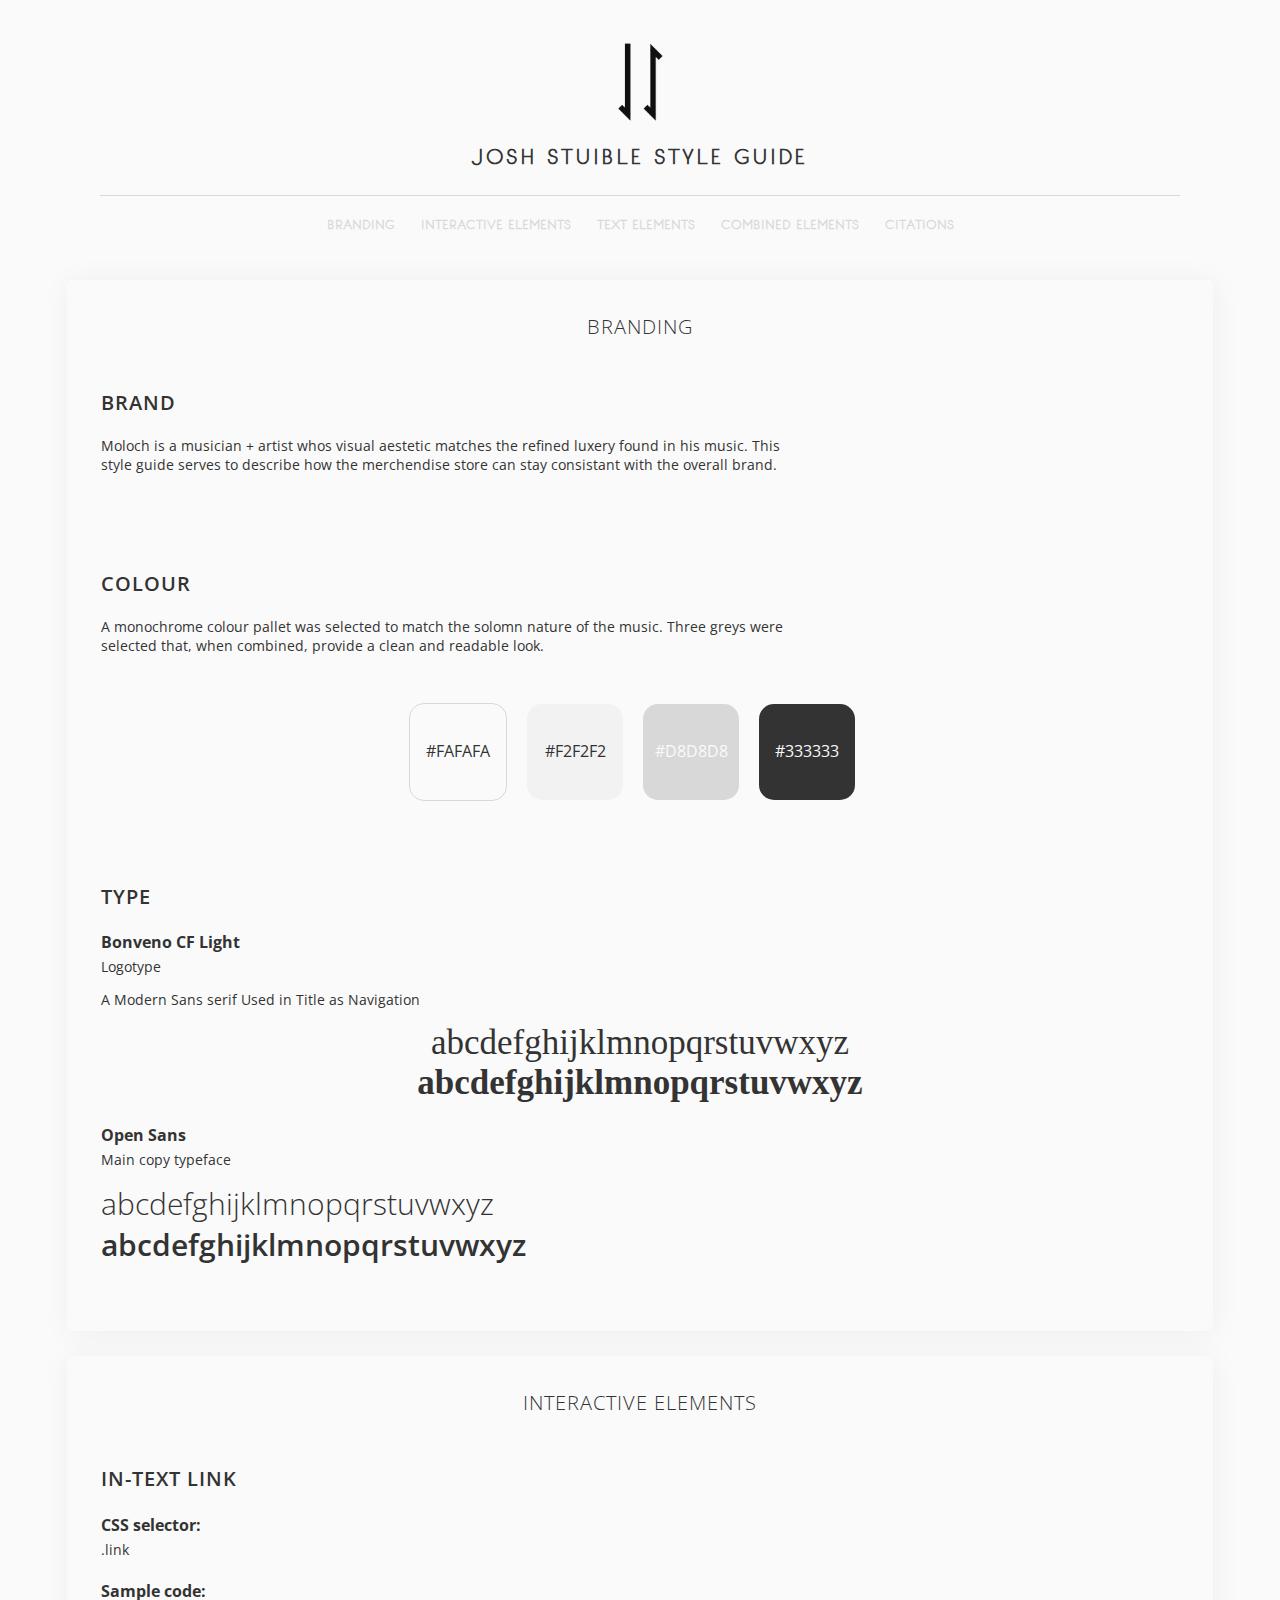
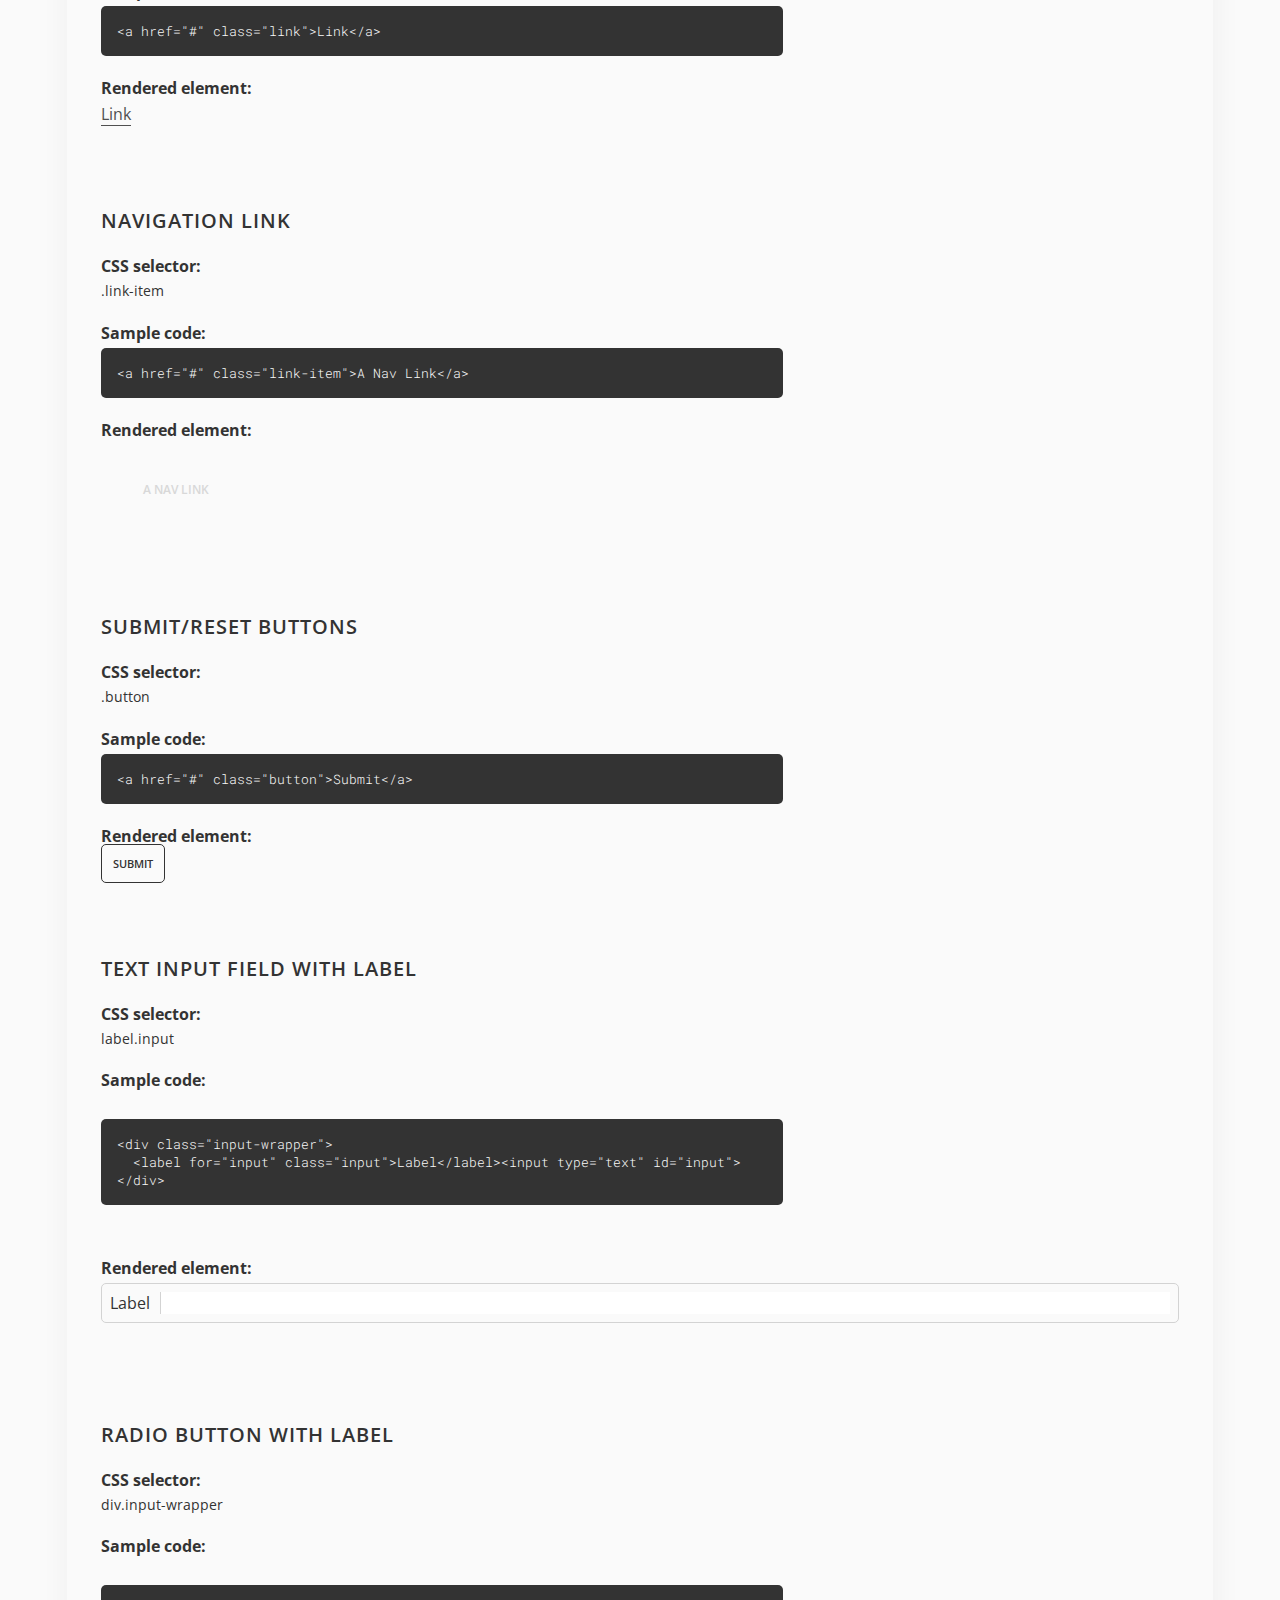
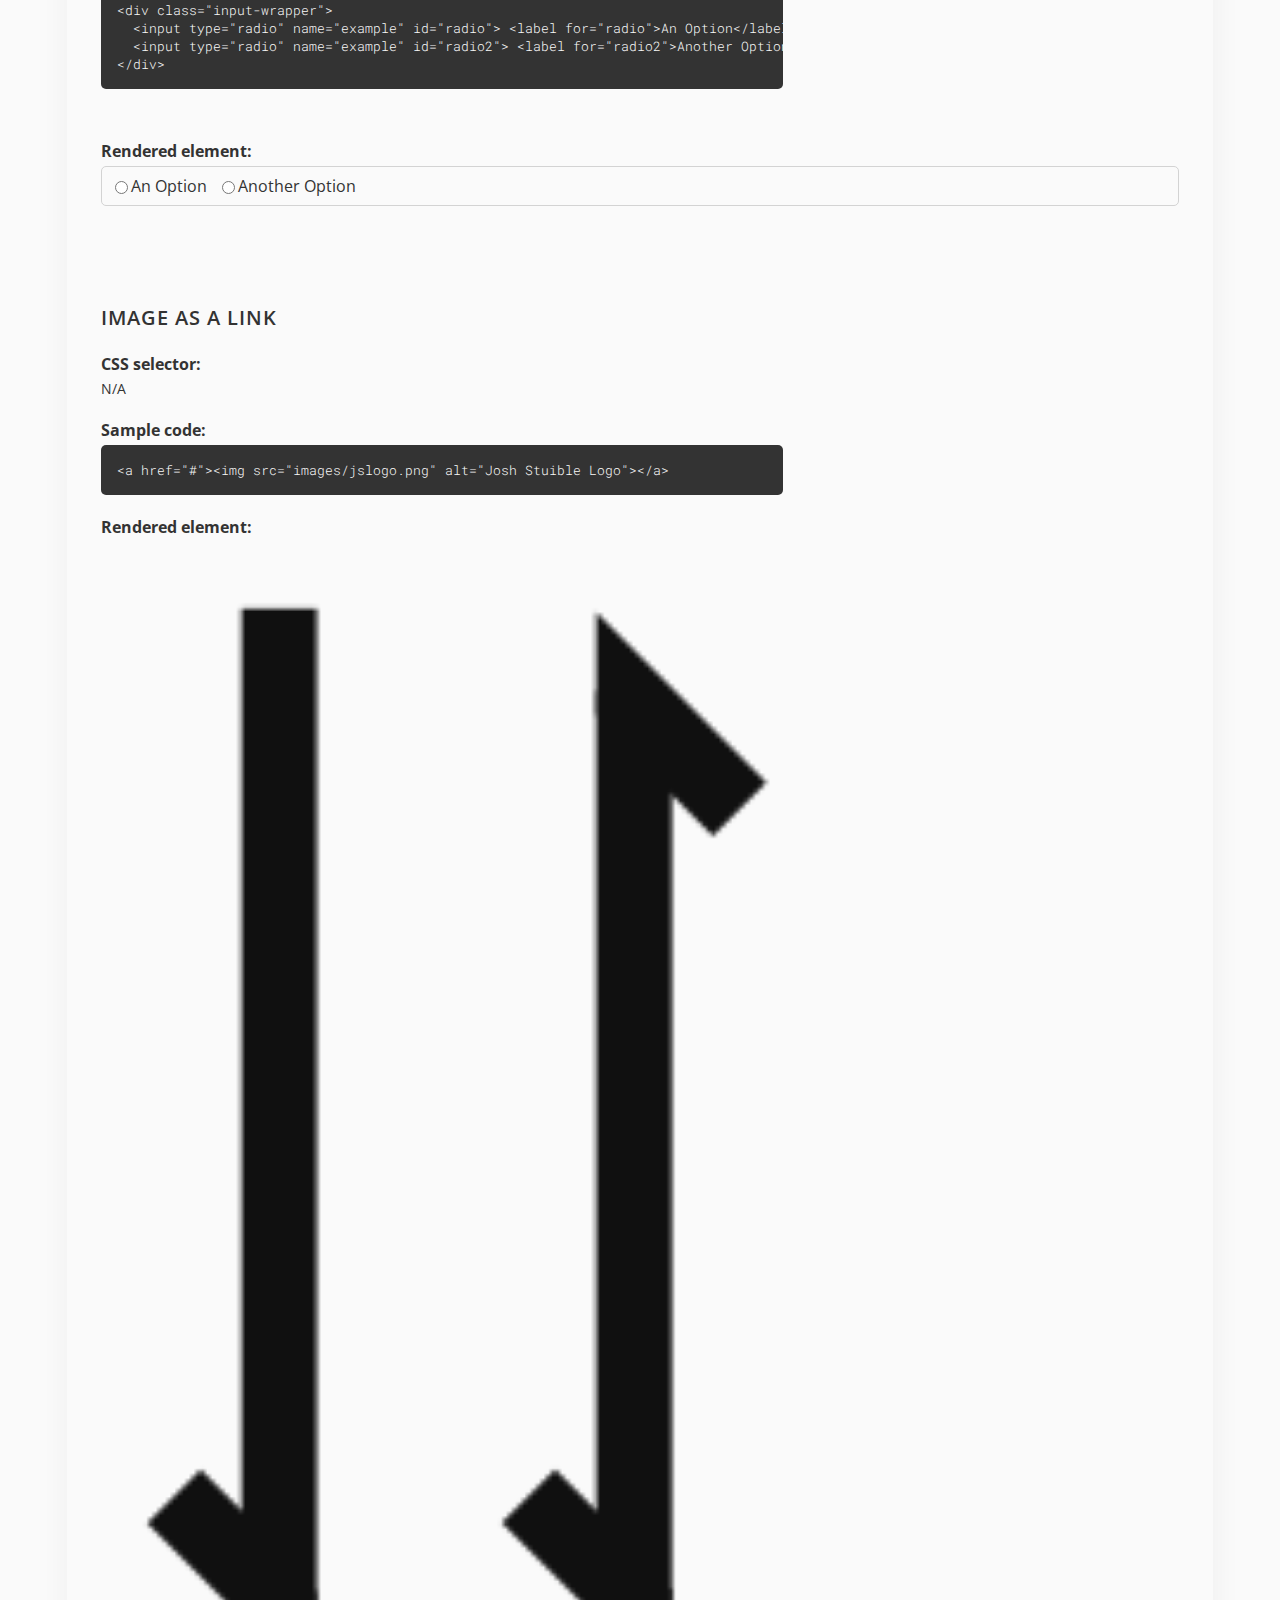
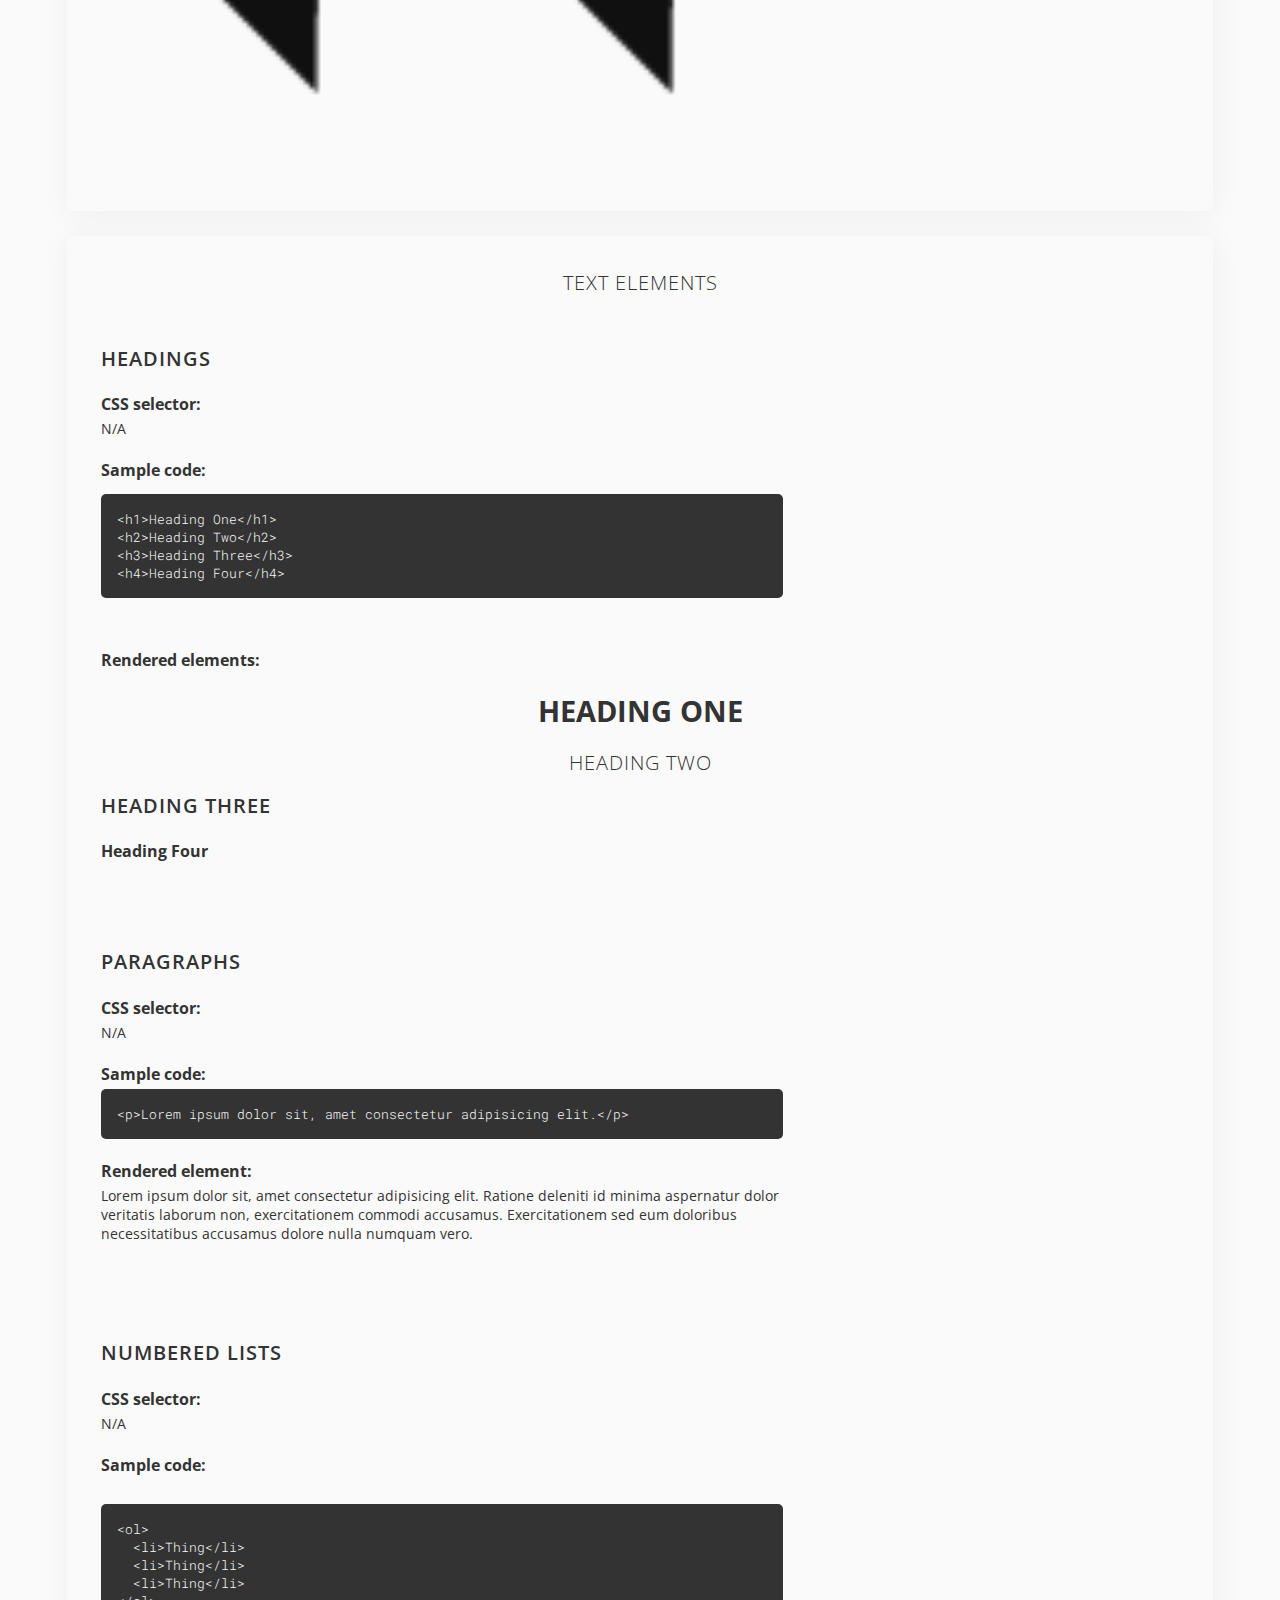
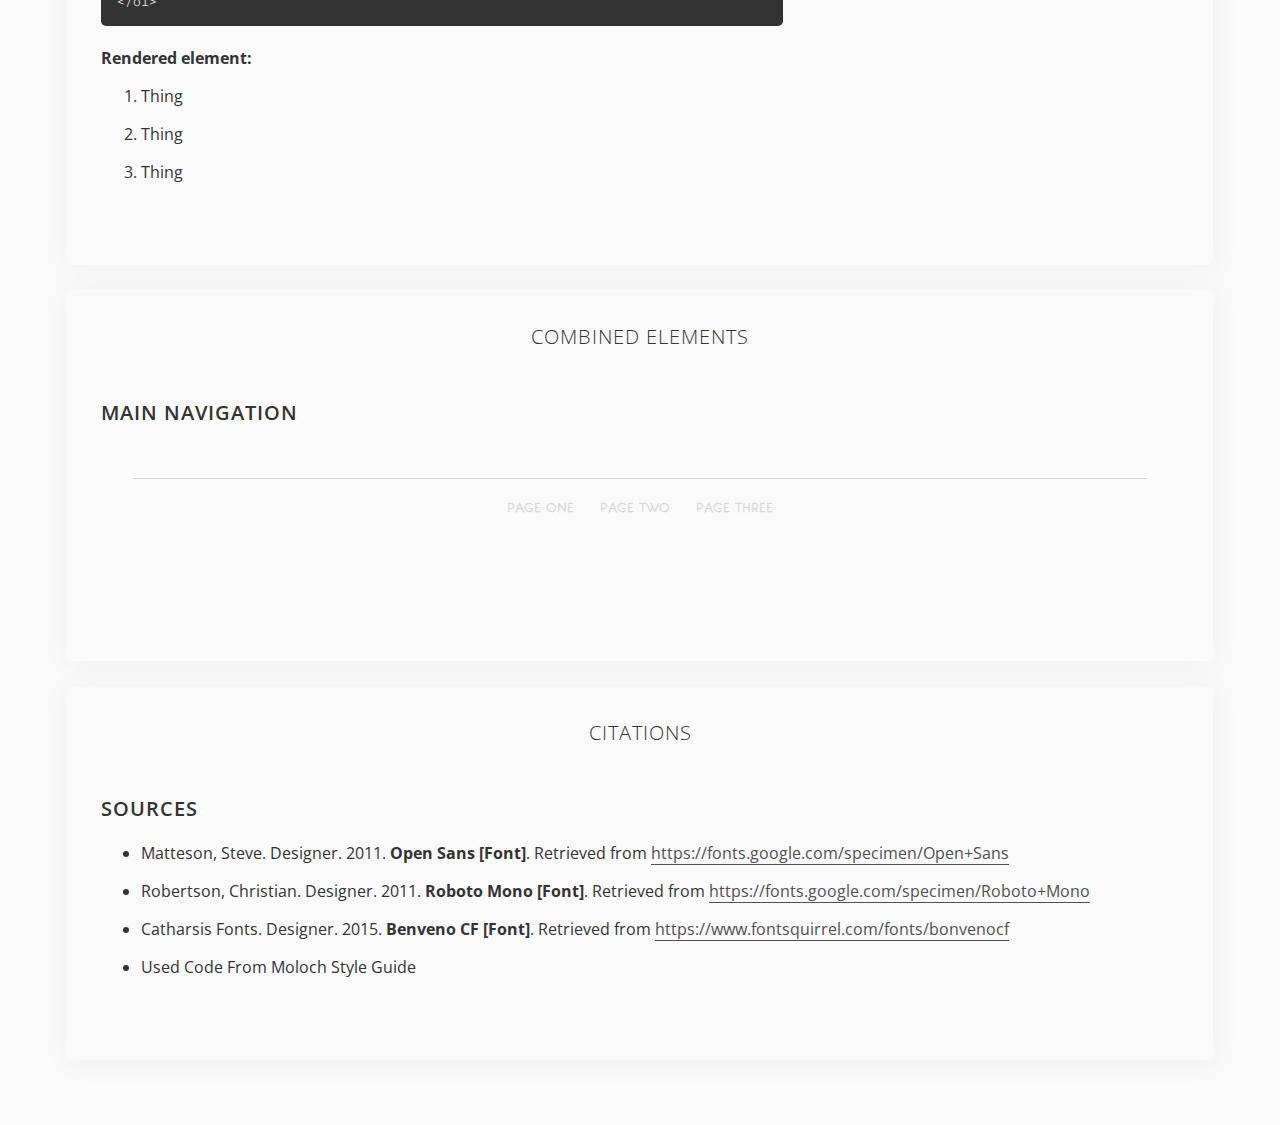
==== commit fc53dce1: "Added self citation for moloch style guide" ====
--- a/index.html
+++ b/index.html
@@ -273,6 +273,7 @@
             href="https://fonts.google.com/specimen/Roboto+Mono">https://fonts.google.com/specimen/Roboto+Mono</a></li>
         <li>Catharsis Fonts. Designer. 2015. <strong>Benveno CF [Font]</strong>. Retrieved from <a class="link"
             href="https://www.fontsquirrel.com/fonts/bonvenocf">https://www.fontsquirrel.com/fonts/bonvenocf</a></li>
+        <li>Used Code From Moloch Style Guide</li>
       </ul>
     </section>
 
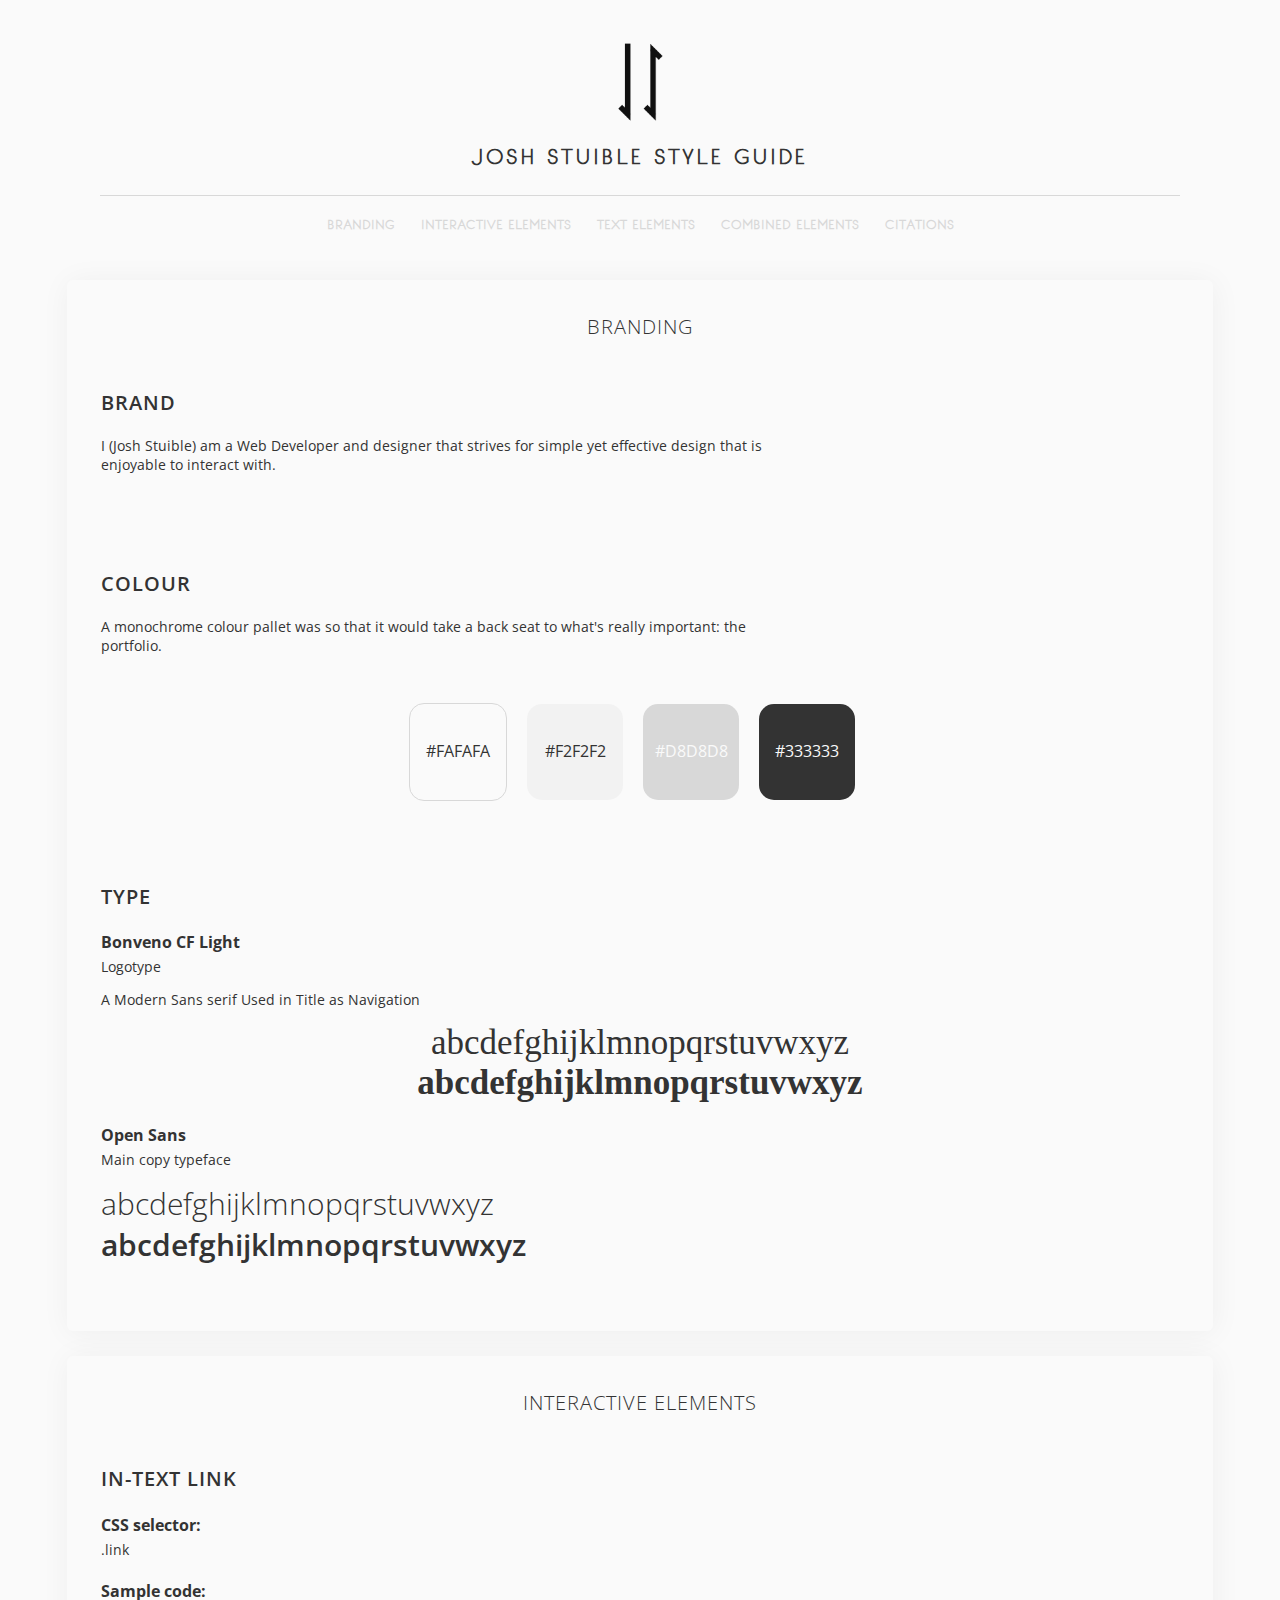
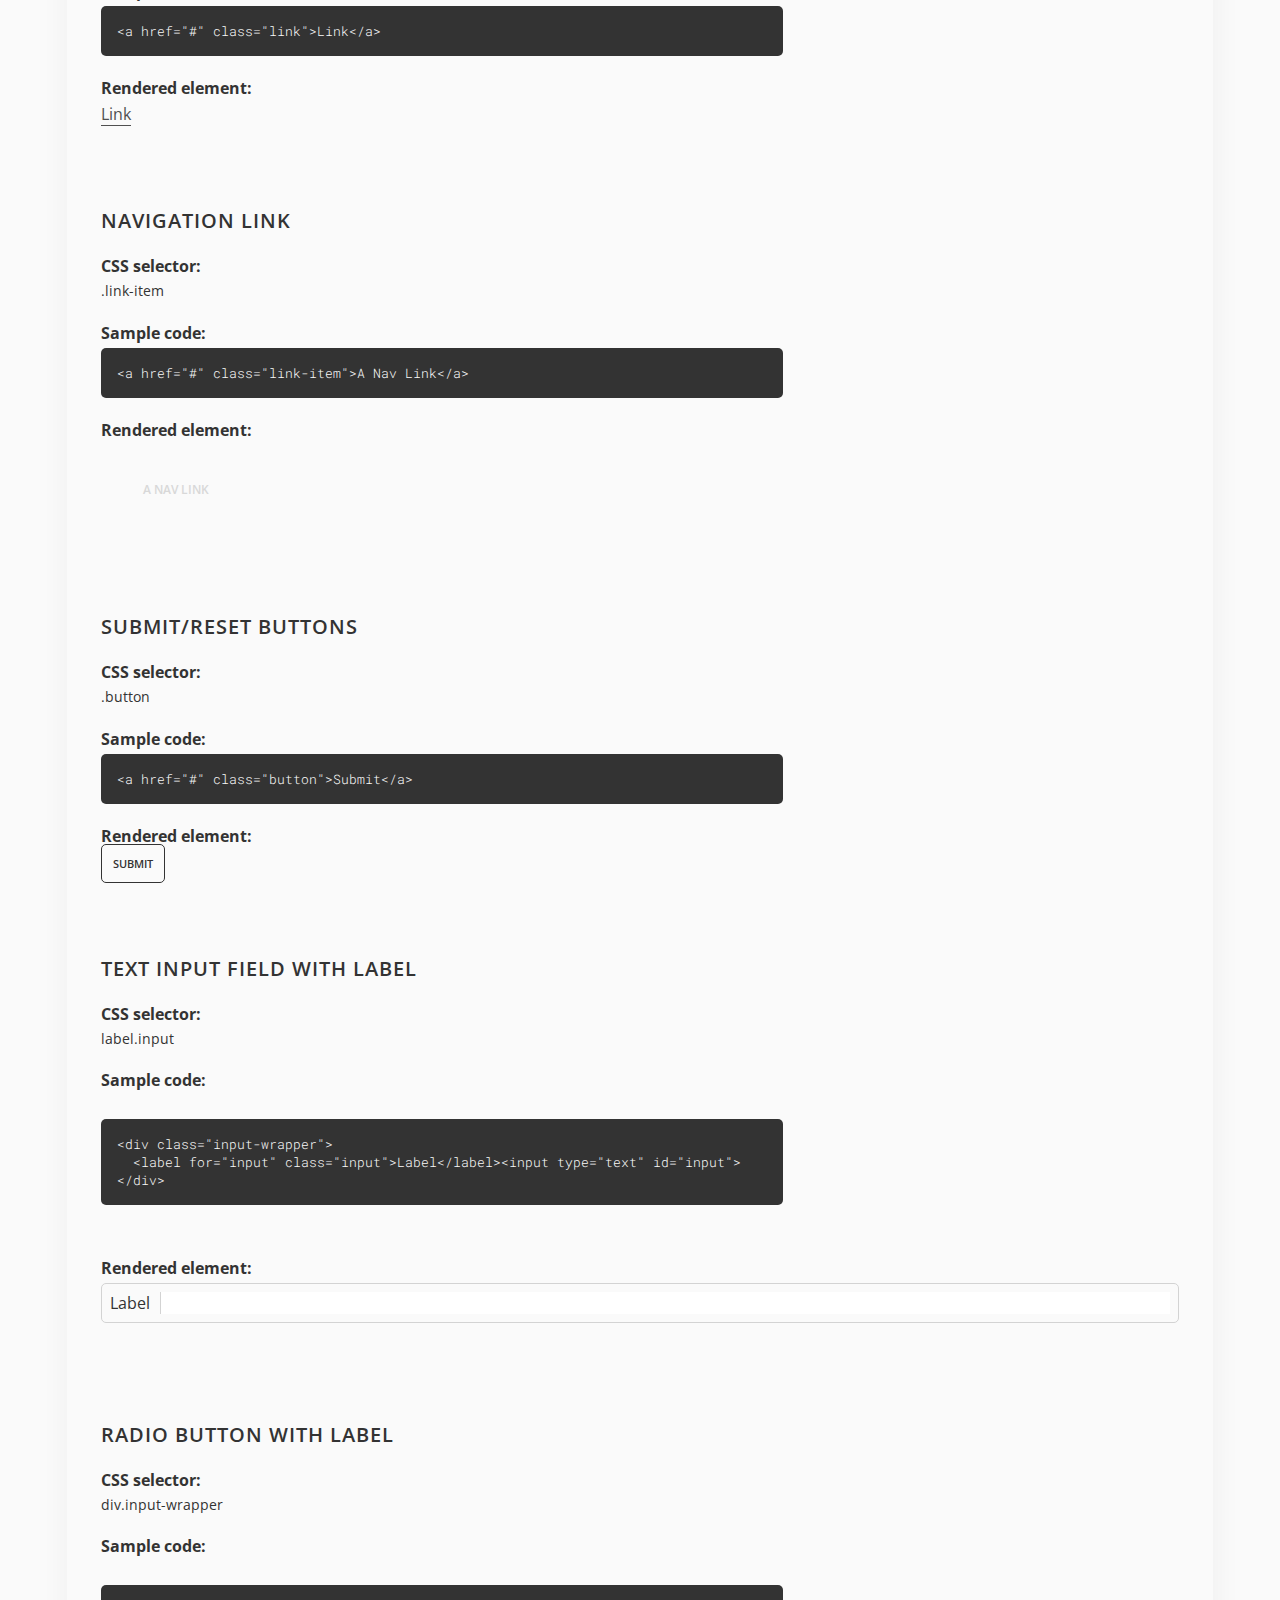
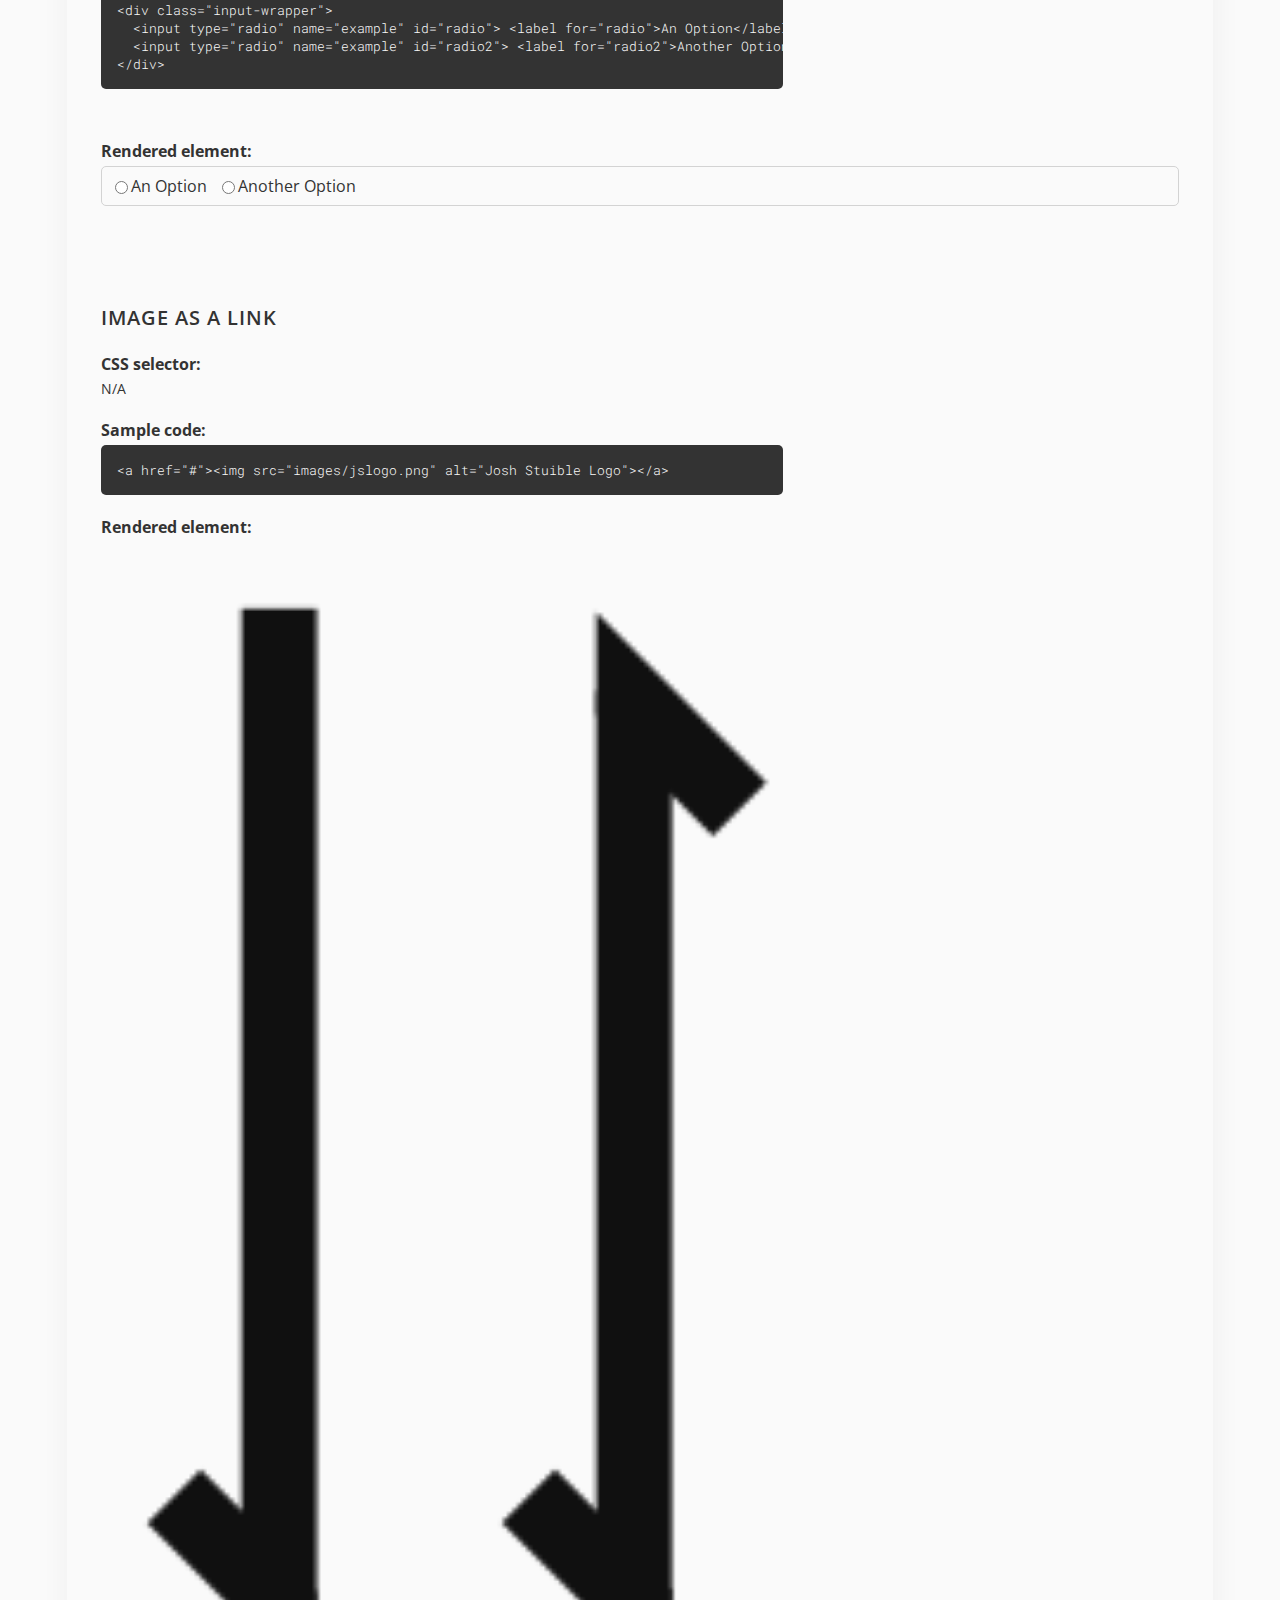
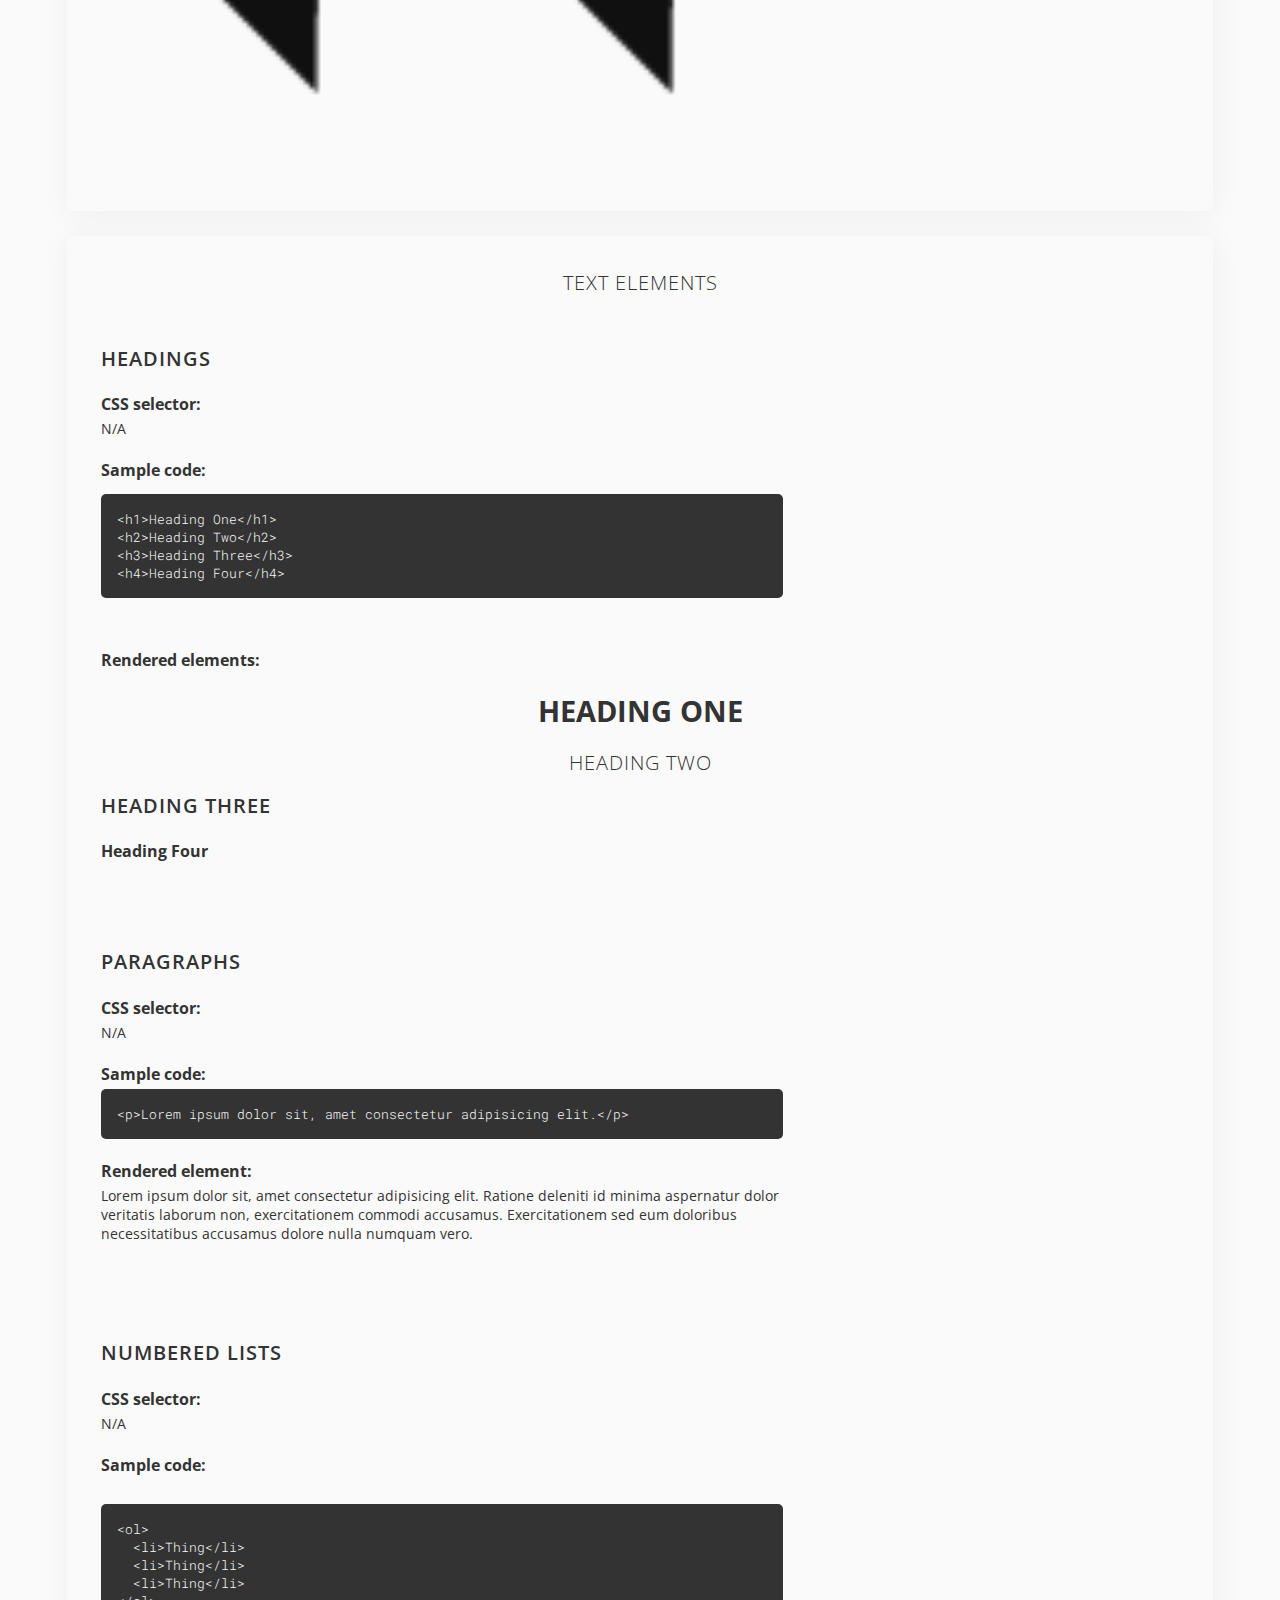
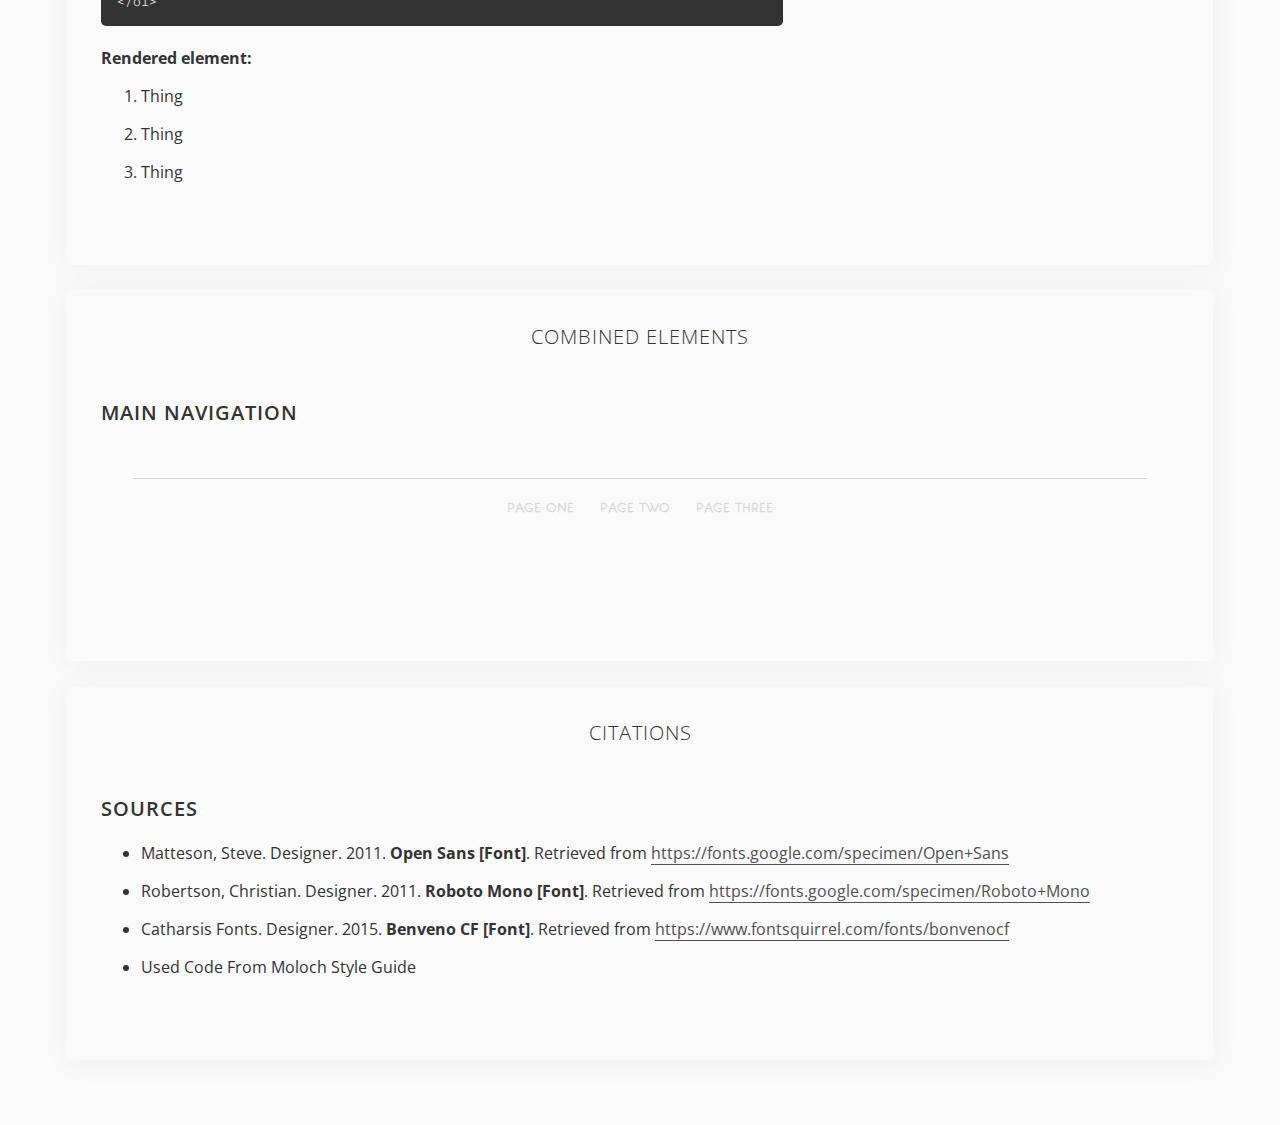
==== commit a5cf8b6b: "Updated brand explaination" ====
--- a/index.html
+++ b/index.html
@@ -37,14 +37,12 @@
     <h2>Branding</h2>
     <section>
       <h3>Brand</h3>
-      <p>Moloch is a musician + artist whos visual aestetic matches the refined luxery found in his music. This style
-        guide serves to describe how the merchendise store can stay consistant with the overall brand.
+      <p>I (Josh Stuible) am a Web Developer and designer that strives for simple yet effective design that is enjoyable to interact with.
       </p>
     </section>
     <section>
       <h3>Colour</h3>
-      <p>A monochrome colour pallet was selected to match the solomn nature of the music. Three greys were selected
-        that, when combined, provide a clean and readable look.</p>
+      <p>A monochrome colour pallet was so that it would take a back seat to what's really important: the portfolio.</p>
       <div class="colour-wrapper">
         <div class="colour light">#FAFAFA</div>
         <div class="colour medium">#F2F2F2</div>
